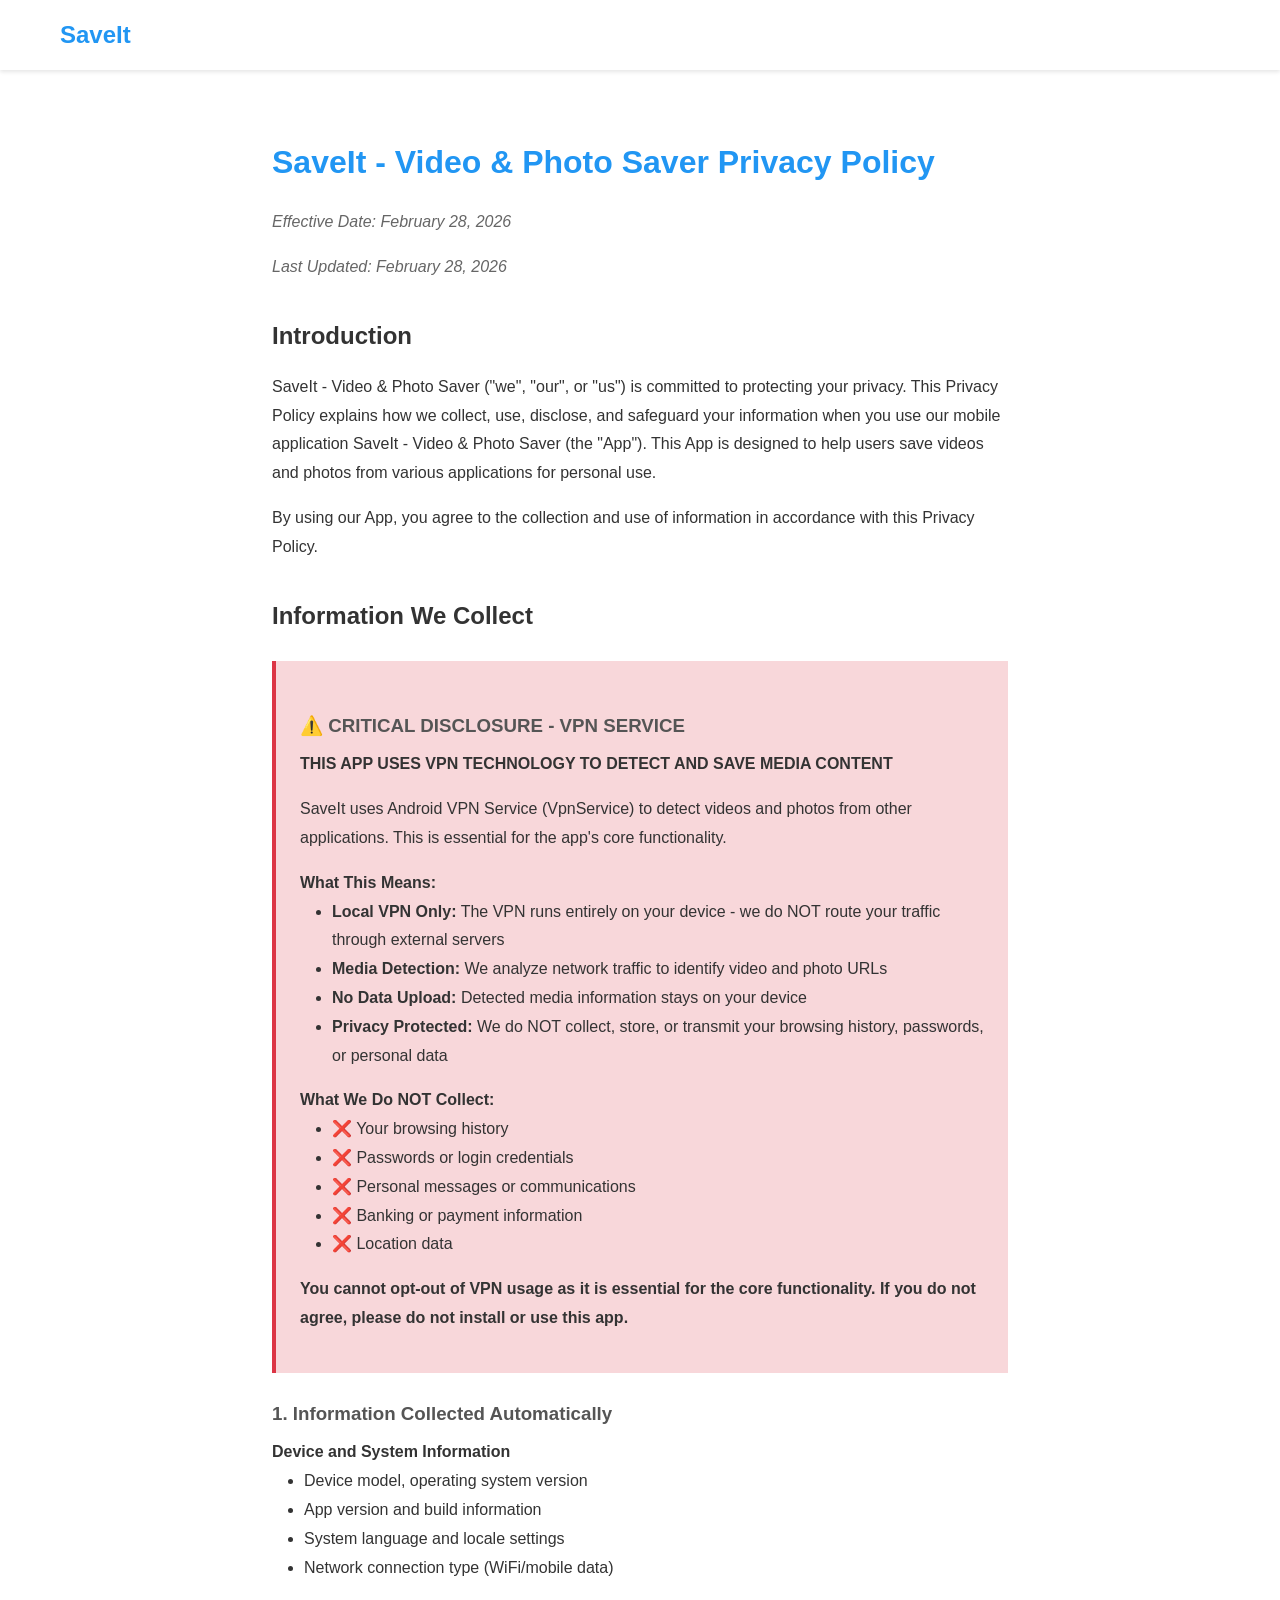
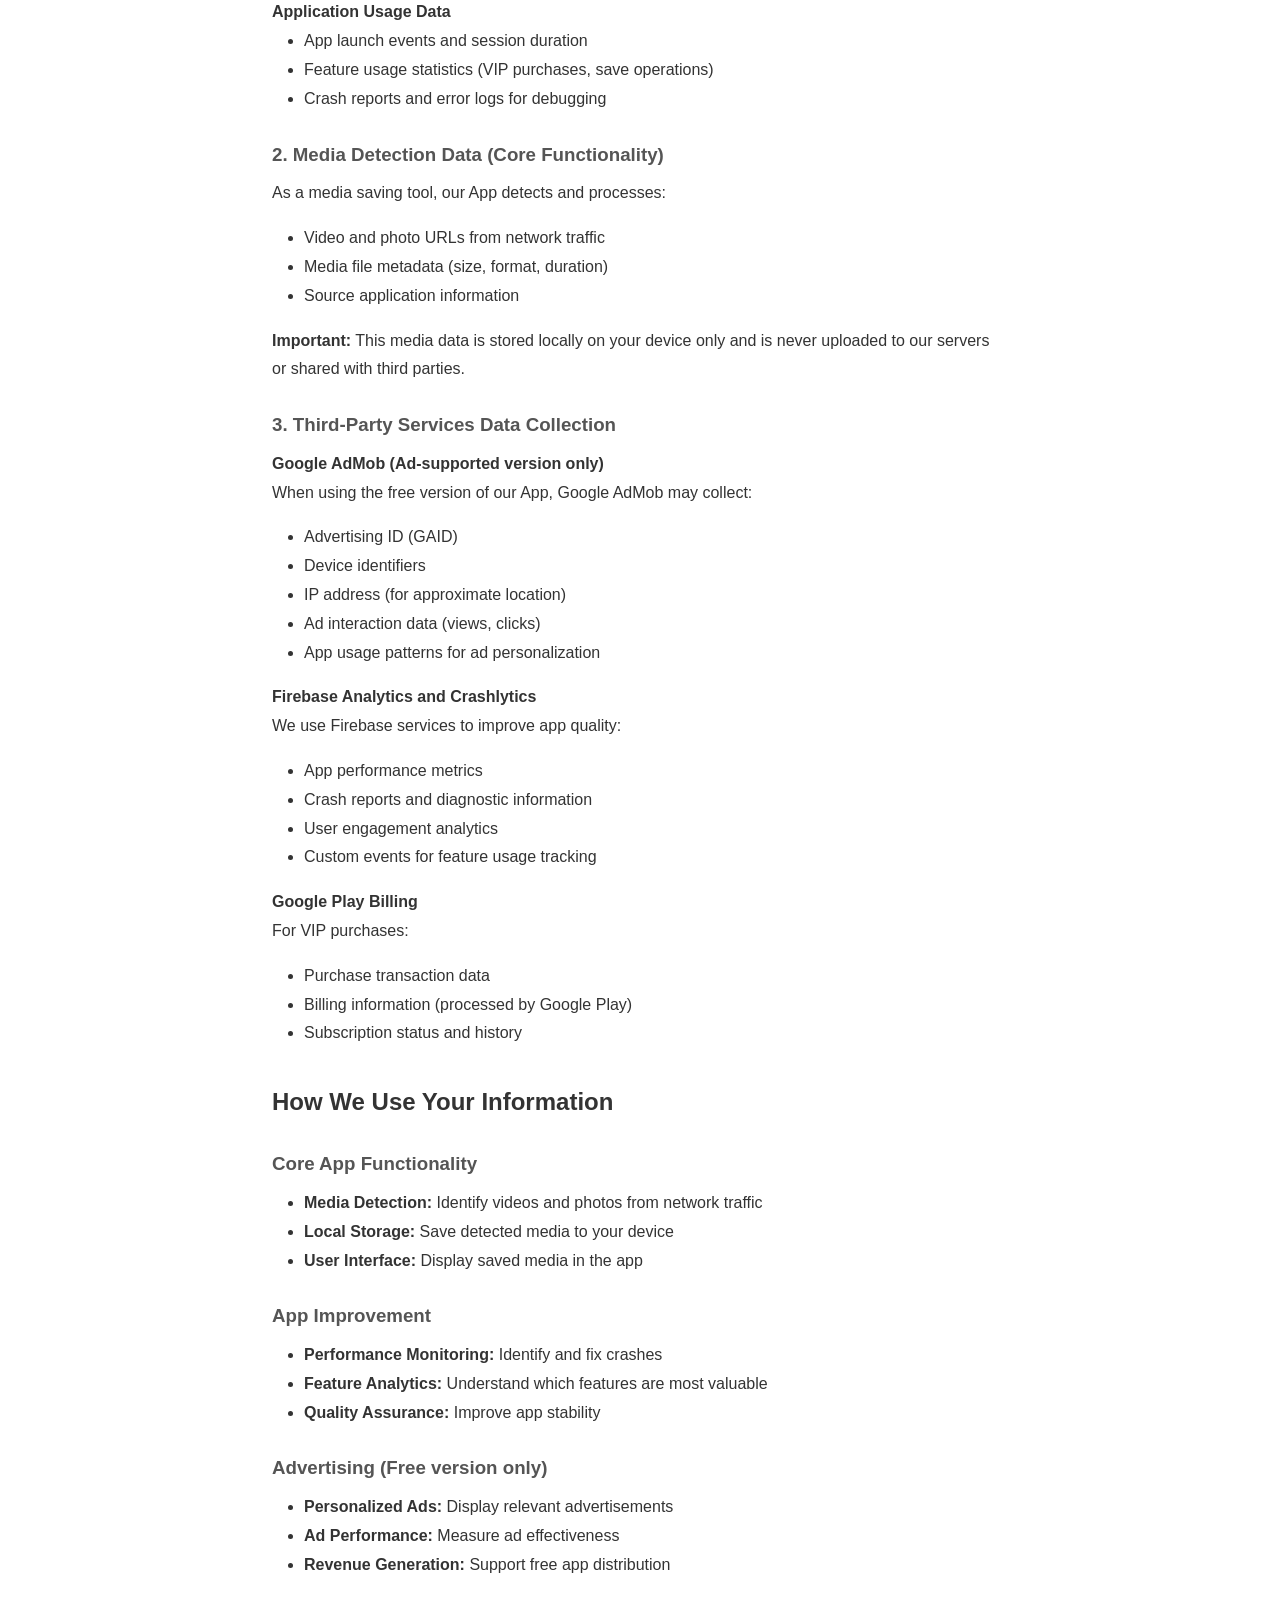
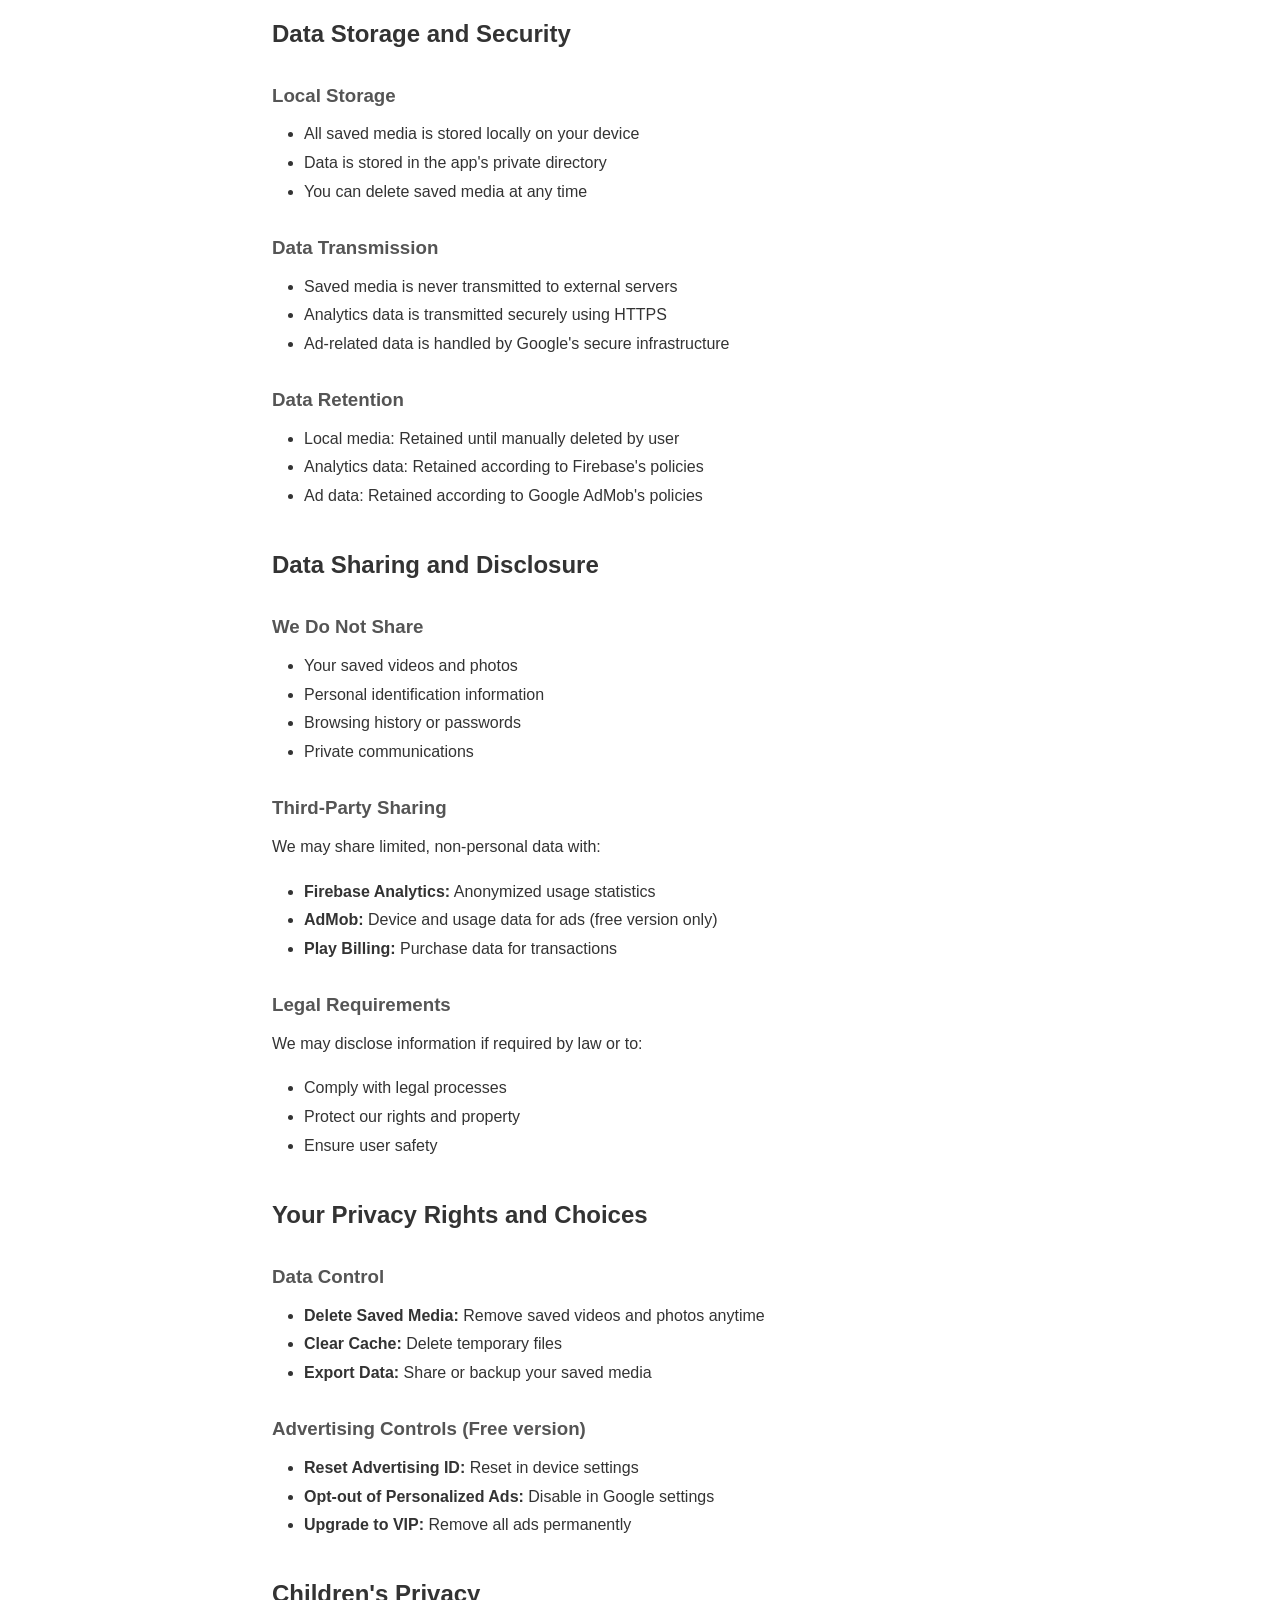
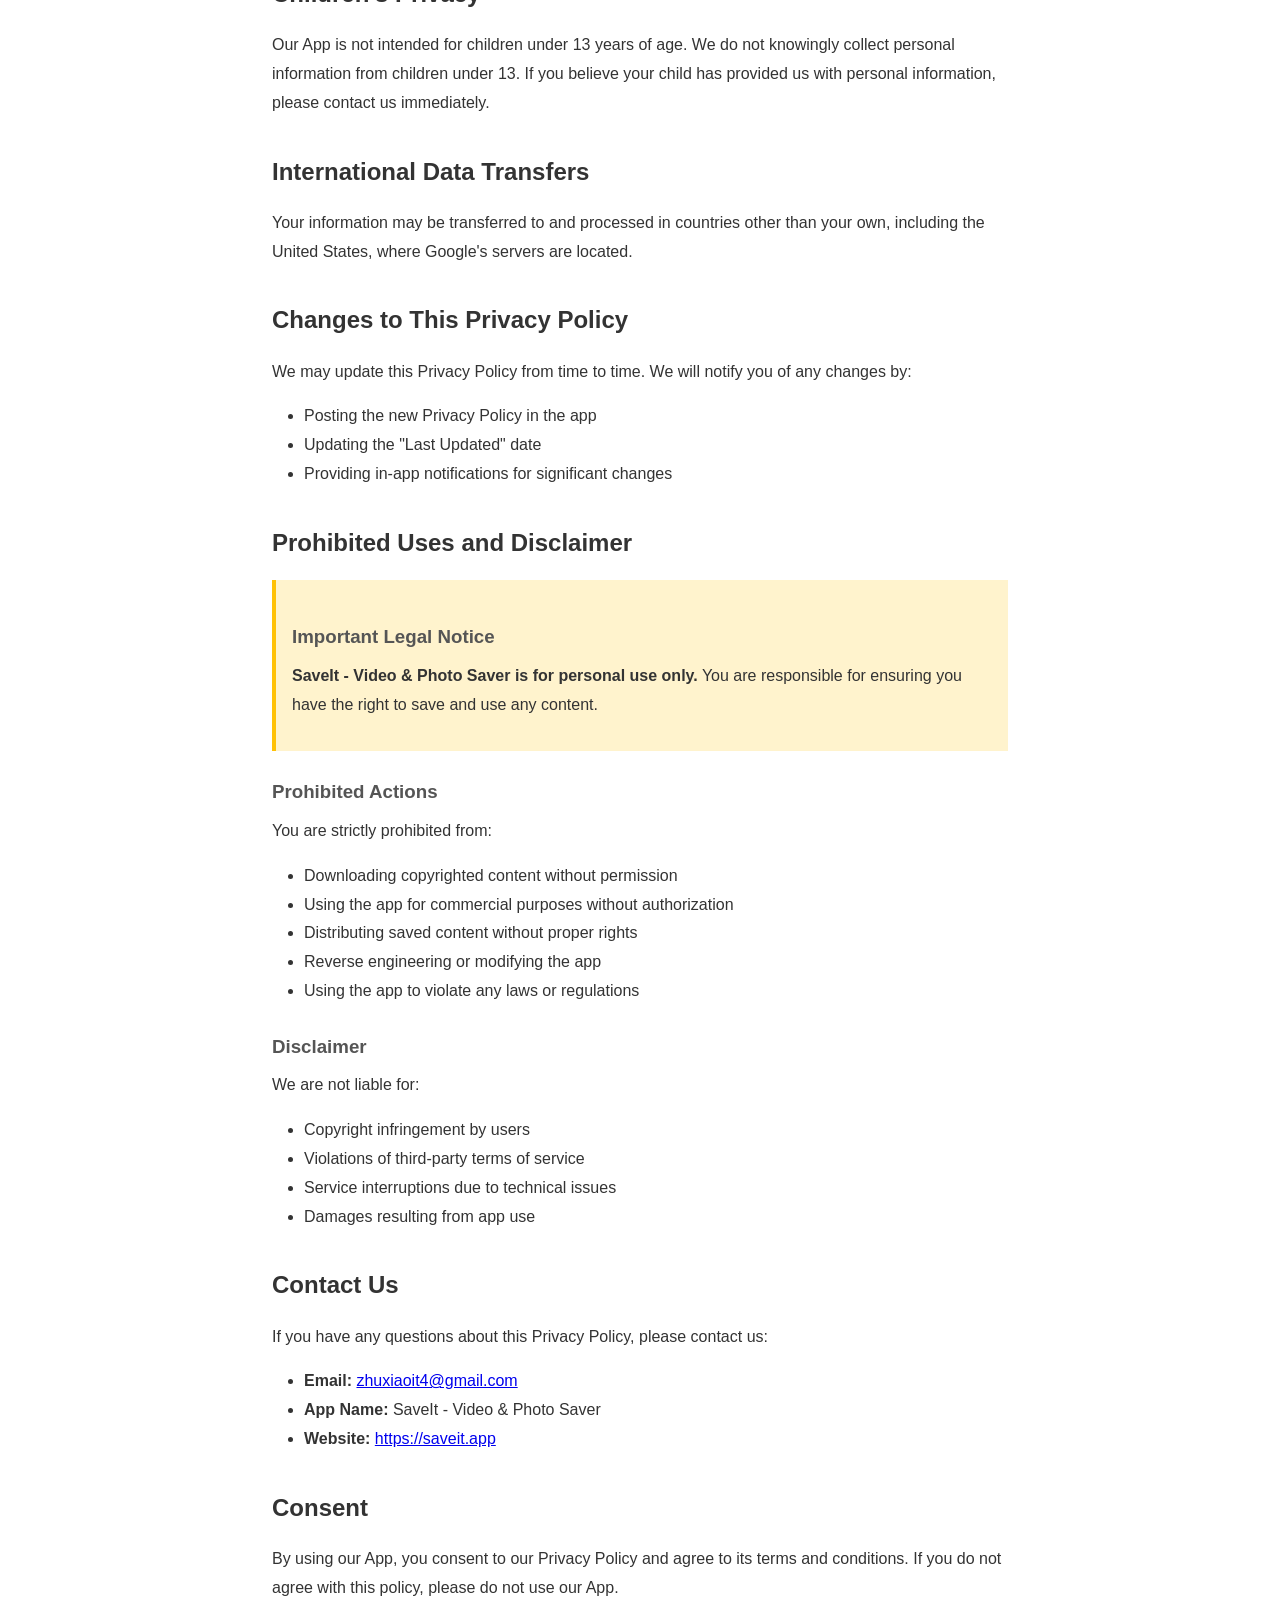
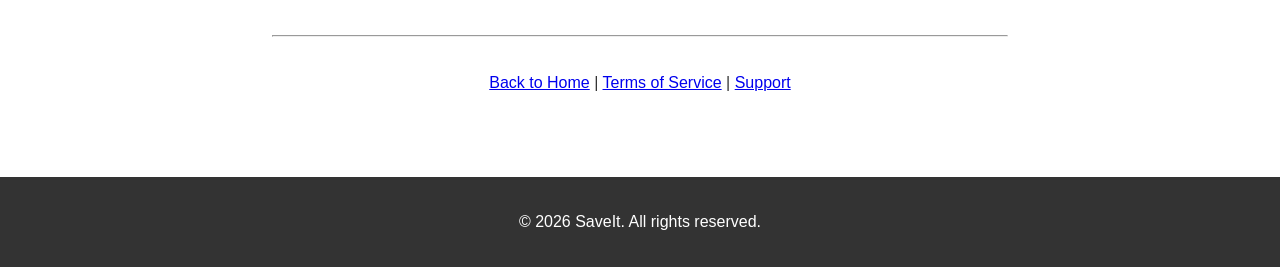
==== privacy-policy.html @ ba4b6d99 "Deploy SaveIt website - 2026-02-28 15:13:53" ====
<!DOCTYPE html>
<html lang="en">
<head>
    <meta charset="UTF-8">
    <meta name="viewport" content="width=device-width, initial-scale=1.0">
    <title>Privacy Policy - SaveIt - Video & Photo Saver</title>
    <link rel="stylesheet" href="css/style.css">
    <style>
        .policy-content {
            max-width: 800px;
            margin: 2rem auto;
            padding: 2rem;
            background: white;
            line-height: 1.8;
        }
        .policy-content h1 {
            color: #2196F3;
            margin-bottom: 1rem;
        }
        .policy-content h2 {
            color: #333;
            margin-top: 2rem;
            margin-bottom: 1rem;
        }
        .policy-content h3 {
            color: #555;
            margin-top: 1.5rem;
            margin-bottom: 0.5rem;
        }
        .policy-content p {
            margin-bottom: 1rem;
        }
        .policy-content ul {
            margin-left: 2rem;
            margin-bottom: 1rem;
        }
        .last-updated {
            color: #666;
            font-style: italic;
        }
        .important-notice {
            background: #fff3cd;
            border-left: 4px solid #ffc107;
            padding: 1rem;
            margin: 1rem 0;
        }
        .critical-disclosure {
            background: #f8d7da;
            border-left: 4px solid #dc3545;
            padding: 1.5rem;
            margin: 1.5rem 0;
        }
    </style>
</head>
<body>
    <header>
        <nav>
            <div class="container">
                <div class="logo">
                    <a href="index.html" style="text-decoration: none; color: inherit;">
                        <span>SaveIt</span>
                    </a>
                </div>
            </div>
        </nav>
    </header>

    <div class="policy-content">
        <h1>SaveIt - Video & Photo Saver Privacy Policy</h1>
        <p class="last-updated">Effective Date: February 28, 2026</p>
        <p class="last-updated">Last Updated: February 28, 2026</p>

        <h2>Introduction</h2>
        <p>SaveIt - Video & Photo Saver ("we", "our", or "us") is committed to protecting your privacy. This Privacy Policy explains how we collect, use, disclose, and safeguard your information when you use our mobile application SaveIt - Video & Photo Saver (the "App"). This App is designed to help users save videos and photos from various applications for personal use.</p>
        <p>By using our App, you agree to the collection and use of information in accordance with this Privacy Policy.</p>

        <h2>Information We Collect</h2>

        <div class="critical-disclosure">
            <h3>⚠️ CRITICAL DISCLOSURE - VPN SERVICE</h3>
            <p><strong>THIS APP USES VPN TECHNOLOGY TO DETECT AND SAVE MEDIA CONTENT</strong></p>
            <p>SaveIt uses Android VPN Service (VpnService) to detect videos and photos from other applications. This is essential for the app's core functionality.</p>
            
            <h4>What This Means:</h4>
            <ul>
                <li><strong>Local VPN Only:</strong> The VPN runs entirely on your device - we do NOT route your traffic through external servers</li>
                <li><strong>Media Detection:</strong> We analyze network traffic to identify video and photo URLs</li>
                <li><strong>No Data Upload:</strong> Detected media information stays on your device</li>
                <li><strong>Privacy Protected:</strong> We do NOT collect, store, or transmit your browsing history, passwords, or personal data</li>
            </ul>

            <h4>What We Do NOT Collect:</h4>
            <ul>
                <li>❌ Your browsing history</li>
                <li>❌ Passwords or login credentials</li>
                <li>❌ Personal messages or communications</li>
                <li>❌ Banking or payment information</li>
                <li>❌ Location data</li>
            </ul>

            <p><strong>You cannot opt-out of VPN usage as it is essential for the core functionality. If you do not agree, please do not install or use this app.</strong></p>
        </div>

        <h3>1. Information Collected Automatically</h3>

        <h4>Device and System Information</h4>
        <ul>
            <li>Device model, operating system version</li>
            <li>App version and build information</li>
            <li>System language and locale settings</li>
            <li>Network connection type (WiFi/mobile data)</li>
        </ul>

        <h4>Application Usage Data</h4>
        <ul>
            <li>App launch events and session duration</li>
            <li>Feature usage statistics (VIP purchases, save operations)</li>
            <li>Crash reports and error logs for debugging</li>
        </ul>

        <h3>2. Media Detection Data (Core Functionality)</h3>
        <p>As a media saving tool, our App detects and processes:</p>
        <ul>
            <li>Video and photo URLs from network traffic</li>
            <li>Media file metadata (size, format, duration)</li>
            <li>Source application information</li>
        </ul>
        <p><strong>Important:</strong> This media data is stored locally on your device only and is never uploaded to our servers or shared with third parties.</p>

        <h3>3. Third-Party Services Data Collection</h3>

        <h4>Google AdMob (Ad-supported version only)</h4>
        <p>When using the free version of our App, Google AdMob may collect:</p>
        <ul>
            <li>Advertising ID (GAID)</li>
            <li>Device identifiers</li>
            <li>IP address (for approximate location)</li>
            <li>Ad interaction data (views, clicks)</li>
            <li>App usage patterns for ad personalization</li>
        </ul>

        <h4>Firebase Analytics and Crashlytics</h4>
        <p>We use Firebase services to improve app quality:</p>
        <ul>
            <li>App performance metrics</li>
            <li>Crash reports and diagnostic information</li>
            <li>User engagement analytics</li>
            <li>Custom events for feature usage tracking</li>
        </ul>

        <h4>Google Play Billing</h4>
        <p>For VIP purchases:</p>
        <ul>
            <li>Purchase transaction data</li>
            <li>Billing information (processed by Google Play)</li>
            <li>Subscription status and history</li>
        </ul>

        <h2>How We Use Your Information</h2>

        <h3>Core App Functionality</h3>
        <ul>
            <li><strong>Media Detection:</strong> Identify videos and photos from network traffic</li>
            <li><strong>Local Storage:</strong> Save detected media to your device</li>
            <li><strong>User Interface:</strong> Display saved media in the app</li>
        </ul>

        <h3>App Improvement</h3>
        <ul>
            <li><strong>Performance Monitoring:</strong> Identify and fix crashes</li>
            <li><strong>Feature Analytics:</strong> Understand which features are most valuable</li>
            <li><strong>Quality Assurance:</strong> Improve app stability</li>
        </ul>

        <h3>Advertising (Free version only)</h3>
        <ul>
            <li><strong>Personalized Ads:</strong> Display relevant advertisements</li>
            <li><strong>Ad Performance:</strong> Measure ad effectiveness</li>
            <li><strong>Revenue Generation:</strong> Support free app distribution</li>
        </ul>

        <h2>Data Storage and Security</h2>

        <h3>Local Storage</h3>
        <ul>
            <li>All saved media is stored locally on your device</li>
            <li>Data is stored in the app's private directory</li>
            <li>You can delete saved media at any time</li>
        </ul>

        <h3>Data Transmission</h3>
        <ul>
            <li>Saved media is never transmitted to external servers</li>
            <li>Analytics data is transmitted securely using HTTPS</li>
            <li>Ad-related data is handled by Google's secure infrastructure</li>
        </ul>

        <h3>Data Retention</h3>
        <ul>
            <li>Local media: Retained until manually deleted by user</li>
            <li>Analytics data: Retained according to Firebase's policies</li>
            <li>Ad data: Retained according to Google AdMob's policies</li>
        </ul>

        <h2>Data Sharing and Disclosure</h2>

        <h3>We Do Not Share</h3>
        <ul>
            <li>Your saved videos and photos</li>
            <li>Personal identification information</li>
            <li>Browsing history or passwords</li>
            <li>Private communications</li>
        </ul>

        <h3>Third-Party Sharing</h3>
        <p>We may share limited, non-personal data with:</p>
        <ul>
            <li><strong>Firebase Analytics:</strong> Anonymized usage statistics</li>
            <li><strong>AdMob:</strong> Device and usage data for ads (free version only)</li>
            <li><strong>Play Billing:</strong> Purchase data for transactions</li>
        </ul>

        <h3>Legal Requirements</h3>
        <p>We may disclose information if required by law or to:</p>
        <ul>
            <li>Comply with legal processes</li>
            <li>Protect our rights and property</li>
            <li>Ensure user safety</li>
        </ul>

        <h2>Your Privacy Rights and Choices</h2>

        <h3>Data Control</h3>
        <ul>
            <li><strong>Delete Saved Media:</strong> Remove saved videos and photos anytime</li>
            <li><strong>Clear Cache:</strong> Delete temporary files</li>
            <li><strong>Export Data:</strong> Share or backup your saved media</li>
        </ul>

        <h3>Advertising Controls (Free version)</h3>
        <ul>
            <li><strong>Reset Advertising ID:</strong> Reset in device settings</li>
            <li><strong>Opt-out of Personalized Ads:</strong> Disable in Google settings</li>
            <li><strong>Upgrade to VIP:</strong> Remove all ads permanently</li>
        </ul>

        <h2>Children's Privacy</h2>
        <p>Our App is not intended for children under 13 years of age. We do not knowingly collect personal information from children under 13. If you believe your child has provided us with personal information, please contact us immediately.</p>

        <h2>International Data Transfers</h2>
        <p>Your information may be transferred to and processed in countries other than your own, including the United States, where Google's servers are located.</p>

        <h2>Changes to This Privacy Policy</h2>
        <p>We may update this Privacy Policy from time to time. We will notify you of any changes by:</p>
        <ul>
            <li>Posting the new Privacy Policy in the app</li>
            <li>Updating the "Last Updated" date</li>
            <li>Providing in-app notifications for significant changes</li>
        </ul>

        <h2>Prohibited Uses and Disclaimer</h2>

        <div class="important-notice">
            <h3>Important Legal Notice</h3>
            <p><strong>SaveIt - Video & Photo Saver is for personal use only.</strong> You are responsible for ensuring you have the right to save and use any content.</p>
        </div>

        <h3>Prohibited Actions</h3>
        <p>You are strictly prohibited from:</p>
        <ul>
            <li>Downloading copyrighted content without permission</li>
            <li>Using the app for commercial purposes without authorization</li>
            <li>Distributing saved content without proper rights</li>
            <li>Reverse engineering or modifying the app</li>
            <li>Using the app to violate any laws or regulations</li>
        </ul>

        <h3>Disclaimer</h3>
        <p>We are not liable for:</p>
        <ul>
            <li>Copyright infringement by users</li>
            <li>Violations of third-party terms of service</li>
            <li>Service interruptions due to technical issues</li>
            <li>Damages resulting from app use</li>
        </ul>

        <h2>Contact Us</h2>
        <p>If you have any questions about this Privacy Policy, please contact us:</p>
        <ul>
            <li><strong>Email:</strong> <a href="mailto:zhuxiaoit4@gmail.com">zhuxiaoit4@gmail.com</a></li>
            <li><strong>App Name:</strong> SaveIt - Video & Photo Saver</li>
            <li><strong>Website:</strong> <a href="https://saveit.app">https://saveit.app</a></li>
        </ul>

        <h2>Consent</h2>
        <p>By using our App, you consent to our Privacy Policy and agree to its terms and conditions. If you do not agree with this policy, please do not use our App.</p>

        <hr style="margin: 2rem 0;">
        <p style="text-align: center;">
            <a href="index.html">Back to Home</a> | 
            <a href="terms-of-service-saveit.html">Terms of Service</a> | 
            <a href="support.html">Support</a>
        </p>
    </div>

    <footer>
        <div class="container">
            <p>&copy; 2026 SaveIt. All rights reserved.</p>
        </div>
    </footer>
</body>
</html>
---- css/style.css ----
/* Reset and Base Styles */
* {
    margin: 0;
    padding: 0;
    box-sizing: border-box;
}

body {
    font-family: -apple-system, BlinkMacSystemFont, 'Segoe UI', Roboto, 'Helvetica Neue', Arial, sans-serif;
    line-height: 1.6;
    color: #333;
}

.container {
    max-width: 1200px;
    margin: 0 auto;
    padding: 0 20px;
}

/* Header and Navigation */
header {
    background: #fff;
    box-shadow: 0 2px 4px rgba(0,0,0,0.1);
    position: sticky;
    top: 0;
    z-index: 100;
}

nav {
    padding: 1rem 0;
}

nav .container {
    display: flex;
    justify-content: space-between;
    align-items: center;
}

.logo {
    display: flex;
    align-items: center;
    gap: 10px;
    font-size: 1.5rem;
    font-weight: bold;
    color: #2196F3;
}

.logo img {
    width: 40px;
    height: 40px;
}

.nav-links {
    display: flex;
    list-style: none;
    gap: 2rem;
}

.nav-links a {
    text-decoration: none;
    color: #333;
    transition: color 0.3s;
}

.nav-links a:hover {
    color: #2196F3;
}

/* Hero Section */
.hero {
    background: linear-gradient(135deg, #2196F3 0%, #1976D2 100%);
    color: white;
    padding: 6rem 0;
    text-align: center;
}

.hero h1 {
    font-size: 3rem;
    margin-bottom: 1rem;
}

.hero p {
    font-size: 1.5rem;
    margin-bottom: 2rem;
}

/* Buttons */
.btn-primary {
    display: inline-block;
    background: white;
    color: #2196F3;
    padding: 1rem 2rem;
    border-radius: 50px;
    text-decoration: none;
    font-weight: bold;
    transition: transform 0.3s;
}

.btn-primary:hover {
    transform: translateY(-2px);
}

/* Features Section */
.features {
    padding: 4rem 0;
    background: #f5f5f5;
}

.features h2 {
    text-align: center;
    font-size: 2.5rem;
    margin-bottom: 3rem;
}

.feature-grid {
    display: grid;
    grid-template-columns: repeat(auto-fit, minmax(250px, 1fr));
    gap: 2rem;
}

.feature-item {
    background: white;
    padding: 2rem;
    border-radius: 10px;
    text-align: center;
    box-shadow: 0 2px 10px rgba(0,0,0,0.1);
}

.feature-item .icon {
    font-size: 3rem;
    margin-bottom: 1rem;
}

.feature-item h3 {
    margin-bottom: 1rem;
    color: #2196F3;
}

/* Download Section */
.download {
    padding: 4rem 0;
    text-align: center;
}

.download h2 {
    font-size: 2.5rem;
    margin-bottom: 1rem;
}

.download p {
    font-size: 1.2rem;
    margin-bottom: 2rem;
}

.btn-download img {
    height: 60px;
}

/* Footer */
footer {
    background: #333;
    color: white;
    padding: 2rem 0;
    text-align: center;
}

.footer-links {
    display: flex;
    justify-content: center;
    gap: 2rem;
    margin-bottom: 1rem;
}

.footer-links a {
    color: white;
    text-decoration: none;
}

.footer-links a:hover {
    text-decoration: underline;
}

footer a {
    color: #2196F3;
}

/* Responsive Design */
@media (max-width: 768px) {
    .nav-links {
        display: none;
    }
    
    .hero h1 {
        font-size: 2rem;
    }
    
    .hero p {
        font-size: 1.2rem;
    }
    
    .feature-grid {
        grid-template-columns: 1fr;
    }
}
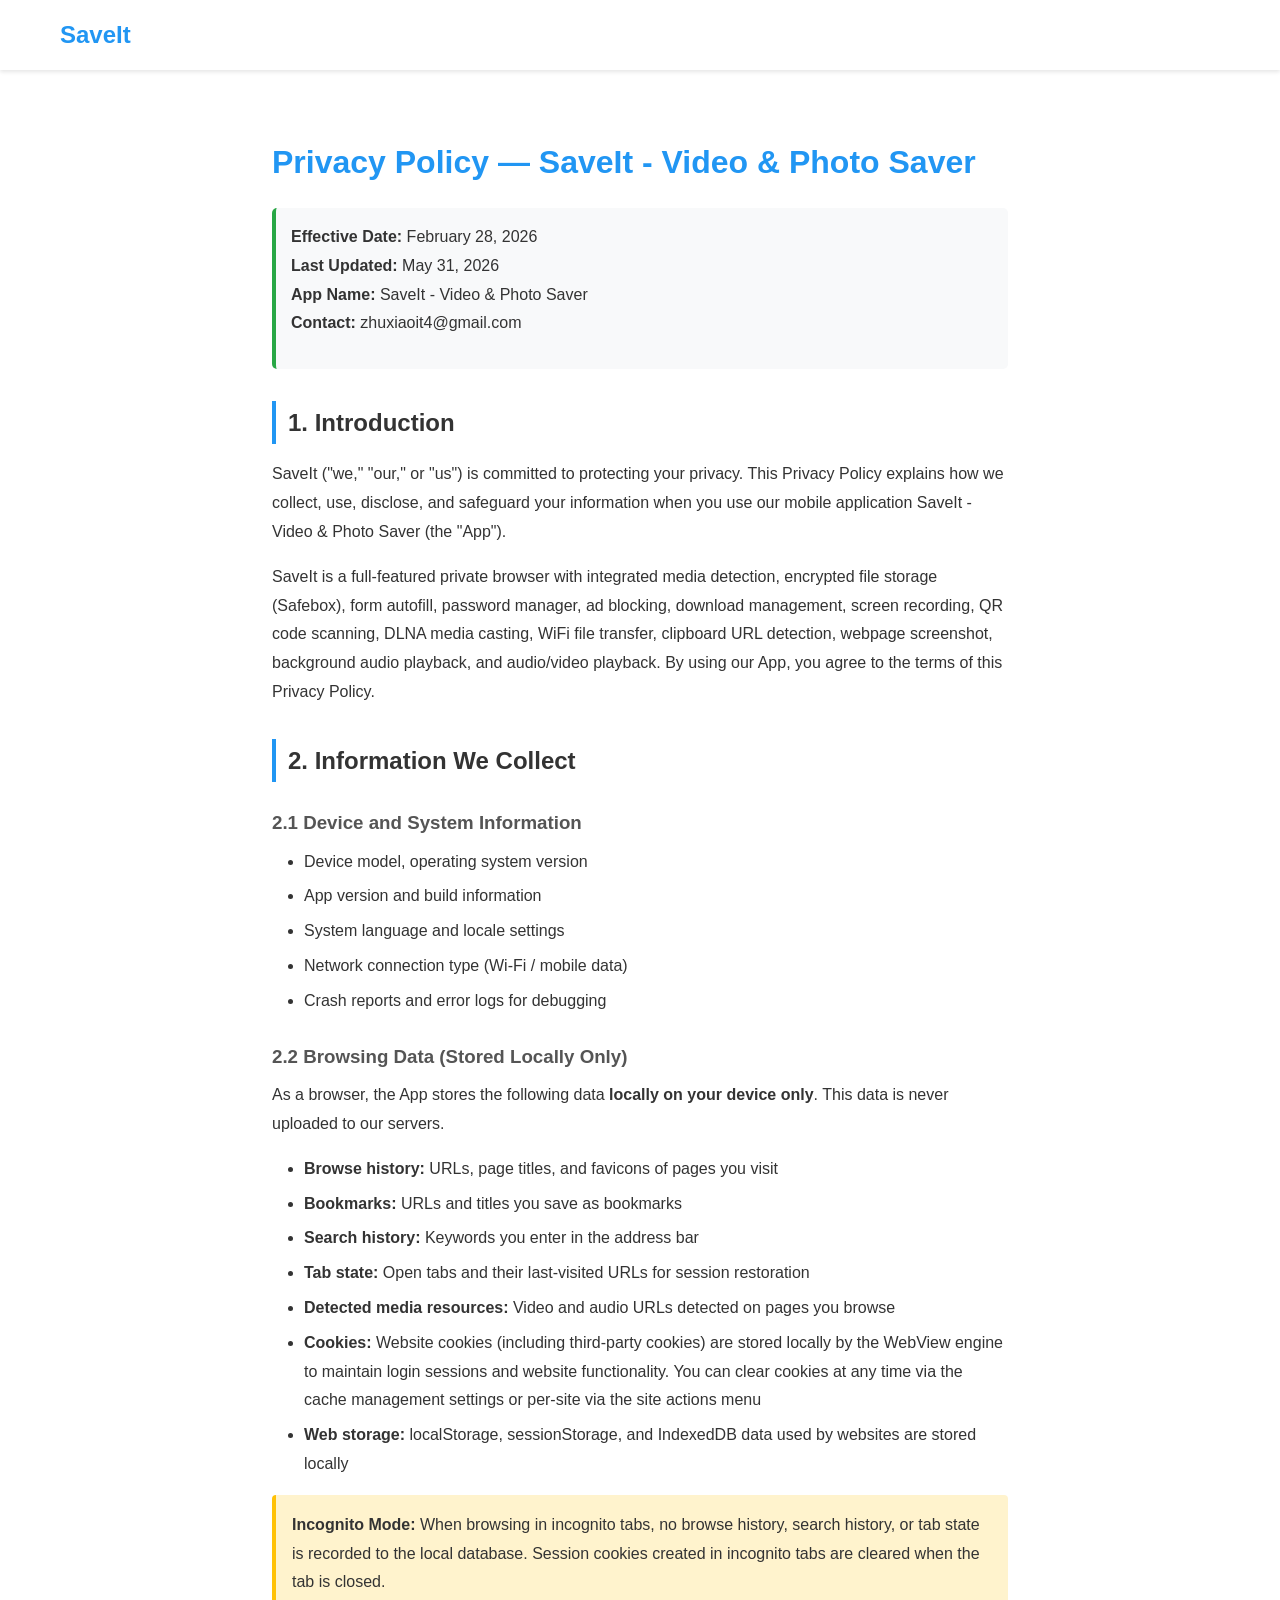
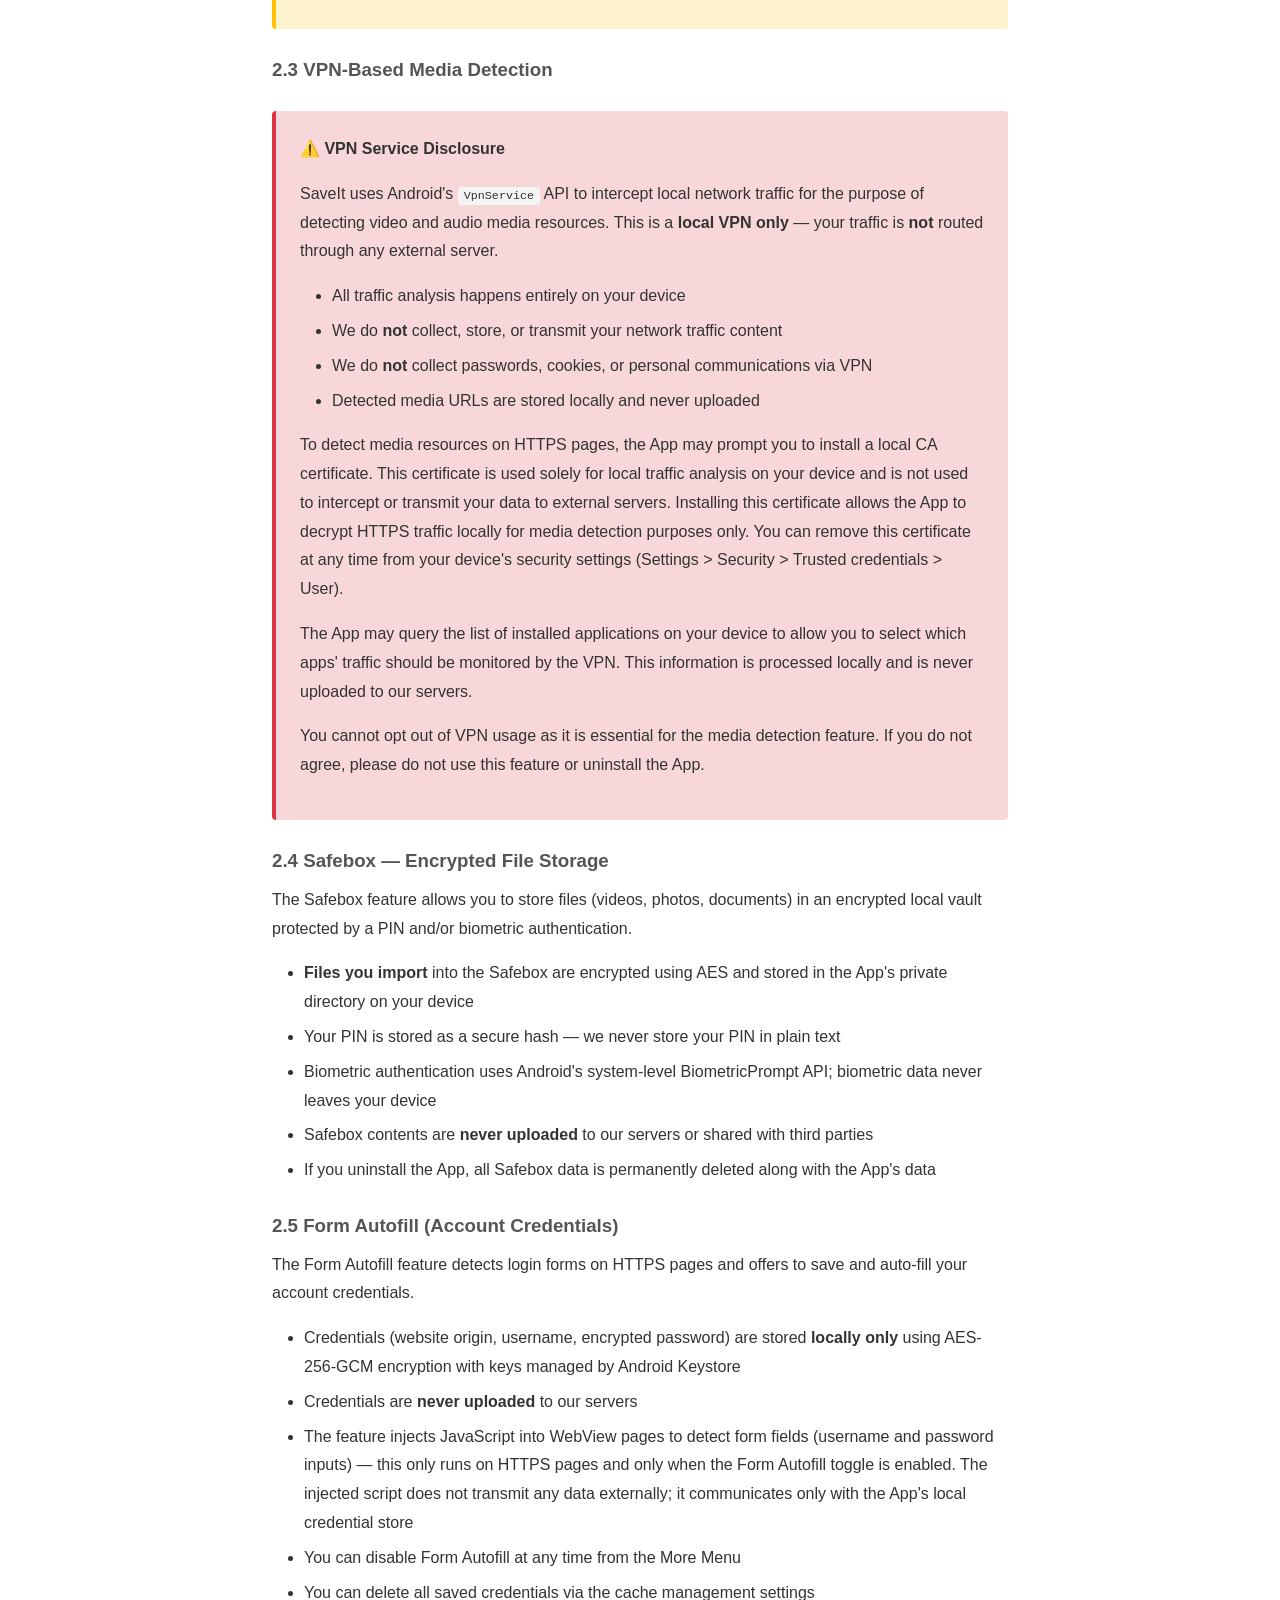
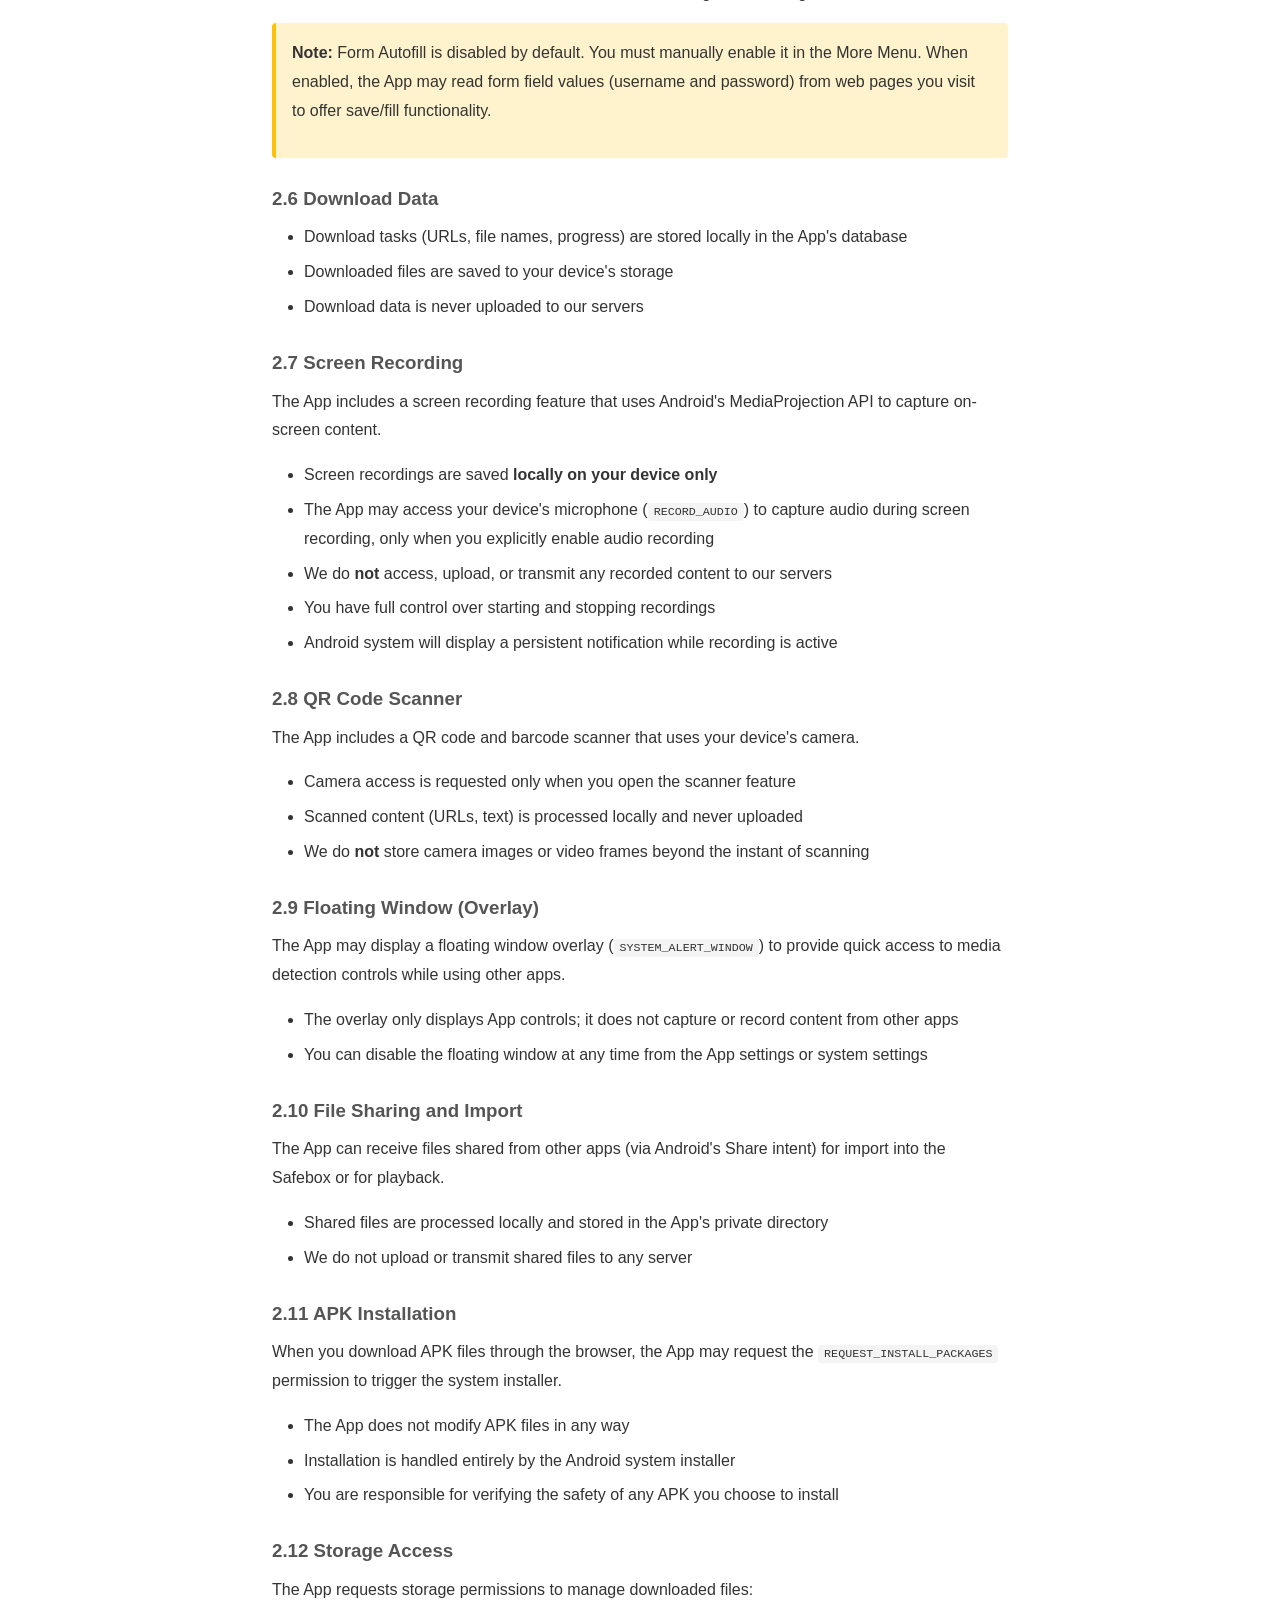
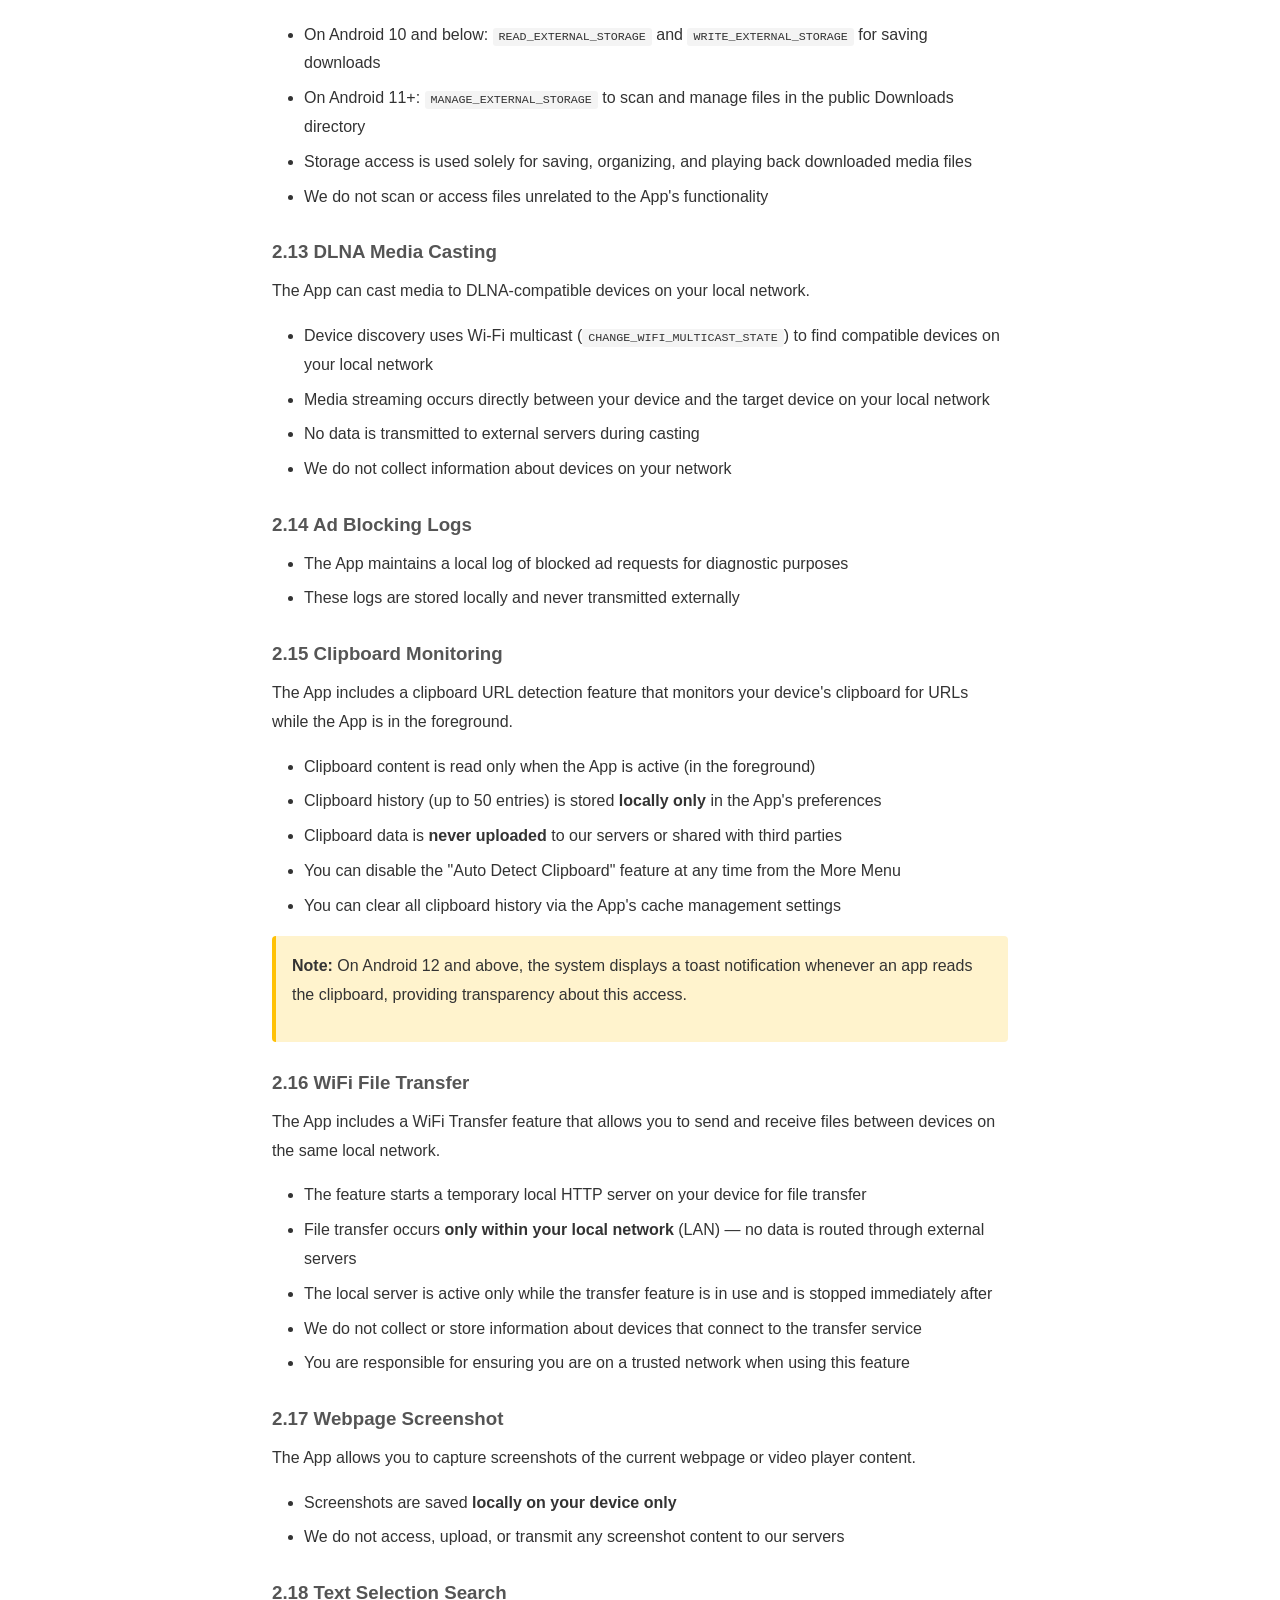
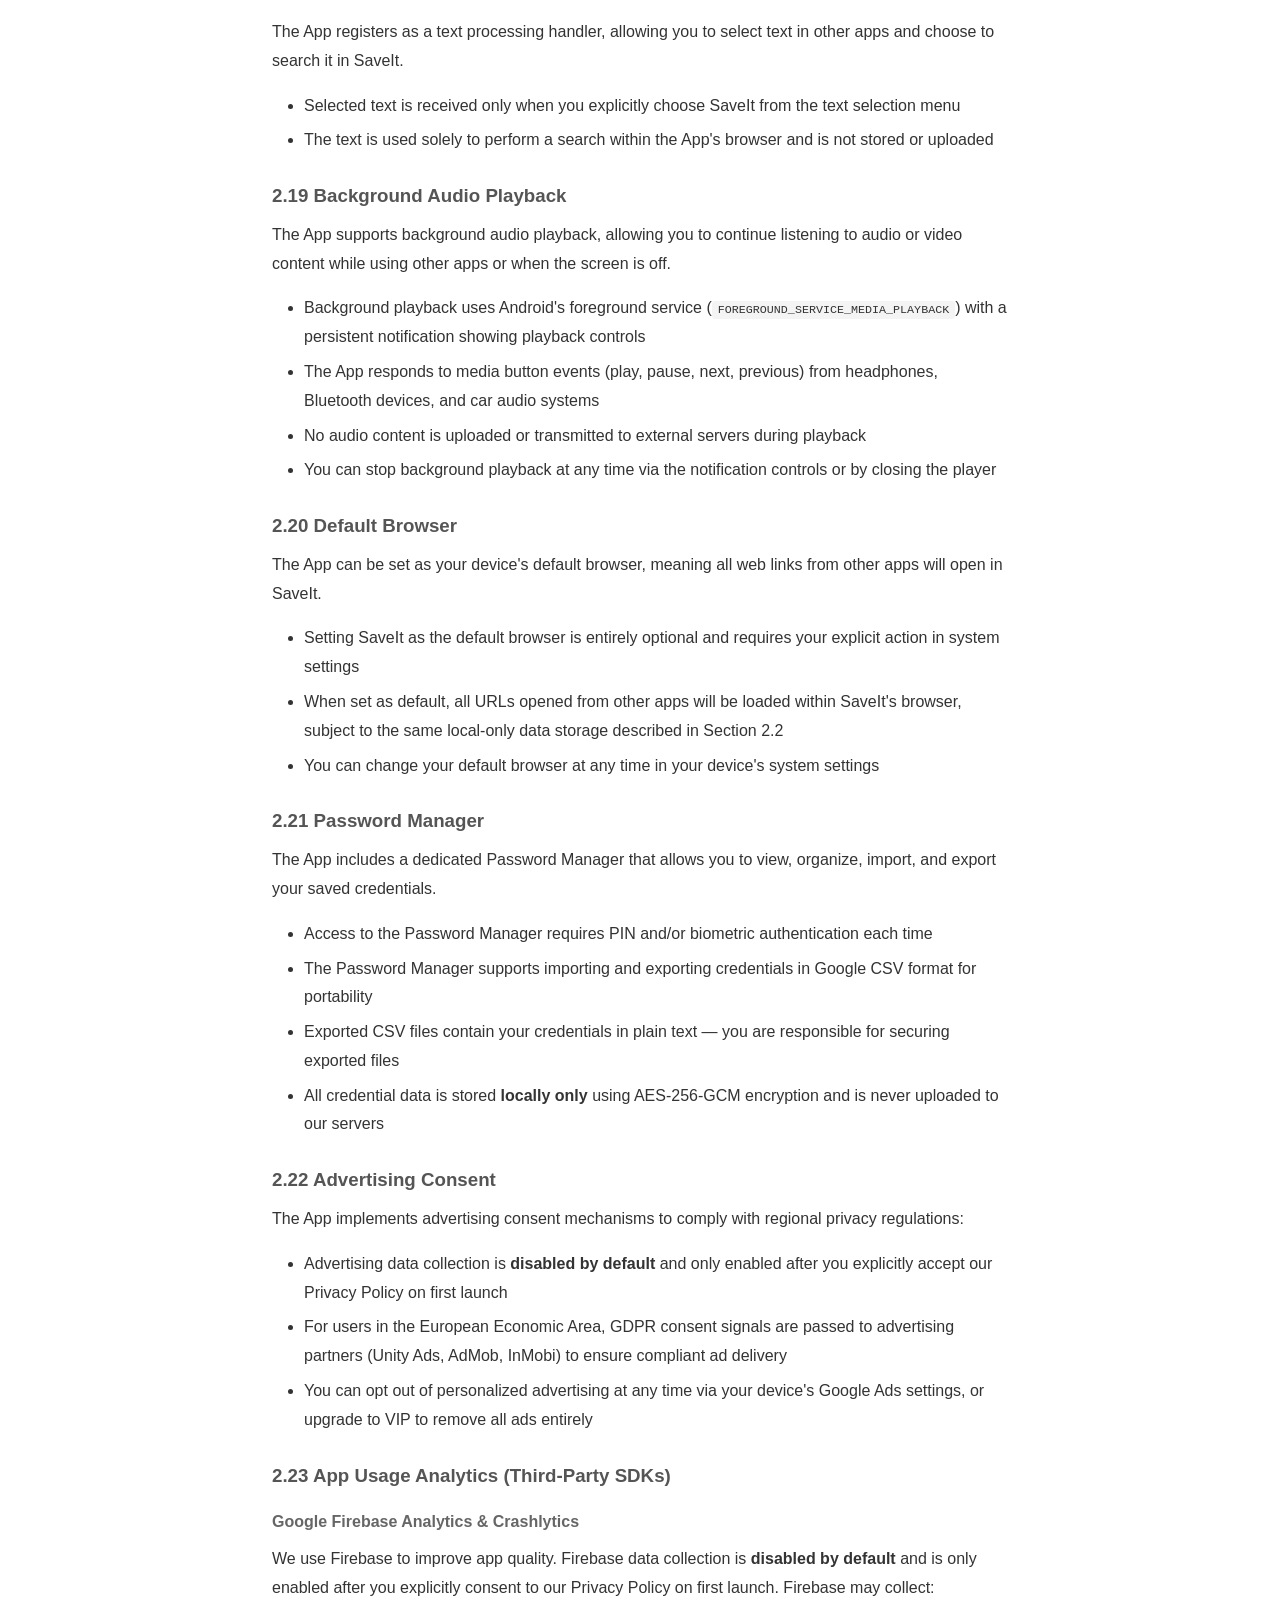
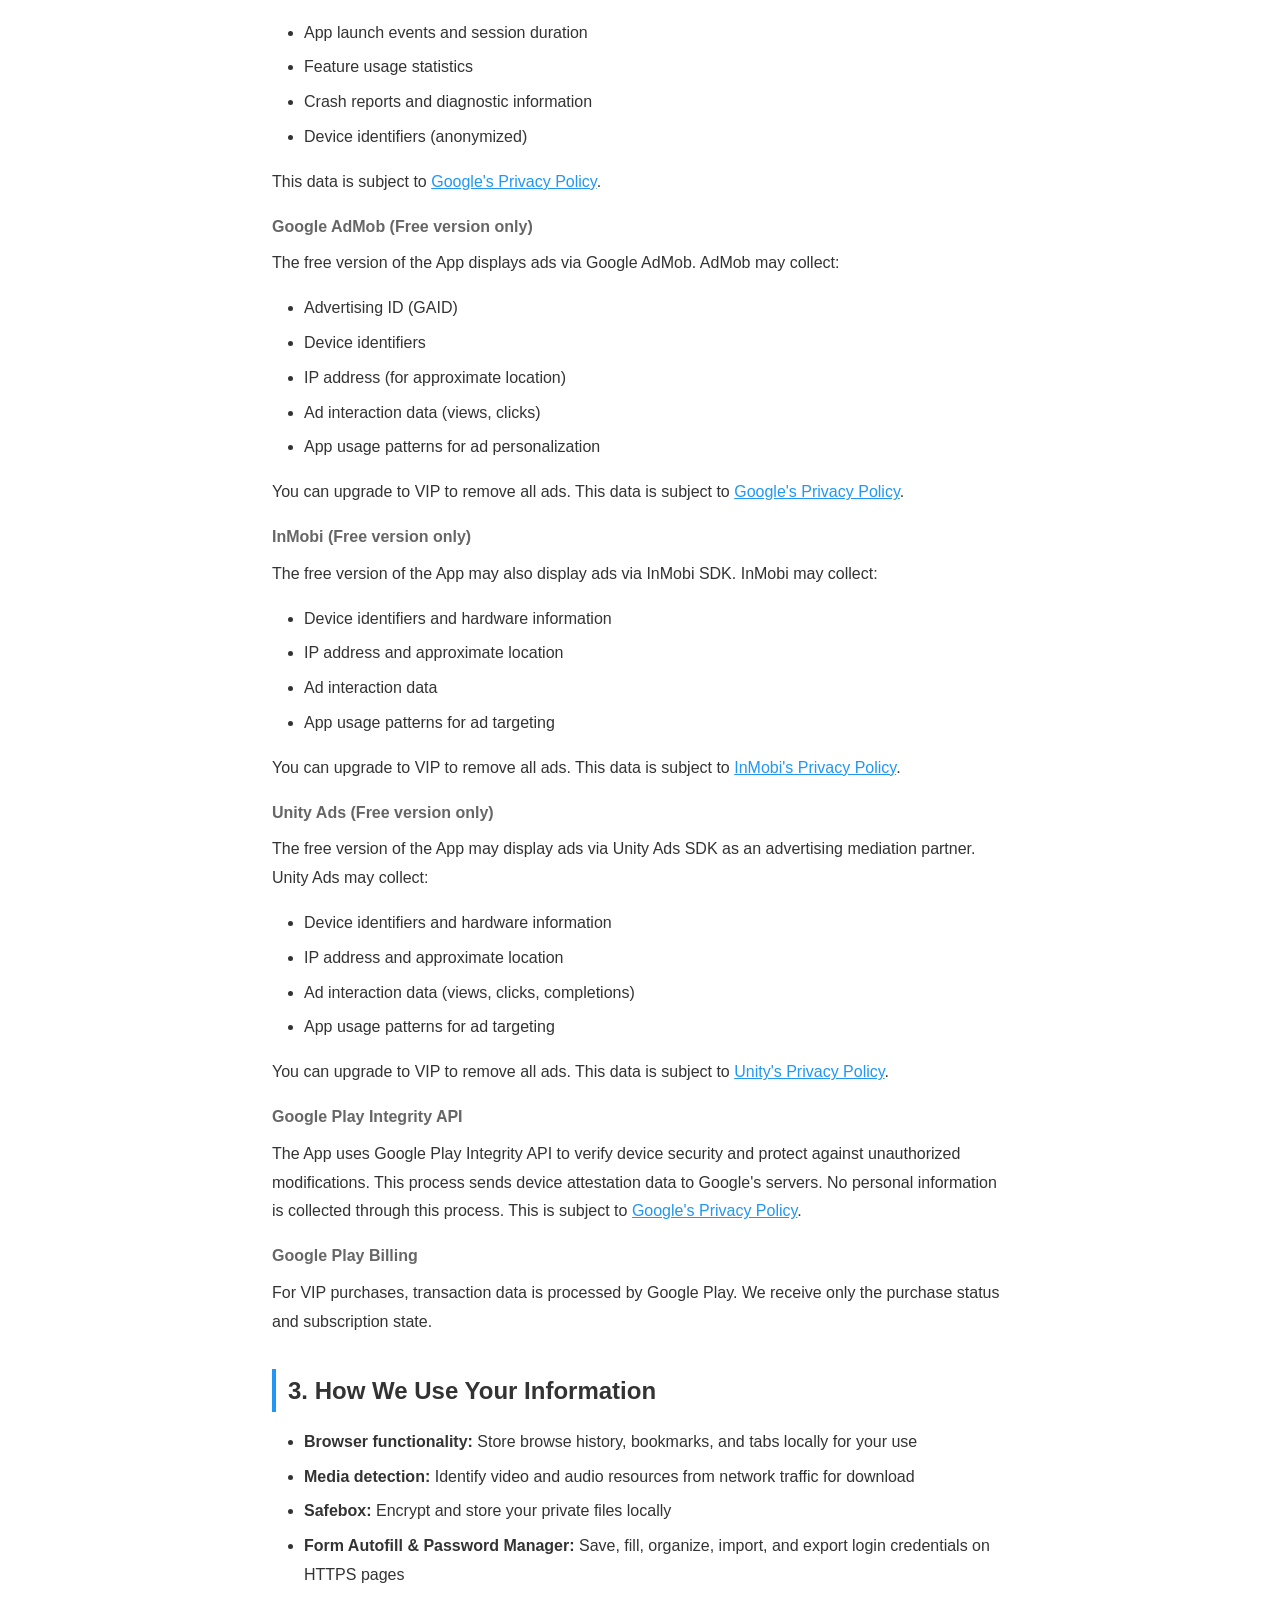
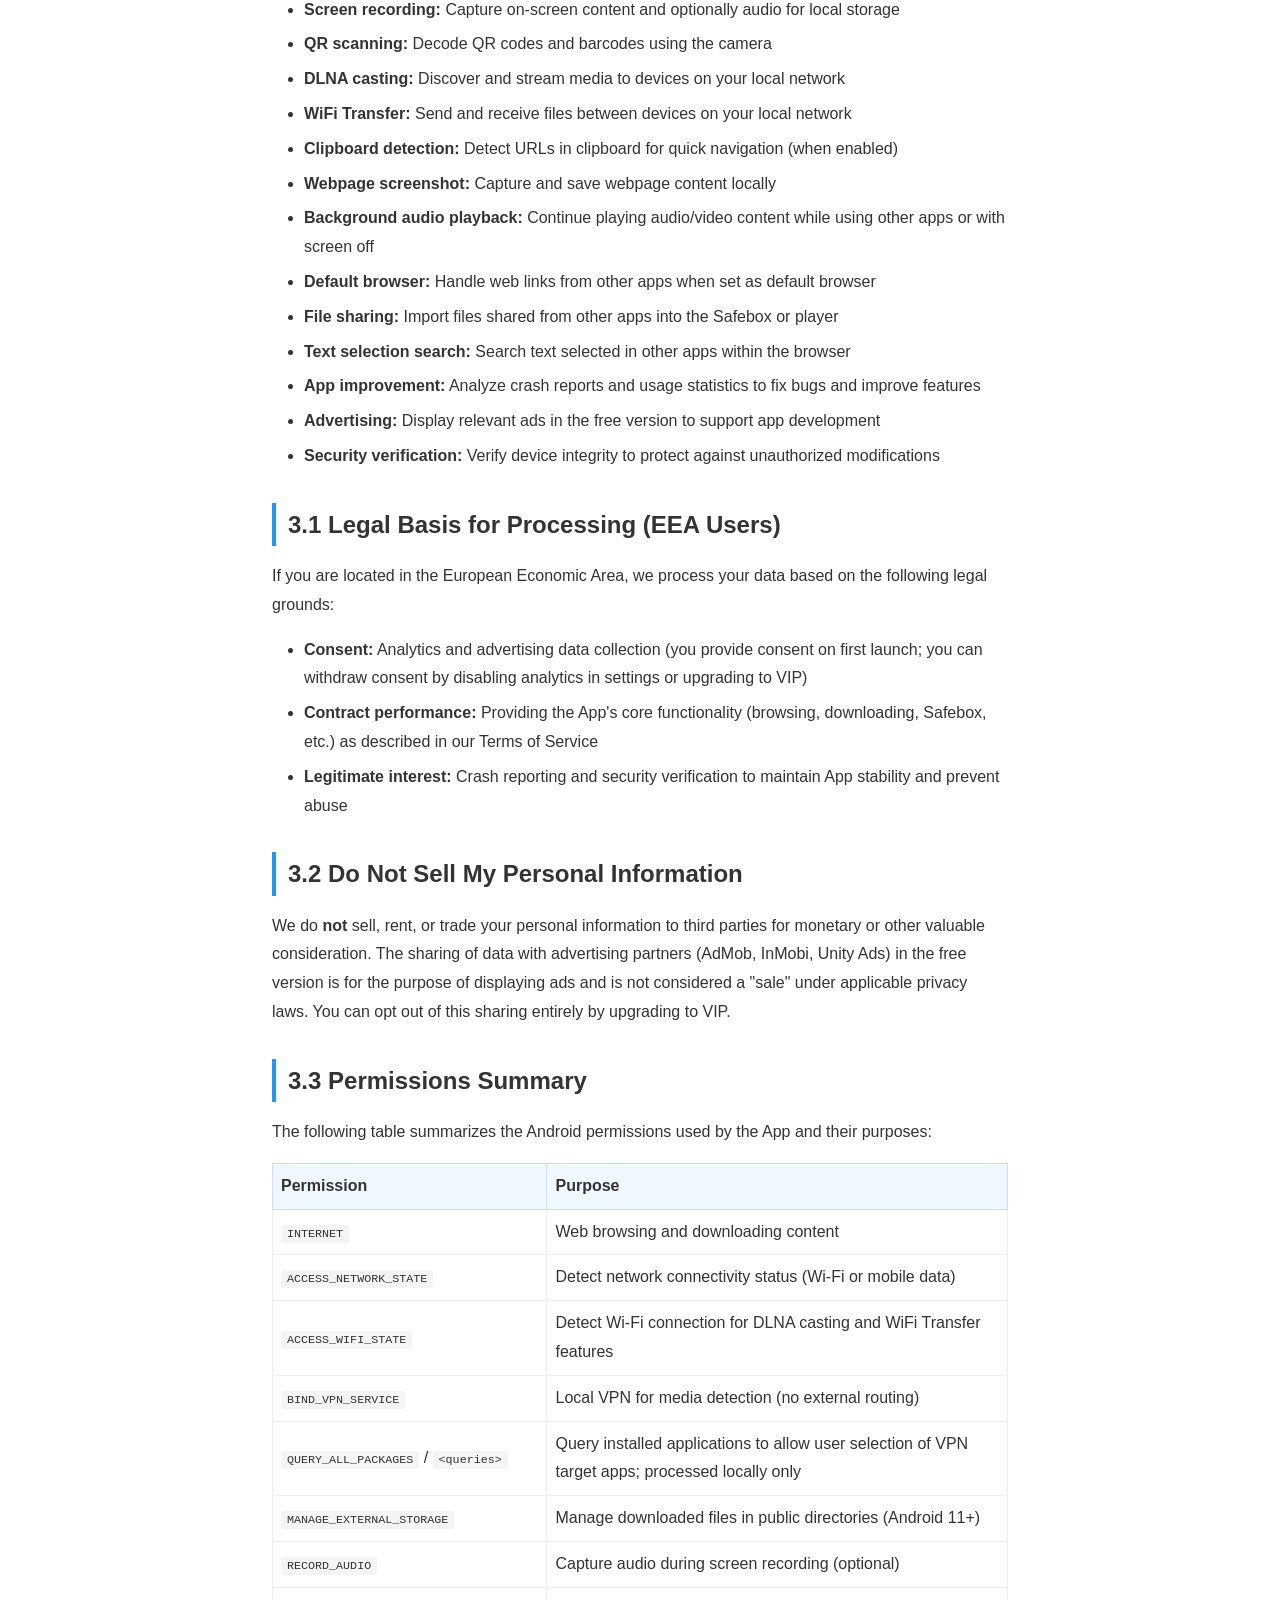
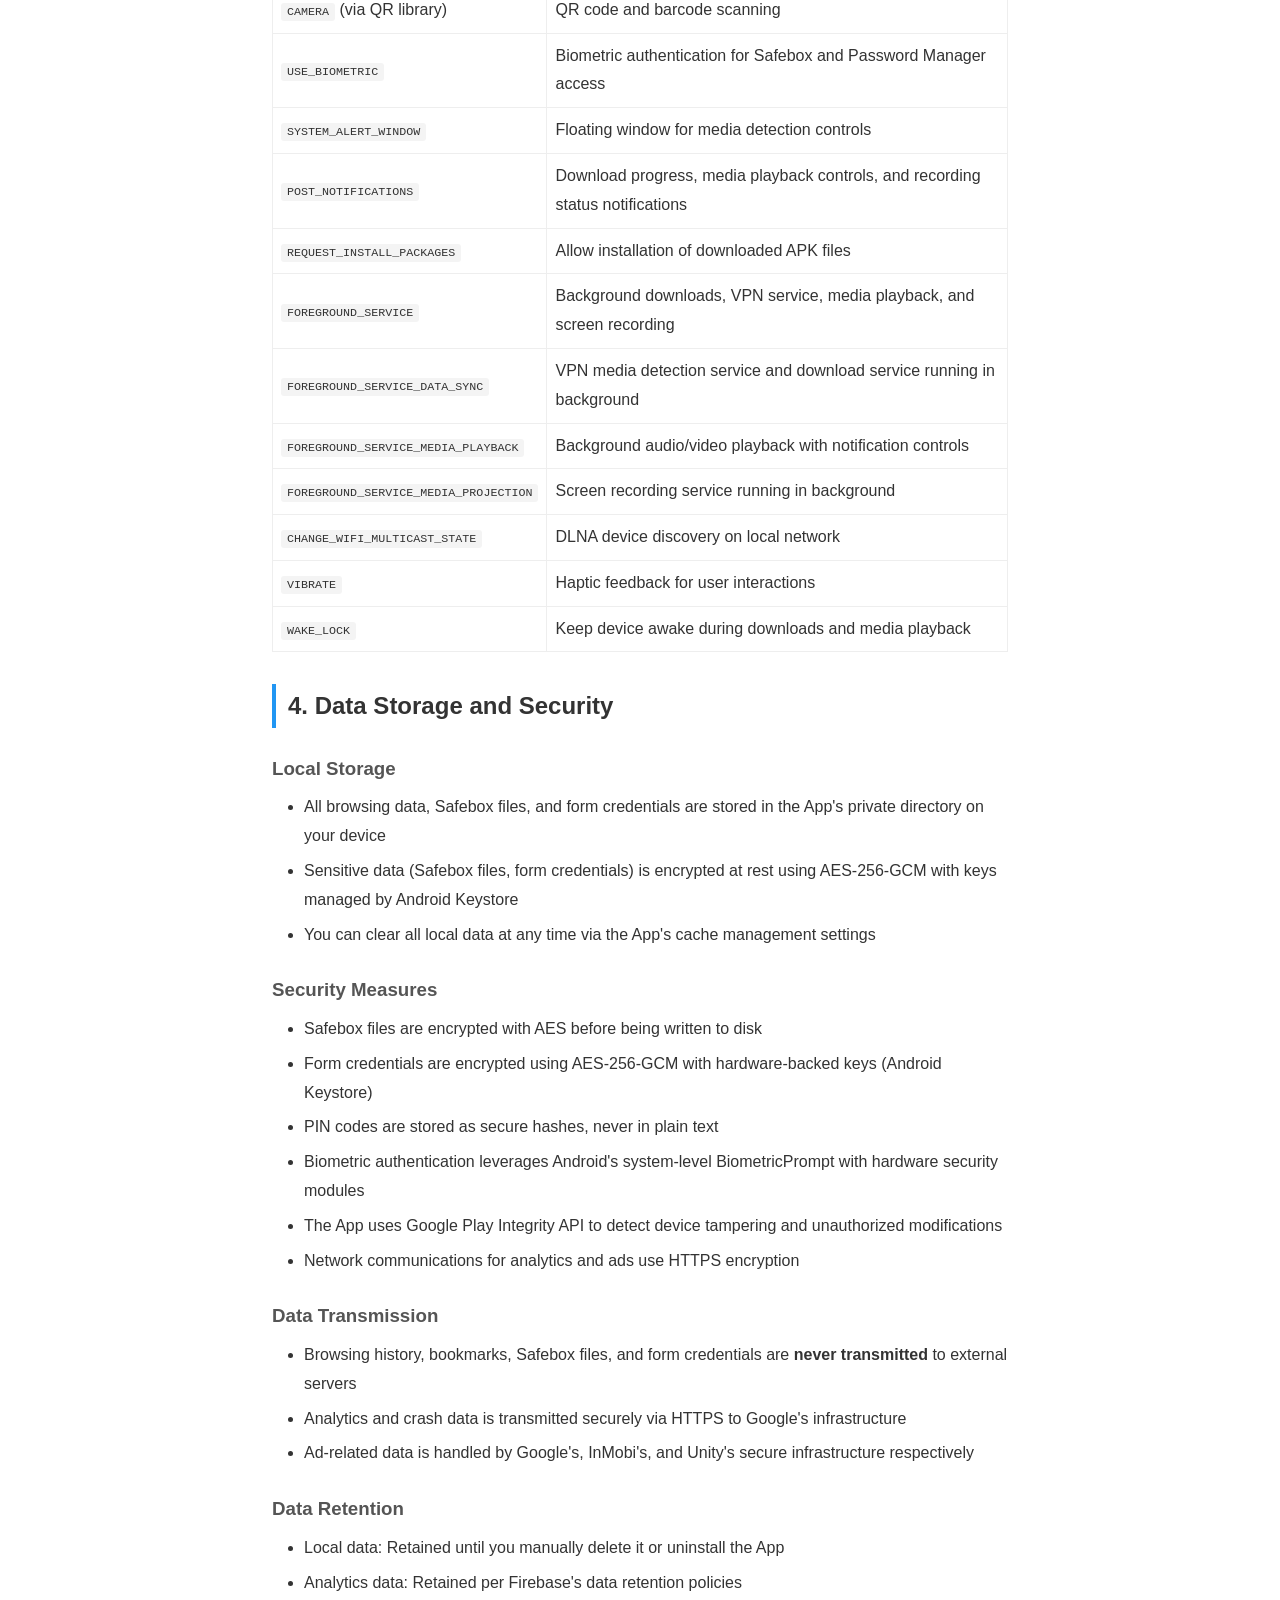
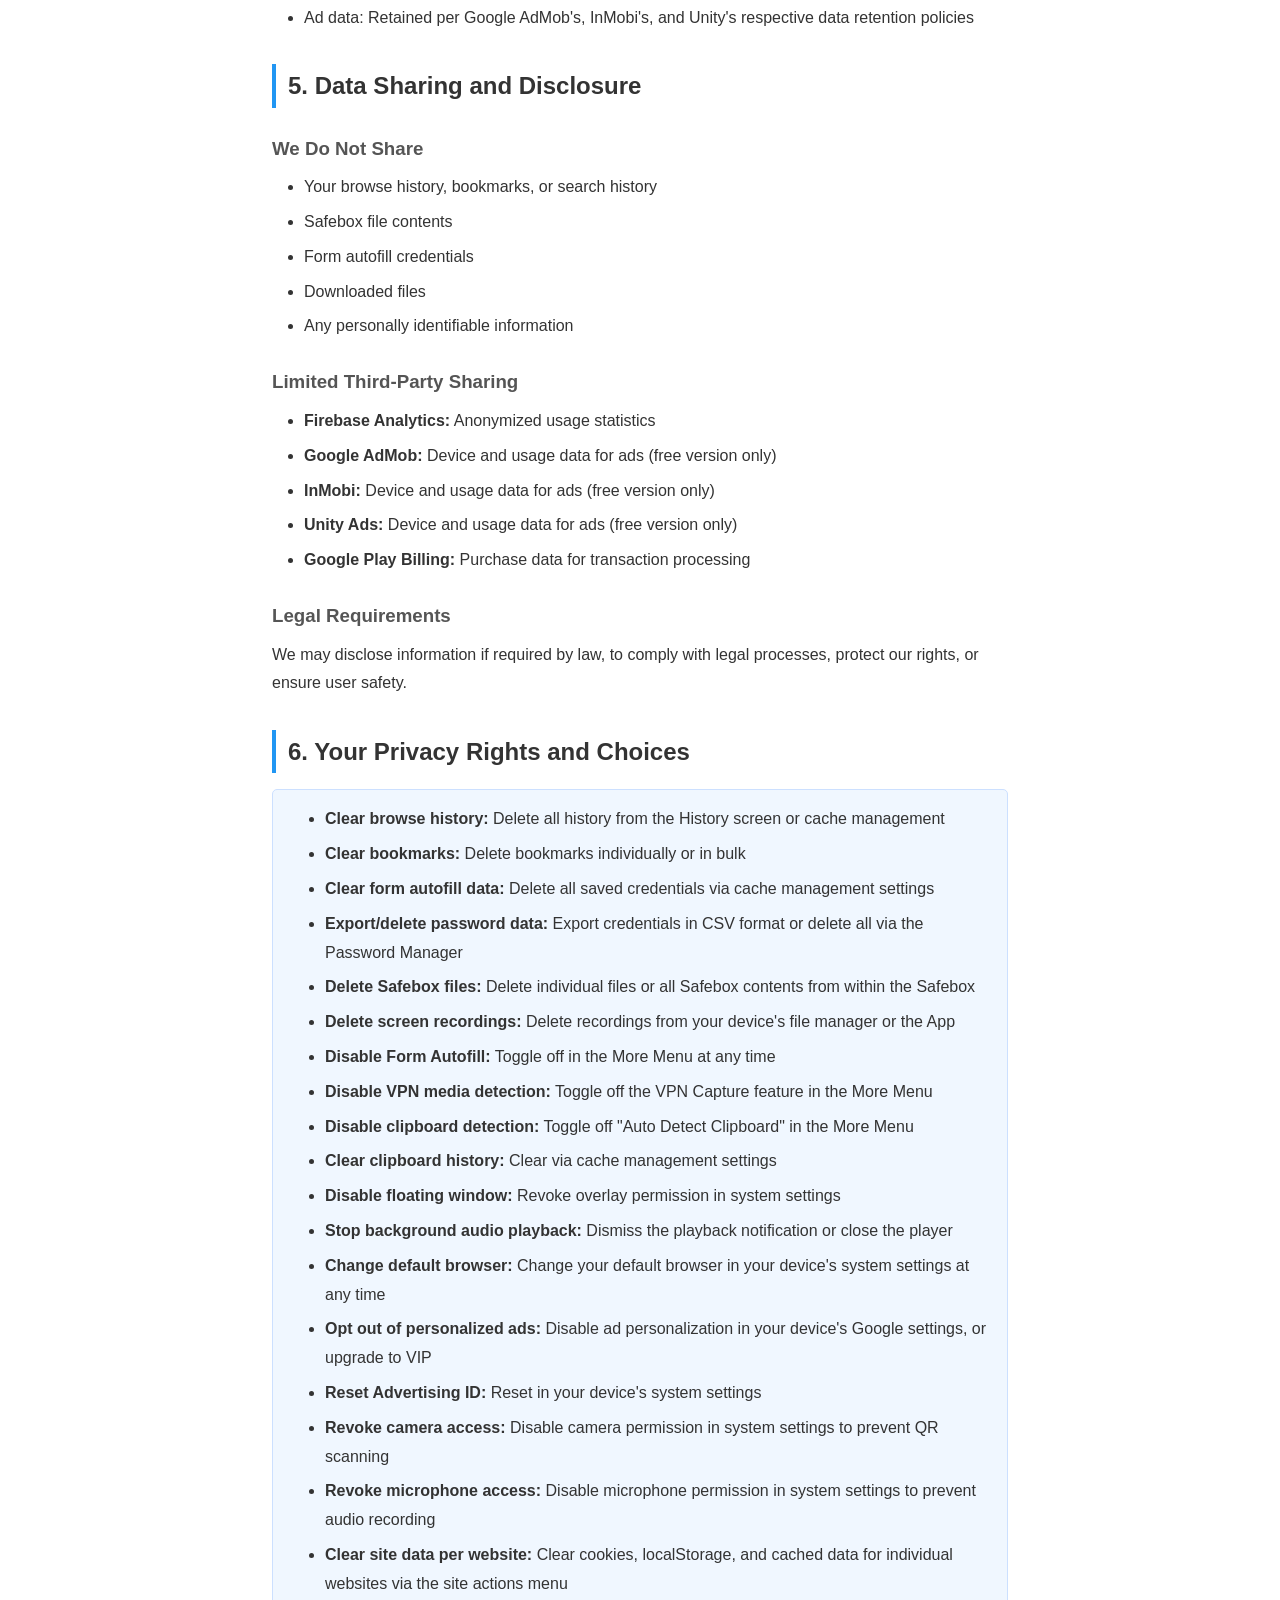
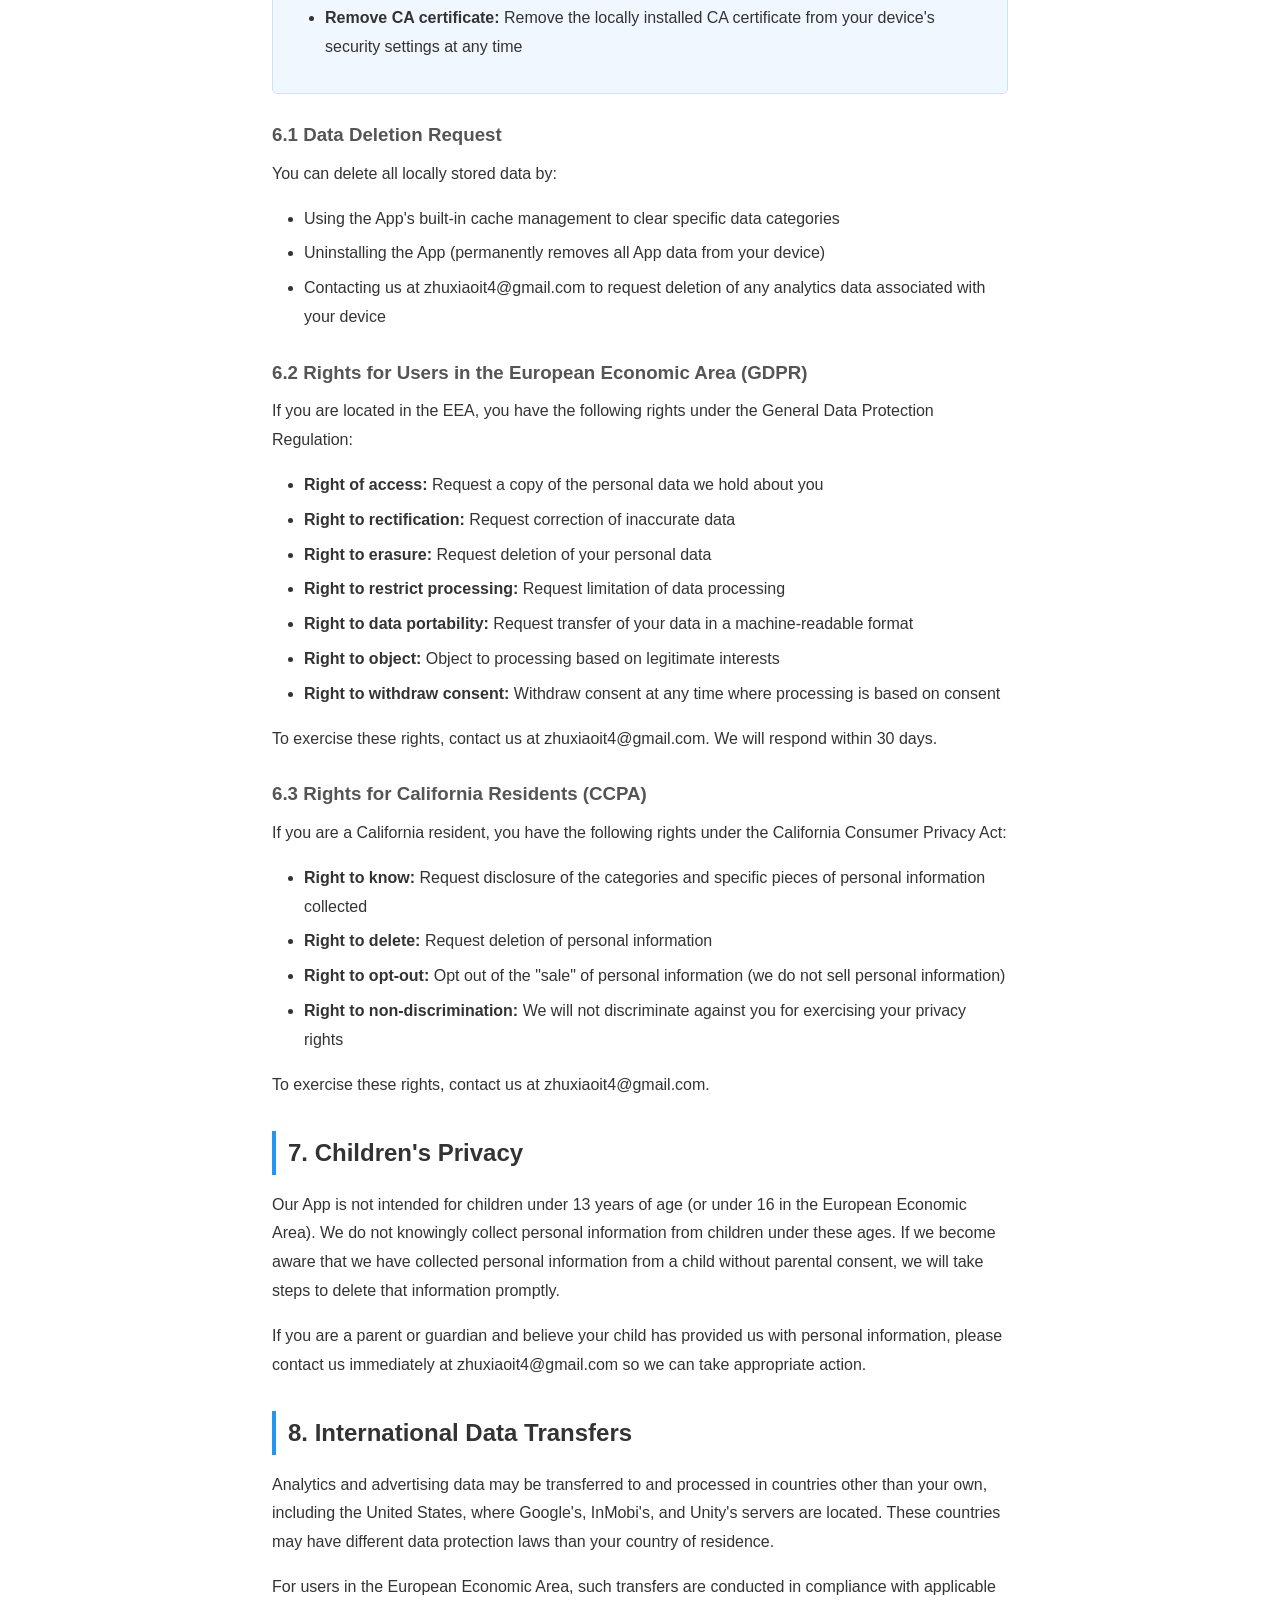
==== commit 91703b02: "Update privacy policy and terms of service - Add background audio playback disclosure - Add default " ====
--- a/privacy-policy.html
+++ b/privacy-policy.html
@@ -3,7 +3,7 @@
 <head>
     <meta charset="UTF-8">
     <meta name="viewport" content="width=device-width, initial-scale=1.0">
-    <title>Privacy Policy - SaveIt - Video & Photo Saver</title>
+    <title>Privacy Policy - SaveIt - Video &amp; Photo Saver</title>
     <link rel="stylesheet" href="css/style.css">
     <style>
         .policy-content {
@@ -21,34 +21,78 @@
             color: #333;
             margin-top: 2rem;
             margin-bottom: 1rem;
+            border-left: 4px solid #2196F3;
+            padding-left: 12px;
         }
         .policy-content h3 {
             color: #555;
             margin-top: 1.5rem;
             margin-bottom: 0.5rem;
         }
+        .policy-content h4 {
+            color: #666;
+            margin-top: 1rem;
+            margin-bottom: 0.5rem;
+        }
         .policy-content p {
             margin-bottom: 1rem;
         }
-        .policy-content ul {
+        .policy-content ul, .policy-content ol {
             margin-left: 2rem;
             margin-bottom: 1rem;
+        }
+        .policy-content li {
+            margin-bottom: 6px;
         }
         .last-updated {
             color: #666;
             font-style: italic;
+        }
+        .meta-info {
+            background-color: #f8f9fa;
+            padding: 15px;
+            border-radius: 5px;
+            margin-bottom: 25px;
+            border-left: 4px solid #28a745;
         }
         .important-notice {
             background: #fff3cd;
             border-left: 4px solid #ffc107;
             padding: 1rem;
             margin: 1rem 0;
-        }
-        .critical-disclosure {
+            border-radius: 4px;
+        }
+        .warning {
             background: #f8d7da;
             border-left: 4px solid #dc3545;
             padding: 1.5rem;
             margin: 1.5rem 0;
+            border-radius: 4px;
+        }
+        .section-box {
+            background-color: #f0f7ff;
+            border: 1px solid #cce0ff;
+            border-radius: 5px;
+            padding: 15px 20px;
+            margin: 15px 0;
+        }
+        .contact-info {
+            background-color: #e7f3ff;
+            border: 1px solid #b3d9ff;
+            border-radius: 5px;
+            padding: 20px;
+            margin: 25px 0;
+        }
+        code {
+            background: #f4f4f4;
+            padding: 2px 6px;
+            border-radius: 3px;
+            font-size: 0.9em;
+        }
+        a { color: #2196F3; }
+        @media (max-width: 600px) {
+            .policy-content { padding: 1rem; }
+            .policy-content h1 { font-size: 1.5rem; }
         }
     </style>
 </head>
@@ -66,71 +110,239 @@
     </header>
 
     <div class="policy-content">
-        <h1>SaveIt - Video & Photo Saver Privacy Policy</h1>
-        <p class="last-updated">Effective Date: February 28, 2026</p>
-        <p class="last-updated">Last Updated: February 28, 2026</p>
-
-        <h2>Introduction</h2>
-        <p>SaveIt - Video & Photo Saver ("we", "our", or "us") is committed to protecting your privacy. This Privacy Policy explains how we collect, use, disclose, and safeguard your information when you use our mobile application SaveIt - Video & Photo Saver (the "App"). This App is designed to help users save videos and photos from various applications for personal use.</p>
-        <p>By using our App, you agree to the collection and use of information in accordance with this Privacy Policy.</p>
-
-        <h2>Information We Collect</h2>
-
-        <div class="critical-disclosure">
-            <h3>⚠️ CRITICAL DISCLOSURE - VPN SERVICE</h3>
-            <p><strong>THIS APP USES VPN TECHNOLOGY TO DETECT AND SAVE MEDIA CONTENT</strong></p>
-            <p>SaveIt uses Android VPN Service (VpnService) to detect videos and photos from other applications. This is essential for the app's core functionality.</p>
-            
-            <h4>What This Means:</h4>
-            <ul>
-                <li><strong>Local VPN Only:</strong> The VPN runs entirely on your device - we do NOT route your traffic through external servers</li>
-                <li><strong>Media Detection:</strong> We analyze network traffic to identify video and photo URLs</li>
-                <li><strong>No Data Upload:</strong> Detected media information stays on your device</li>
-                <li><strong>Privacy Protected:</strong> We do NOT collect, store, or transmit your browsing history, passwords, or personal data</li>
-            </ul>
-
-            <h4>What We Do NOT Collect:</h4>
-            <ul>
-                <li>❌ Your browsing history</li>
-                <li>❌ Passwords or login credentials</li>
-                <li>❌ Personal messages or communications</li>
-                <li>❌ Banking or payment information</li>
-                <li>❌ Location data</li>
-            </ul>
-
-            <p><strong>You cannot opt-out of VPN usage as it is essential for the core functionality. If you do not agree, please do not install or use this app.</strong></p>
-        </div>
-
-        <h3>1. Information Collected Automatically</h3>
-
-        <h4>Device and System Information</h4>
+        <h1>Privacy Policy &mdash; SaveIt - Video &amp; Photo Saver</h1>
+
+        <div class="meta-info">
+            <p><strong>Effective Date:</strong> February 28, 2026<br>
+            <strong>Last Updated:</strong> May 31, 2026<br>
+            <strong>App Name:</strong> SaveIt - Video &amp; Photo Saver<br>
+            <strong>Contact:</strong> zhuxiaoit4@gmail.com</p>
+        </div>
+
+        <h2>1. Introduction</h2>
+        <p>SaveIt ("we," "our," or "us") is committed to protecting your privacy. This Privacy Policy explains how we collect, use, disclose, and safeguard your information when you use our mobile application SaveIt - Video &amp; Photo Saver (the "App").</p>
+        <p>SaveIt is a full-featured private browser with integrated media detection, encrypted file storage (Safebox), form autofill, password manager, ad blocking, download management, screen recording, QR code scanning, DLNA media casting, WiFi file transfer, clipboard URL detection, webpage screenshot, background audio playback, and audio/video playback. By using our App, you agree to the terms of this Privacy Policy.</p>
+
+        <h2>2. Information We Collect</h2>
+
+        <h3>2.1 Device and System Information</h3>
         <ul>
             <li>Device model, operating system version</li>
             <li>App version and build information</li>
             <li>System language and locale settings</li>
-            <li>Network connection type (WiFi/mobile data)</li>
-        </ul>
-
-        <h4>Application Usage Data</h4>
+            <li>Network connection type (Wi-Fi / mobile data)</li>
+            <li>Crash reports and error logs for debugging</li>
+        </ul>
+
+        <h3>2.2 Browsing Data (Stored Locally Only)</h3>
+        <p>As a browser, the App stores the following data <strong>locally on your device only</strong>. This data is never uploaded to our servers.</p>
+        <ul>
+            <li><strong>Browse history:</strong> URLs, page titles, and favicons of pages you visit</li>
+            <li><strong>Bookmarks:</strong> URLs and titles you save as bookmarks</li>
+            <li><strong>Search history:</strong> Keywords you enter in the address bar</li>
+            <li><strong>Tab state:</strong> Open tabs and their last-visited URLs for session restoration</li>
+            <li><strong>Detected media resources:</strong> Video and audio URLs detected on pages you browse</li>
+            <li><strong>Cookies:</strong> Website cookies (including third-party cookies) are stored locally by the WebView engine to maintain login sessions and website functionality. You can clear cookies at any time via the cache management settings or per-site via the site actions menu</li>
+            <li><strong>Web storage:</strong> localStorage, sessionStorage, and IndexedDB data used by websites are stored locally</li>
+        </ul>
+        <div class="important-notice">
+            <p><strong>Incognito Mode:</strong> When browsing in incognito tabs, no browse history, search history, or tab state is recorded to the local database. Session cookies created in incognito tabs are cleared when the tab is closed.</p>
+        </div>
+
+        <h3>2.3 VPN-Based Media Detection</h3>
+        <div class="warning">
+            <p><strong>⚠️ VPN Service Disclosure</strong></p>
+            <p>SaveIt uses Android's <code>VpnService</code> API to intercept local network traffic for the purpose of detecting video and audio media resources. This is a <strong>local VPN only</strong> &mdash; your traffic is <strong>not</strong> routed through any external server.</p>
+            <ul>
+                <li>All traffic analysis happens entirely on your device</li>
+                <li>We do <strong>not</strong> collect, store, or transmit your network traffic content</li>
+                <li>We do <strong>not</strong> collect passwords, cookies, or personal communications via VPN</li>
+                <li>Detected media URLs are stored locally and never uploaded</li>
+            </ul>
+            <p>To detect media resources on HTTPS pages, the App may prompt you to install a local CA certificate. This certificate is used solely for local traffic analysis on your device and is not used to intercept or transmit your data to external servers. Installing this certificate allows the App to decrypt HTTPS traffic locally for media detection purposes only. You can remove this certificate at any time from your device's security settings (Settings &gt; Security &gt; Trusted credentials &gt; User).</p>
+            <p>The App may query the list of installed applications on your device to allow you to select which apps' traffic should be monitored by the VPN. This information is processed locally and is never uploaded to our servers.</p>
+            <p>You cannot opt out of VPN usage as it is essential for the media detection feature. If you do not agree, please do not use this feature or uninstall the App.</p>
+        </div>
+
+        <h3>2.4 Safebox &mdash; Encrypted File Storage</h3>
+        <p>The Safebox feature allows you to store files (videos, photos, documents) in an encrypted local vault protected by a PIN and/or biometric authentication.</p>
+        <ul>
+            <li><strong>Files you import</strong> into the Safebox are encrypted using AES and stored in the App's private directory on your device</li>
+            <li>Your PIN is stored as a secure hash &mdash; we never store your PIN in plain text</li>
+            <li>Biometric authentication uses Android's system-level BiometricPrompt API; biometric data never leaves your device</li>
+            <li>Safebox contents are <strong>never uploaded</strong> to our servers or shared with third parties</li>
+            <li>If you uninstall the App, all Safebox data is permanently deleted along with the App's data</li>
+        </ul>
+
+        <h3>2.5 Form Autofill (Account Credentials)</h3>
+        <p>The Form Autofill feature detects login forms on HTTPS pages and offers to save and auto-fill your account credentials.</p>
+        <ul>
+            <li>Credentials (website origin, username, encrypted password) are stored <strong>locally only</strong> using AES-256-GCM encryption with keys managed by Android Keystore</li>
+            <li>Credentials are <strong>never uploaded</strong> to our servers</li>
+            <li>The feature injects JavaScript into WebView pages to detect form fields (username and password inputs) &mdash; this only runs on HTTPS pages and only when the Form Autofill toggle is enabled. The injected script does not transmit any data externally; it communicates only with the App's local credential store</li>
+            <li>You can disable Form Autofill at any time from the More Menu</li>
+            <li>You can delete all saved credentials via the cache management settings</li>
+        </ul>
+        <div class="important-notice">
+            <p><strong>Note:</strong> Form Autofill is disabled by default. You must manually enable it in the More Menu. When enabled, the App may read form field values (username and password) from web pages you visit to offer save/fill functionality.</p>
+        </div>
+
+        <h3>2.6 Download Data</h3>
+        <ul>
+            <li>Download tasks (URLs, file names, progress) are stored locally in the App's database</li>
+            <li>Downloaded files are saved to your device's storage</li>
+            <li>Download data is never uploaded to our servers</li>
+        </ul>
+
+        <h3>2.7 Screen Recording</h3>
+        <p>The App includes a screen recording feature that uses Android's MediaProjection API to capture on-screen content.</p>
+        <ul>
+            <li>Screen recordings are saved <strong>locally on your device only</strong></li>
+            <li>The App may access your device's microphone (<code>RECORD_AUDIO</code>) to capture audio during screen recording, only when you explicitly enable audio recording</li>
+            <li>We do <strong>not</strong> access, upload, or transmit any recorded content to our servers</li>
+            <li>You have full control over starting and stopping recordings</li>
+            <li>Android system will display a persistent notification while recording is active</li>
+        </ul>
+
+        <h3>2.8 QR Code Scanner</h3>
+        <p>The App includes a QR code and barcode scanner that uses your device's camera.</p>
+        <ul>
+            <li>Camera access is requested only when you open the scanner feature</li>
+            <li>Scanned content (URLs, text) is processed locally and never uploaded</li>
+            <li>We do <strong>not</strong> store camera images or video frames beyond the instant of scanning</li>
+        </ul>
+
+        <h3>2.9 Floating Window (Overlay)</h3>
+        <p>The App may display a floating window overlay (<code>SYSTEM_ALERT_WINDOW</code>) to provide quick access to media detection controls while using other apps.</p>
+        <ul>
+            <li>The overlay only displays App controls; it does not capture or record content from other apps</li>
+            <li>You can disable the floating window at any time from the App settings or system settings</li>
+        </ul>
+
+        <h3>2.10 File Sharing and Import</h3>
+        <p>The App can receive files shared from other apps (via Android's Share intent) for import into the Safebox or for playback.</p>
+        <ul>
+            <li>Shared files are processed locally and stored in the App's private directory</li>
+            <li>We do not upload or transmit shared files to any server</li>
+        </ul>
+
+        <h3>2.11 APK Installation</h3>
+        <p>When you download APK files through the browser, the App may request the <code>REQUEST_INSTALL_PACKAGES</code> permission to trigger the system installer.</p>
+        <ul>
+            <li>The App does not modify APK files in any way</li>
+            <li>Installation is handled entirely by the Android system installer</li>
+            <li>You are responsible for verifying the safety of any APK you choose to install</li>
+        </ul>
+
+        <h3>2.12 Storage Access</h3>
+        <p>The App requests storage permissions to manage downloaded files:</p>
+        <ul>
+            <li>On Android 10 and below: <code>READ_EXTERNAL_STORAGE</code> and <code>WRITE_EXTERNAL_STORAGE</code> for saving downloads</li>
+            <li>On Android 11+: <code>MANAGE_EXTERNAL_STORAGE</code> to scan and manage files in the public Downloads directory</li>
+            <li>Storage access is used solely for saving, organizing, and playing back downloaded media files</li>
+            <li>We do not scan or access files unrelated to the App's functionality</li>
+        </ul>
+
+        <h3>2.13 DLNA Media Casting</h3>
+        <p>The App can cast media to DLNA-compatible devices on your local network.</p>
+        <ul>
+            <li>Device discovery uses Wi-Fi multicast (<code>CHANGE_WIFI_MULTICAST_STATE</code>) to find compatible devices on your local network</li>
+            <li>Media streaming occurs directly between your device and the target device on your local network</li>
+            <li>No data is transmitted to external servers during casting</li>
+            <li>We do not collect information about devices on your network</li>
+        </ul>
+
+        <h3>2.14 Ad Blocking Logs</h3>
+        <ul>
+            <li>The App maintains a local log of blocked ad requests for diagnostic purposes</li>
+            <li>These logs are stored locally and never transmitted externally</li>
+        </ul>
+
+        <h3>2.15 Clipboard Monitoring</h3>
+        <p>The App includes a clipboard URL detection feature that monitors your device's clipboard for URLs while the App is in the foreground.</p>
+        <ul>
+            <li>Clipboard content is read only when the App is active (in the foreground)</li>
+            <li>Clipboard history (up to 50 entries) is stored <strong>locally only</strong> in the App's preferences</li>
+            <li>Clipboard data is <strong>never uploaded</strong> to our servers or shared with third parties</li>
+            <li>You can disable the "Auto Detect Clipboard" feature at any time from the More Menu</li>
+            <li>You can clear all clipboard history via the App's cache management settings</li>
+        </ul>
+        <div class="important-notice">
+            <p><strong>Note:</strong> On Android 12 and above, the system displays a toast notification whenever an app reads the clipboard, providing transparency about this access.</p>
+        </div>
+
+        <h3>2.16 WiFi File Transfer</h3>
+        <p>The App includes a WiFi Transfer feature that allows you to send and receive files between devices on the same local network.</p>
+        <ul>
+            <li>The feature starts a temporary local HTTP server on your device for file transfer</li>
+            <li>File transfer occurs <strong>only within your local network</strong> (LAN) &mdash; no data is routed through external servers</li>
+            <li>The local server is active only while the transfer feature is in use and is stopped immediately after</li>
+            <li>We do not collect or store information about devices that connect to the transfer service</li>
+            <li>You are responsible for ensuring you are on a trusted network when using this feature</li>
+        </ul>
+
+        <h3>2.17 Webpage Screenshot</h3>
+        <p>The App allows you to capture screenshots of the current webpage or video player content.</p>
+        <ul>
+            <li>Screenshots are saved <strong>locally on your device only</strong></li>
+            <li>We do not access, upload, or transmit any screenshot content to our servers</li>
+        </ul>
+
+        <h3>2.18 Text Selection Search</h3>
+        <p>The App registers as a text processing handler, allowing you to select text in other apps and choose to search it in SaveIt.</p>
+        <ul>
+            <li>Selected text is received only when you explicitly choose SaveIt from the text selection menu</li>
+            <li>The text is used solely to perform a search within the App's browser and is not stored or uploaded</li>
+        </ul>
+
+        <h3>2.19 Background Audio Playback</h3>
+        <p>The App supports background audio playback, allowing you to continue listening to audio or video content while using other apps or when the screen is off.</p>
+        <ul>
+            <li>Background playback uses Android's foreground service (<code>FOREGROUND_SERVICE_MEDIA_PLAYBACK</code>) with a persistent notification showing playback controls</li>
+            <li>The App responds to media button events (play, pause, next, previous) from headphones, Bluetooth devices, and car audio systems</li>
+            <li>No audio content is uploaded or transmitted to external servers during playback</li>
+            <li>You can stop background playback at any time via the notification controls or by closing the player</li>
+        </ul>
+
+        <h3>2.20 Default Browser</h3>
+        <p>The App can be set as your device's default browser, meaning all web links from other apps will open in SaveIt.</p>
+        <ul>
+            <li>Setting SaveIt as the default browser is entirely optional and requires your explicit action in system settings</li>
+            <li>When set as default, all URLs opened from other apps will be loaded within SaveIt's browser, subject to the same local-only data storage described in Section 2.2</li>
+            <li>You can change your default browser at any time in your device's system settings</li>
+        </ul>
+
+        <h3>2.21 Password Manager</h3>
+        <p>The App includes a dedicated Password Manager that allows you to view, organize, import, and export your saved credentials.</p>
+        <ul>
+            <li>Access to the Password Manager requires PIN and/or biometric authentication each time</li>
+            <li>The Password Manager supports importing and exporting credentials in Google CSV format for portability</li>
+            <li>Exported CSV files contain your credentials in plain text &mdash; you are responsible for securing exported files</li>
+            <li>All credential data is stored <strong>locally only</strong> using AES-256-GCM encryption and is never uploaded to our servers</li>
+        </ul>
+
+        <h3>2.22 Advertising Consent</h3>
+        <p>The App implements advertising consent mechanisms to comply with regional privacy regulations:</p>
+        <ul>
+            <li>Advertising data collection is <strong>disabled by default</strong> and only enabled after you explicitly accept our Privacy Policy on first launch</li>
+            <li>For users in the European Economic Area, GDPR consent signals are passed to advertising partners (Unity Ads, AdMob, InMobi) to ensure compliant ad delivery</li>
+            <li>You can opt out of personalized advertising at any time via your device's Google Ads settings, or upgrade to VIP to remove all ads entirely</li>
+        </ul>
+
+        <h3>2.23 App Usage Analytics (Third-Party SDKs)</h3>
+
+        <h4>Google Firebase Analytics &amp; Crashlytics</h4>
+        <p>We use Firebase to improve app quality. Firebase data collection is <strong>disabled by default</strong> and is only enabled after you explicitly consent to our Privacy Policy on first launch. Firebase may collect:</p>
         <ul>
             <li>App launch events and session duration</li>
-            <li>Feature usage statistics (VIP purchases, save operations)</li>
-            <li>Crash reports and error logs for debugging</li>
-        </ul>
-
-        <h3>2. Media Detection Data (Core Functionality)</h3>
-        <p>As a media saving tool, our App detects and processes:</p>
-        <ul>
-            <li>Video and photo URLs from network traffic</li>
-            <li>Media file metadata (size, format, duration)</li>
-            <li>Source application information</li>
-        </ul>
-        <p><strong>Important:</strong> This media data is stored locally on your device only and is never uploaded to our servers or shared with third parties.</p>
-
-        <h3>3. Third-Party Services Data Collection</h3>
-
-        <h4>Google AdMob (Ad-supported version only)</h4>
-        <p>When using the free version of our App, Google AdMob may collect:</p>
+            <li>Feature usage statistics</li>
+            <li>Crash reports and diagnostic information</li>
+            <li>Device identifiers (anonymized)</li>
+        </ul>
+        <p>This data is subject to <a href="https://policies.google.com/privacy" target="_blank">Google's Privacy Policy</a>.</p>
+
+        <h4>Google AdMob (Free version only)</h4>
+        <p>The free version of the App displays ads via Google AdMob. AdMob may collect:</p>
         <ul>
             <li>Advertising ID (GAID)</li>
             <li>Device identifiers</li>
@@ -138,167 +350,316 @@
             <li>Ad interaction data (views, clicks)</li>
             <li>App usage patterns for ad personalization</li>
         </ul>
-
-        <h4>Firebase Analytics and Crashlytics</h4>
-        <p>We use Firebase services to improve app quality:</p>
-        <ul>
-            <li>App performance metrics</li>
-            <li>Crash reports and diagnostic information</li>
-            <li>User engagement analytics</li>
-            <li>Custom events for feature usage tracking</li>
-        </ul>
+        <p>You can upgrade to VIP to remove all ads. This data is subject to <a href="https://policies.google.com/privacy" target="_blank">Google's Privacy Policy</a>.</p>
+
+        <h4>InMobi (Free version only)</h4>
+        <p>The free version of the App may also display ads via InMobi SDK. InMobi may collect:</p>
+        <ul>
+            <li>Device identifiers and hardware information</li>
+            <li>IP address and approximate location</li>
+            <li>Ad interaction data</li>
+            <li>App usage patterns for ad targeting</li>
+        </ul>
+        <p>You can upgrade to VIP to remove all ads. This data is subject to <a href="https://www.inmobi.com/privacy-policy" target="_blank">InMobi's Privacy Policy</a>.</p>
+
+        <h4>Unity Ads (Free version only)</h4>
+        <p>The free version of the App may display ads via Unity Ads SDK as an advertising mediation partner. Unity Ads may collect:</p>
+        <ul>
+            <li>Device identifiers and hardware information</li>
+            <li>IP address and approximate location</li>
+            <li>Ad interaction data (views, clicks, completions)</li>
+            <li>App usage patterns for ad targeting</li>
+        </ul>
+        <p>You can upgrade to VIP to remove all ads. This data is subject to <a href="https://unity.com/legal/privacy-policy" target="_blank">Unity's Privacy Policy</a>.</p>
+
+        <h4>Google Play Integrity API</h4>
+        <p>The App uses Google Play Integrity API to verify device security and protect against unauthorized modifications. This process sends device attestation data to Google's servers. No personal information is collected through this process. This is subject to <a href="https://policies.google.com/privacy" target="_blank">Google's Privacy Policy</a>.</p>
 
         <h4>Google Play Billing</h4>
-        <p>For VIP purchases:</p>
-        <ul>
-            <li>Purchase transaction data</li>
-            <li>Billing information (processed by Google Play)</li>
-            <li>Subscription status and history</li>
-        </ul>
-
-        <h2>How We Use Your Information</h2>
-
-        <h3>Core App Functionality</h3>
-        <ul>
-            <li><strong>Media Detection:</strong> Identify videos and photos from network traffic</li>
-            <li><strong>Local Storage:</strong> Save detected media to your device</li>
-            <li><strong>User Interface:</strong> Display saved media in the app</li>
-        </ul>
-
-        <h3>App Improvement</h3>
-        <ul>
-            <li><strong>Performance Monitoring:</strong> Identify and fix crashes</li>
-            <li><strong>Feature Analytics:</strong> Understand which features are most valuable</li>
-            <li><strong>Quality Assurance:</strong> Improve app stability</li>
-        </ul>
-
-        <h3>Advertising (Free version only)</h3>
-        <ul>
-            <li><strong>Personalized Ads:</strong> Display relevant advertisements</li>
-            <li><strong>Ad Performance:</strong> Measure ad effectiveness</li>
-            <li><strong>Revenue Generation:</strong> Support free app distribution</li>
-        </ul>
-
-        <h2>Data Storage and Security</h2>
+        <p>For VIP purchases, transaction data is processed by Google Play. We receive only the purchase status and subscription state.</p>
+
+        <h2>3. How We Use Your Information</h2>
+        <ul>
+            <li><strong>Browser functionality:</strong> Store browse history, bookmarks, and tabs locally for your use</li>
+            <li><strong>Media detection:</strong> Identify video and audio resources from network traffic for download</li>
+            <li><strong>Safebox:</strong> Encrypt and store your private files locally</li>
+            <li><strong>Form Autofill &amp; Password Manager:</strong> Save, fill, organize, import, and export login credentials on HTTPS pages</li>
+            <li><strong>Screen recording:</strong> Capture on-screen content and optionally audio for local storage</li>
+            <li><strong>QR scanning:</strong> Decode QR codes and barcodes using the camera</li>
+            <li><strong>DLNA casting:</strong> Discover and stream media to devices on your local network</li>
+            <li><strong>WiFi Transfer:</strong> Send and receive files between devices on your local network</li>
+            <li><strong>Clipboard detection:</strong> Detect URLs in clipboard for quick navigation (when enabled)</li>
+            <li><strong>Webpage screenshot:</strong> Capture and save webpage content locally</li>
+            <li><strong>Background audio playback:</strong> Continue playing audio/video content while using other apps or with screen off</li>
+            <li><strong>Default browser:</strong> Handle web links from other apps when set as default browser</li>
+            <li><strong>File sharing:</strong> Import files shared from other apps into the Safebox or player</li>
+            <li><strong>Text selection search:</strong> Search text selected in other apps within the browser</li>
+            <li><strong>App improvement:</strong> Analyze crash reports and usage statistics to fix bugs and improve features</li>
+            <li><strong>Advertising:</strong> Display relevant ads in the free version to support app development</li>
+            <li><strong>Security verification:</strong> Verify device integrity to protect against unauthorized modifications</li>
+        </ul>
+
+        <h2>3.1 Legal Basis for Processing (EEA Users)</h2>
+        <p>If you are located in the European Economic Area, we process your data based on the following legal grounds:</p>
+        <ul>
+            <li><strong>Consent:</strong> Analytics and advertising data collection (you provide consent on first launch; you can withdraw consent by disabling analytics in settings or upgrading to VIP)</li>
+            <li><strong>Contract performance:</strong> Providing the App's core functionality (browsing, downloading, Safebox, etc.) as described in our Terms of Service</li>
+            <li><strong>Legitimate interest:</strong> Crash reporting and security verification to maintain App stability and prevent abuse</li>
+        </ul>
+
+        <h2>3.2 Do Not Sell My Personal Information</h2>
+        <p>We do <strong>not</strong> sell, rent, or trade your personal information to third parties for monetary or other valuable consideration. The sharing of data with advertising partners (AdMob, InMobi, Unity Ads) in the free version is for the purpose of displaying ads and is not considered a "sale" under applicable privacy laws. You can opt out of this sharing entirely by upgrading to VIP.</p>
+
+        <h2>3.3 Permissions Summary</h2>
+        <p>The following table summarizes the Android permissions used by the App and their purposes:</p>
+        <table style="width:100%; border-collapse:collapse; margin:1rem 0;">
+            <tr style="background:#f0f7ff;">
+                <th style="border:1px solid #cce0ff; padding:8px; text-align:left;">Permission</th>
+                <th style="border:1px solid #cce0ff; padding:8px; text-align:left;">Purpose</th>
+            </tr>
+            <tr>
+                <td style="border:1px solid #eee; padding:8px;"><code>INTERNET</code></td>
+                <td style="border:1px solid #eee; padding:8px;">Web browsing and downloading content</td>
+            </tr>
+            <tr>
+                <td style="border:1px solid #eee; padding:8px;"><code>ACCESS_NETWORK_STATE</code></td>
+                <td style="border:1px solid #eee; padding:8px;">Detect network connectivity status (Wi-Fi or mobile data)</td>
+            </tr>
+            <tr>
+                <td style="border:1px solid #eee; padding:8px;"><code>ACCESS_WIFI_STATE</code></td>
+                <td style="border:1px solid #eee; padding:8px;">Detect Wi-Fi connection for DLNA casting and WiFi Transfer features</td>
+            </tr>
+            <tr>
+                <td style="border:1px solid #eee; padding:8px;"><code>BIND_VPN_SERVICE</code></td>
+                <td style="border:1px solid #eee; padding:8px;">Local VPN for media detection (no external routing)</td>
+            </tr>
+            <tr>
+                <td style="border:1px solid #eee; padding:8px;"><code>QUERY_ALL_PACKAGES</code> / <code>&lt;queries&gt;</code></td>
+                <td style="border:1px solid #eee; padding:8px;">Query installed applications to allow user selection of VPN target apps; processed locally only</td>
+            </tr>
+            <tr>
+                <td style="border:1px solid #eee; padding:8px;"><code>MANAGE_EXTERNAL_STORAGE</code></td>
+                <td style="border:1px solid #eee; padding:8px;">Manage downloaded files in public directories (Android 11+)</td>
+            </tr>
+            <tr>
+                <td style="border:1px solid #eee; padding:8px;"><code>RECORD_AUDIO</code></td>
+                <td style="border:1px solid #eee; padding:8px;">Capture audio during screen recording (optional)</td>
+            </tr>
+            <tr>
+                <td style="border:1px solid #eee; padding:8px;"><code>CAMERA</code> (via QR library)</td>
+                <td style="border:1px solid #eee; padding:8px;">QR code and barcode scanning</td>
+            </tr>
+            <tr>
+                <td style="border:1px solid #eee; padding:8px;"><code>USE_BIOMETRIC</code></td>
+                <td style="border:1px solid #eee; padding:8px;">Biometric authentication for Safebox and Password Manager access</td>
+            </tr>
+            <tr>
+                <td style="border:1px solid #eee; padding:8px;"><code>SYSTEM_ALERT_WINDOW</code></td>
+                <td style="border:1px solid #eee; padding:8px;">Floating window for media detection controls</td>
+            </tr>
+            <tr>
+                <td style="border:1px solid #eee; padding:8px;"><code>POST_NOTIFICATIONS</code></td>
+                <td style="border:1px solid #eee; padding:8px;">Download progress, media playback controls, and recording status notifications</td>
+            </tr>
+            <tr>
+                <td style="border:1px solid #eee; padding:8px;"><code>REQUEST_INSTALL_PACKAGES</code></td>
+                <td style="border:1px solid #eee; padding:8px;">Allow installation of downloaded APK files</td>
+            </tr>
+            <tr>
+                <td style="border:1px solid #eee; padding:8px;"><code>FOREGROUND_SERVICE</code></td>
+                <td style="border:1px solid #eee; padding:8px;">Background downloads, VPN service, media playback, and screen recording</td>
+            </tr>
+            <tr>
+                <td style="border:1px solid #eee; padding:8px;"><code>FOREGROUND_SERVICE_DATA_SYNC</code></td>
+                <td style="border:1px solid #eee; padding:8px;">VPN media detection service and download service running in background</td>
+            </tr>
+            <tr>
+                <td style="border:1px solid #eee; padding:8px;"><code>FOREGROUND_SERVICE_MEDIA_PLAYBACK</code></td>
+                <td style="border:1px solid #eee; padding:8px;">Background audio/video playback with notification controls</td>
+            </tr>
+            <tr>
+                <td style="border:1px solid #eee; padding:8px;"><code>FOREGROUND_SERVICE_MEDIA_PROJECTION</code></td>
+                <td style="border:1px solid #eee; padding:8px;">Screen recording service running in background</td>
+            </tr>
+            <tr>
+                <td style="border:1px solid #eee; padding:8px;"><code>CHANGE_WIFI_MULTICAST_STATE</code></td>
+                <td style="border:1px solid #eee; padding:8px;">DLNA device discovery on local network</td>
+            </tr>
+            <tr>
+                <td style="border:1px solid #eee; padding:8px;"><code>VIBRATE</code></td>
+                <td style="border:1px solid #eee; padding:8px;">Haptic feedback for user interactions</td>
+            </tr>
+            <tr>
+                <td style="border:1px solid #eee; padding:8px;"><code>WAKE_LOCK</code></td>
+                <td style="border:1px solid #eee; padding:8px;">Keep device awake during downloads and media playback</td>
+            </tr>
+        </table>
+
+        <h2>4. Data Storage and Security</h2>
 
         <h3>Local Storage</h3>
         <ul>
-            <li>All saved media is stored locally on your device</li>
-            <li>Data is stored in the app's private directory</li>
-            <li>You can delete saved media at any time</li>
+            <li>All browsing data, Safebox files, and form credentials are stored in the App's private directory on your device</li>
+            <li>Sensitive data (Safebox files, form credentials) is encrypted at rest using AES-256-GCM with keys managed by Android Keystore</li>
+            <li>You can clear all local data at any time via the App's cache management settings</li>
+        </ul>
+
+        <h3>Security Measures</h3>
+        <ul>
+            <li>Safebox files are encrypted with AES before being written to disk</li>
+            <li>Form credentials are encrypted using AES-256-GCM with hardware-backed keys (Android Keystore)</li>
+            <li>PIN codes are stored as secure hashes, never in plain text</li>
+            <li>Biometric authentication leverages Android's system-level BiometricPrompt with hardware security modules</li>
+            <li>The App uses Google Play Integrity API to detect device tampering and unauthorized modifications</li>
+            <li>Network communications for analytics and ads use HTTPS encryption</li>
         </ul>
 
         <h3>Data Transmission</h3>
         <ul>
-            <li>Saved media is never transmitted to external servers</li>
-            <li>Analytics data is transmitted securely using HTTPS</li>
-            <li>Ad-related data is handled by Google's secure infrastructure</li>
+            <li>Browsing history, bookmarks, Safebox files, and form credentials are <strong>never transmitted</strong> to external servers</li>
+            <li>Analytics and crash data is transmitted securely via HTTPS to Google's infrastructure</li>
+            <li>Ad-related data is handled by Google's, InMobi's, and Unity's secure infrastructure respectively</li>
         </ul>
 
         <h3>Data Retention</h3>
         <ul>
-            <li>Local media: Retained until manually deleted by user</li>
-            <li>Analytics data: Retained according to Firebase's policies</li>
-            <li>Ad data: Retained according to Google AdMob's policies</li>
-        </ul>
-
-        <h2>Data Sharing and Disclosure</h2>
+            <li>Local data: Retained until you manually delete it or uninstall the App</li>
+            <li>Analytics data: Retained per Firebase's data retention policies</li>
+            <li>Ad data: Retained per Google AdMob's, InMobi's, and Unity's respective data retention policies</li>
+        </ul>
+
+        <h2>5. Data Sharing and Disclosure</h2>
 
         <h3>We Do Not Share</h3>
         <ul>
-            <li>Your saved videos and photos</li>
-            <li>Personal identification information</li>
-            <li>Browsing history or passwords</li>
-            <li>Private communications</li>
-        </ul>
-
-        <h3>Third-Party Sharing</h3>
-        <p>We may share limited, non-personal data with:</p>
+            <li>Your browse history, bookmarks, or search history</li>
+            <li>Safebox file contents</li>
+            <li>Form autofill credentials</li>
+            <li>Downloaded files</li>
+            <li>Any personally identifiable information</li>
+        </ul>
+
+        <h3>Limited Third-Party Sharing</h3>
         <ul>
             <li><strong>Firebase Analytics:</strong> Anonymized usage statistics</li>
-            <li><strong>AdMob:</strong> Device and usage data for ads (free version only)</li>
-            <li><strong>Play Billing:</strong> Purchase data for transactions</li>
+            <li><strong>Google AdMob:</strong> Device and usage data for ads (free version only)</li>
+            <li><strong>InMobi:</strong> Device and usage data for ads (free version only)</li>
+            <li><strong>Unity Ads:</strong> Device and usage data for ads (free version only)</li>
+            <li><strong>Google Play Billing:</strong> Purchase data for transaction processing</li>
         </ul>
 
         <h3>Legal Requirements</h3>
-        <p>We may disclose information if required by law or to:</p>
-        <ul>
-            <li>Comply with legal processes</li>
-            <li>Protect our rights and property</li>
-            <li>Ensure user safety</li>
-        </ul>
-
-        <h2>Your Privacy Rights and Choices</h2>
-
-        <h3>Data Control</h3>
-        <ul>
-            <li><strong>Delete Saved Media:</strong> Remove saved videos and photos anytime</li>
-            <li><strong>Clear Cache:</strong> Delete temporary files</li>
-            <li><strong>Export Data:</strong> Share or backup your saved media</li>
-        </ul>
-
-        <h3>Advertising Controls (Free version)</h3>
-        <ul>
-            <li><strong>Reset Advertising ID:</strong> Reset in device settings</li>
-            <li><strong>Opt-out of Personalized Ads:</strong> Disable in Google settings</li>
-            <li><strong>Upgrade to VIP:</strong> Remove all ads permanently</li>
-        </ul>
-
-        <h2>Children's Privacy</h2>
-        <p>Our App is not intended for children under 13 years of age. We do not knowingly collect personal information from children under 13. If you believe your child has provided us with personal information, please contact us immediately.</p>
-
-        <h2>International Data Transfers</h2>
-        <p>Your information may be transferred to and processed in countries other than your own, including the United States, where Google's servers are located.</p>
-
-        <h2>Changes to This Privacy Policy</h2>
-        <p>We may update this Privacy Policy from time to time. We will notify you of any changes by:</p>
-        <ul>
-            <li>Posting the new Privacy Policy in the app</li>
-            <li>Updating the "Last Updated" date</li>
-            <li>Providing in-app notifications for significant changes</li>
-        </ul>
-
-        <h2>Prohibited Uses and Disclaimer</h2>
-
-        <div class="important-notice">
-            <h3>Important Legal Notice</h3>
-            <p><strong>SaveIt - Video & Photo Saver is for personal use only.</strong> You are responsible for ensuring you have the right to save and use any content.</p>
-        </div>
-
-        <h3>Prohibited Actions</h3>
-        <p>You are strictly prohibited from:</p>
-        <ul>
-            <li>Downloading copyrighted content without permission</li>
-            <li>Using the app for commercial purposes without authorization</li>
-            <li>Distributing saved content without proper rights</li>
-            <li>Reverse engineering or modifying the app</li>
-            <li>Using the app to violate any laws or regulations</li>
-        </ul>
-
-        <h3>Disclaimer</h3>
-        <p>We are not liable for:</p>
-        <ul>
-            <li>Copyright infringement by users</li>
-            <li>Violations of third-party terms of service</li>
-            <li>Service interruptions due to technical issues</li>
-            <li>Damages resulting from app use</li>
-        </ul>
-
-        <h2>Contact Us</h2>
-        <p>If you have any questions about this Privacy Policy, please contact us:</p>
-        <ul>
-            <li><strong>Email:</strong> <a href="mailto:zhuxiaoit4@gmail.com">zhuxiaoit4@gmail.com</a></li>
-            <li><strong>App Name:</strong> SaveIt - Video & Photo Saver</li>
-            <li><strong>Website:</strong> <a href="https://saveit.app">https://saveit.app</a></li>
-        </ul>
-
-        <h2>Consent</h2>
-        <p>By using our App, you consent to our Privacy Policy and agree to its terms and conditions. If you do not agree with this policy, please do not use our App.</p>
+        <p>We may disclose information if required by law, to comply with legal processes, protect our rights, or ensure user safety.</p>
+
+        <h2>6. Your Privacy Rights and Choices</h2>
+        <div class="section-box">
+            <ul>
+                <li><strong>Clear browse history:</strong> Delete all history from the History screen or cache management</li>
+                <li><strong>Clear bookmarks:</strong> Delete bookmarks individually or in bulk</li>
+                <li><strong>Clear form autofill data:</strong> Delete all saved credentials via cache management settings</li>
+                <li><strong>Export/delete password data:</strong> Export credentials in CSV format or delete all via the Password Manager</li>
+                <li><strong>Delete Safebox files:</strong> Delete individual files or all Safebox contents from within the Safebox</li>
+                <li><strong>Delete screen recordings:</strong> Delete recordings from your device's file manager or the App</li>
+                <li><strong>Disable Form Autofill:</strong> Toggle off in the More Menu at any time</li>
+                <li><strong>Disable VPN media detection:</strong> Toggle off the VPN Capture feature in the More Menu</li>
+                <li><strong>Disable clipboard detection:</strong> Toggle off "Auto Detect Clipboard" in the More Menu</li>
+                <li><strong>Clear clipboard history:</strong> Clear via cache management settings</li>
+                <li><strong>Disable floating window:</strong> Revoke overlay permission in system settings</li>
+                <li><strong>Stop background audio playback:</strong> Dismiss the playback notification or close the player</li>
+                <li><strong>Change default browser:</strong> Change your default browser in your device's system settings at any time</li>
+                <li><strong>Opt out of personalized ads:</strong> Disable ad personalization in your device's Google settings, or upgrade to VIP</li>
+                <li><strong>Reset Advertising ID:</strong> Reset in your device's system settings</li>
+                <li><strong>Revoke camera access:</strong> Disable camera permission in system settings to prevent QR scanning</li>
+                <li><strong>Revoke microphone access:</strong> Disable microphone permission in system settings to prevent audio recording</li>
+                <li><strong>Clear site data per website:</strong> Clear cookies, localStorage, and cached data for individual websites via the site actions menu</li>
+                <li><strong>Remove CA certificate:</strong> Remove the locally installed CA certificate from your device's security settings at any time</li>
+            </ul>
+        </div>
+
+        <h3>6.1 Data Deletion Request</h3>
+        <p>You can delete all locally stored data by:</p>
+        <ul>
+            <li>Using the App's built-in cache management to clear specific data categories</li>
+            <li>Uninstalling the App (permanently removes all App data from your device)</li>
+            <li>Contacting us at zhuxiaoit4@gmail.com to request deletion of any analytics data associated with your device</li>
+        </ul>
+
+        <h3>6.2 Rights for Users in the European Economic Area (GDPR)</h3>
+        <p>If you are located in the EEA, you have the following rights under the General Data Protection Regulation:</p>
+        <ul>
+            <li><strong>Right of access:</strong> Request a copy of the personal data we hold about you</li>
+            <li><strong>Right to rectification:</strong> Request correction of inaccurate data</li>
+            <li><strong>Right to erasure:</strong> Request deletion of your personal data</li>
+            <li><strong>Right to restrict processing:</strong> Request limitation of data processing</li>
+            <li><strong>Right to data portability:</strong> Request transfer of your data in a machine-readable format</li>
+            <li><strong>Right to object:</strong> Object to processing based on legitimate interests</li>
+            <li><strong>Right to withdraw consent:</strong> Withdraw consent at any time where processing is based on consent</li>
+        </ul>
+        <p>To exercise these rights, contact us at zhuxiaoit4@gmail.com. We will respond within 30 days.</p>
+
+        <h3>6.3 Rights for California Residents (CCPA)</h3>
+        <p>If you are a California resident, you have the following rights under the California Consumer Privacy Act:</p>
+        <ul>
+            <li><strong>Right to know:</strong> Request disclosure of the categories and specific pieces of personal information collected</li>
+            <li><strong>Right to delete:</strong> Request deletion of personal information</li>
+            <li><strong>Right to opt-out:</strong> Opt out of the "sale" of personal information (we do not sell personal information)</li>
+            <li><strong>Right to non-discrimination:</strong> We will not discriminate against you for exercising your privacy rights</li>
+        </ul>
+        <p>To exercise these rights, contact us at zhuxiaoit4@gmail.com.</p>
+
+        <h2>7. Children's Privacy</h2>
+        <p>Our App is not intended for children under 13 years of age (or under 16 in the European Economic Area). We do not knowingly collect personal information from children under these ages. If we become aware that we have collected personal information from a child without parental consent, we will take steps to delete that information promptly.</p>
+        <p>If you are a parent or guardian and believe your child has provided us with personal information, please contact us immediately at zhuxiaoit4@gmail.com so we can take appropriate action.</p>
+
+        <h2>8. International Data Transfers</h2>
+        <p>Analytics and advertising data may be transferred to and processed in countries other than your own, including the United States, where Google's, InMobi's, and Unity's servers are located. These countries may have different data protection laws than your country of residence.</p>
+        <p>For users in the European Economic Area, such transfers are conducted in compliance with applicable data protection laws, relying on:</p>
+        <ul>
+            <li>Standard Contractual Clauses (SCCs) approved by the European Commission</li>
+            <li>The data processing agreements of our third-party service providers (Google, InMobi, Unity)</li>
+        </ul>
+        <p>Your locally stored data (browsing history, Safebox files, credentials, downloads) is never transferred internationally as it remains solely on your device.</p>
+
+        <h2>9. Data Breach Notification</h2>
+        <p>In the unlikely event of a data breach affecting your personal information held by our third-party service providers, we will:</p>
+        <ul>
+            <li>Notify affected users within 72 hours of becoming aware of the breach (as required by GDPR)</li>
+            <li>Provide details about the nature of the breach, the data affected, and recommended protective measures</li>
+            <li>Report the breach to the relevant supervisory authority where required by law</li>
+        </ul>
+        <p>Note: Since the vast majority of your data is stored locally on your device and never transmitted to our servers, the risk of a data breach affecting your browsing data, Safebox files, or credentials is extremely low.</p>
+
+        <h2>10. Changes to This Privacy Policy</h2>
+        <p>We may update this Privacy Policy from time to time. We will notify you of significant changes by posting the new policy in the App and updating the "Last Updated" date. Your continued use of the App after changes constitutes acceptance of the updated policy.</p>
+
+        <h2>11. Prohibited Uses</h2>
+        <p>For details on prohibited uses of the App, please refer to our <a href="terms-of-service.html">Terms of Service</a>.</p>
+
+        <h2>12. Disclaimer</h2>
+        <p>We are not liable for damages resulting from:</p>
+        <ol>
+            <li>Your violation of this Privacy Policy or applicable laws</li>
+            <li>Copyright infringement by users when downloading content</li>
+            <li>Service interruptions due to force majeure or technical issues</li>
+            <li>Loss of locally stored data due to device failure or App uninstallation</li>
+        </ol>
+
+        <h2>13. Contact Us</h2>
+        <div class="contact-info">
+            <p>If you have any questions about this Privacy Policy or our data practices, please contact us:</p>
+            <p>
+                <strong>Email:</strong> zhuxiaoit4@gmail.com<br>
+                <strong>App Name:</strong> SaveIt - Video &amp; Photo Saver<br>
+                <strong>Website:</strong> <a href="https://saveit.app">https://saveit.app</a>
+            </p>
+        </div>
+
+        <h2>14. Consent</h2>
+        <p>By downloading, installing, or using the App, you consent to this Privacy Policy. If you do not agree, please do not use the App.</p>
 
         <hr style="margin: 2rem 0;">
         <p style="text-align: center;">
-            <a href="index.html">Back to Home</a> | 
-            <a href="terms-of-service-saveit.html">Terms of Service</a> | 
+            <a href="terms-of-service.html">Terms of Service</a> |
             <a href="support.html">Support</a>
         </p>
     </div>
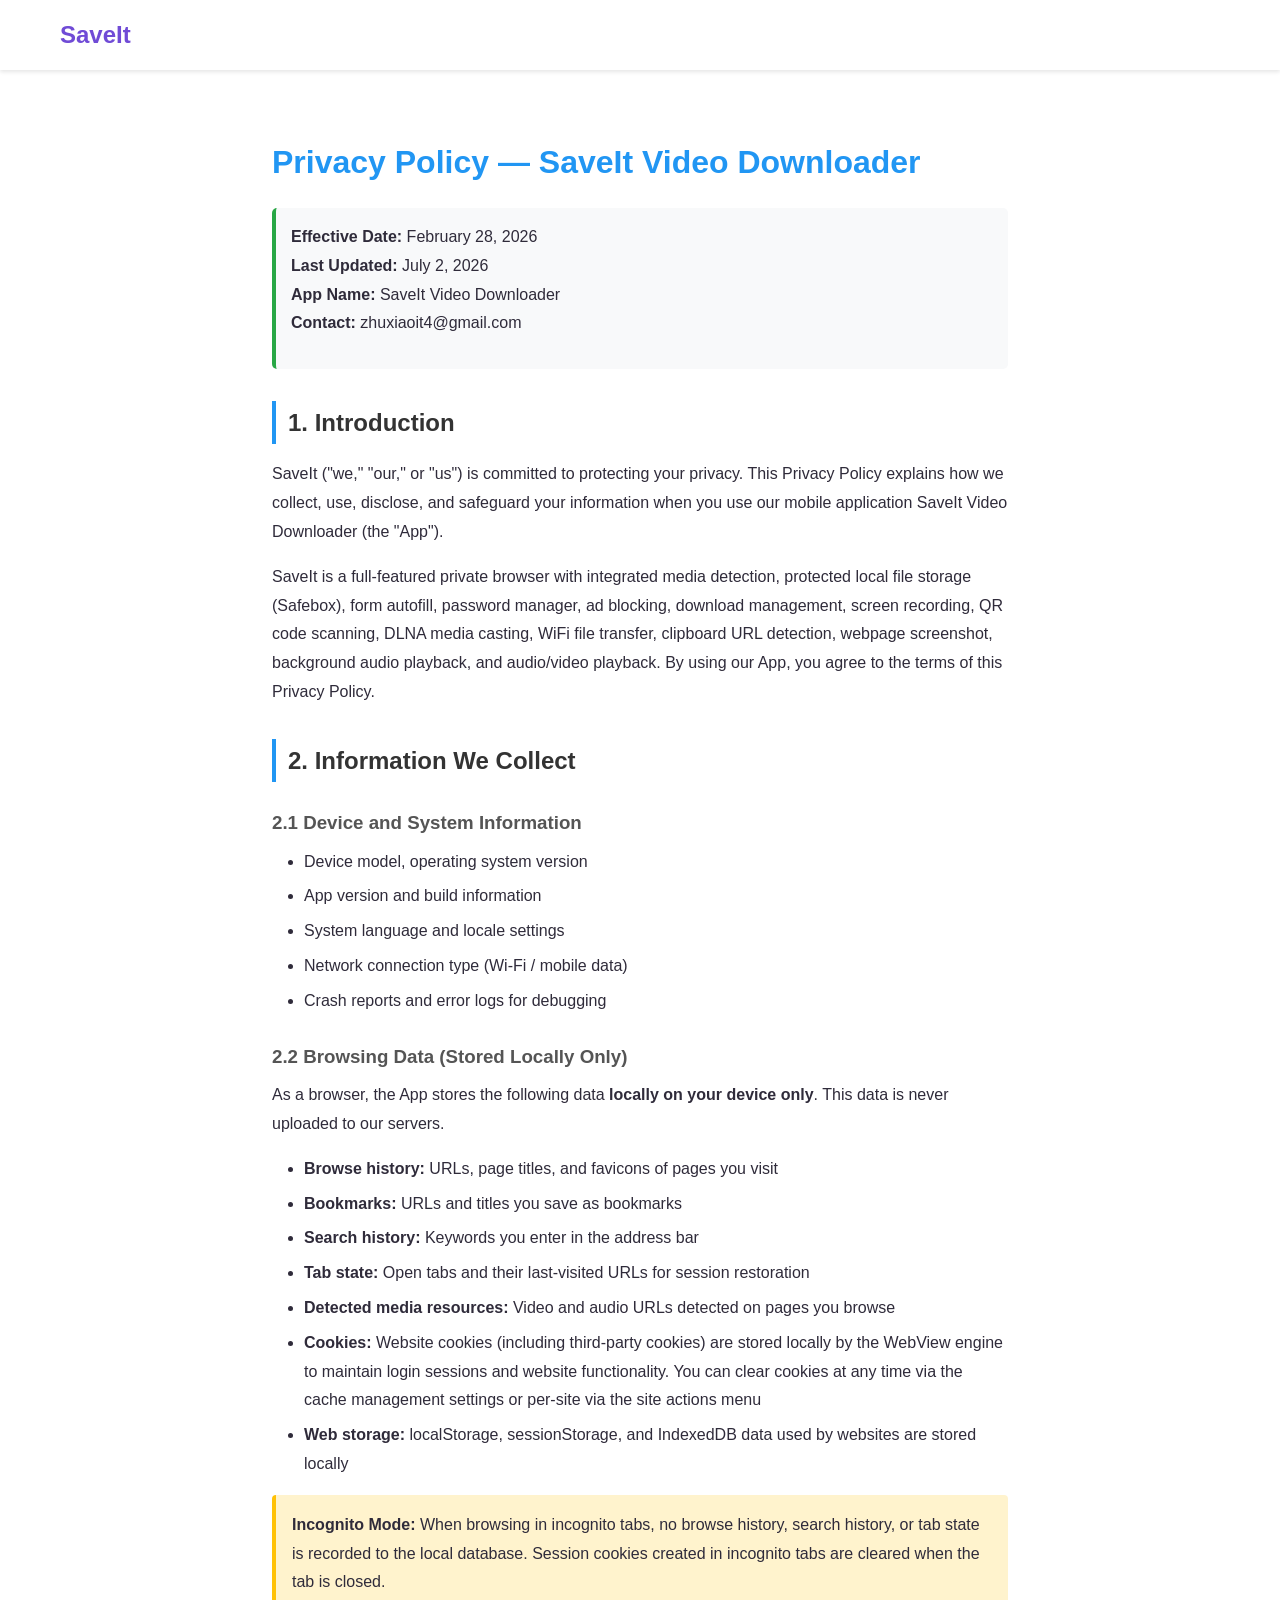
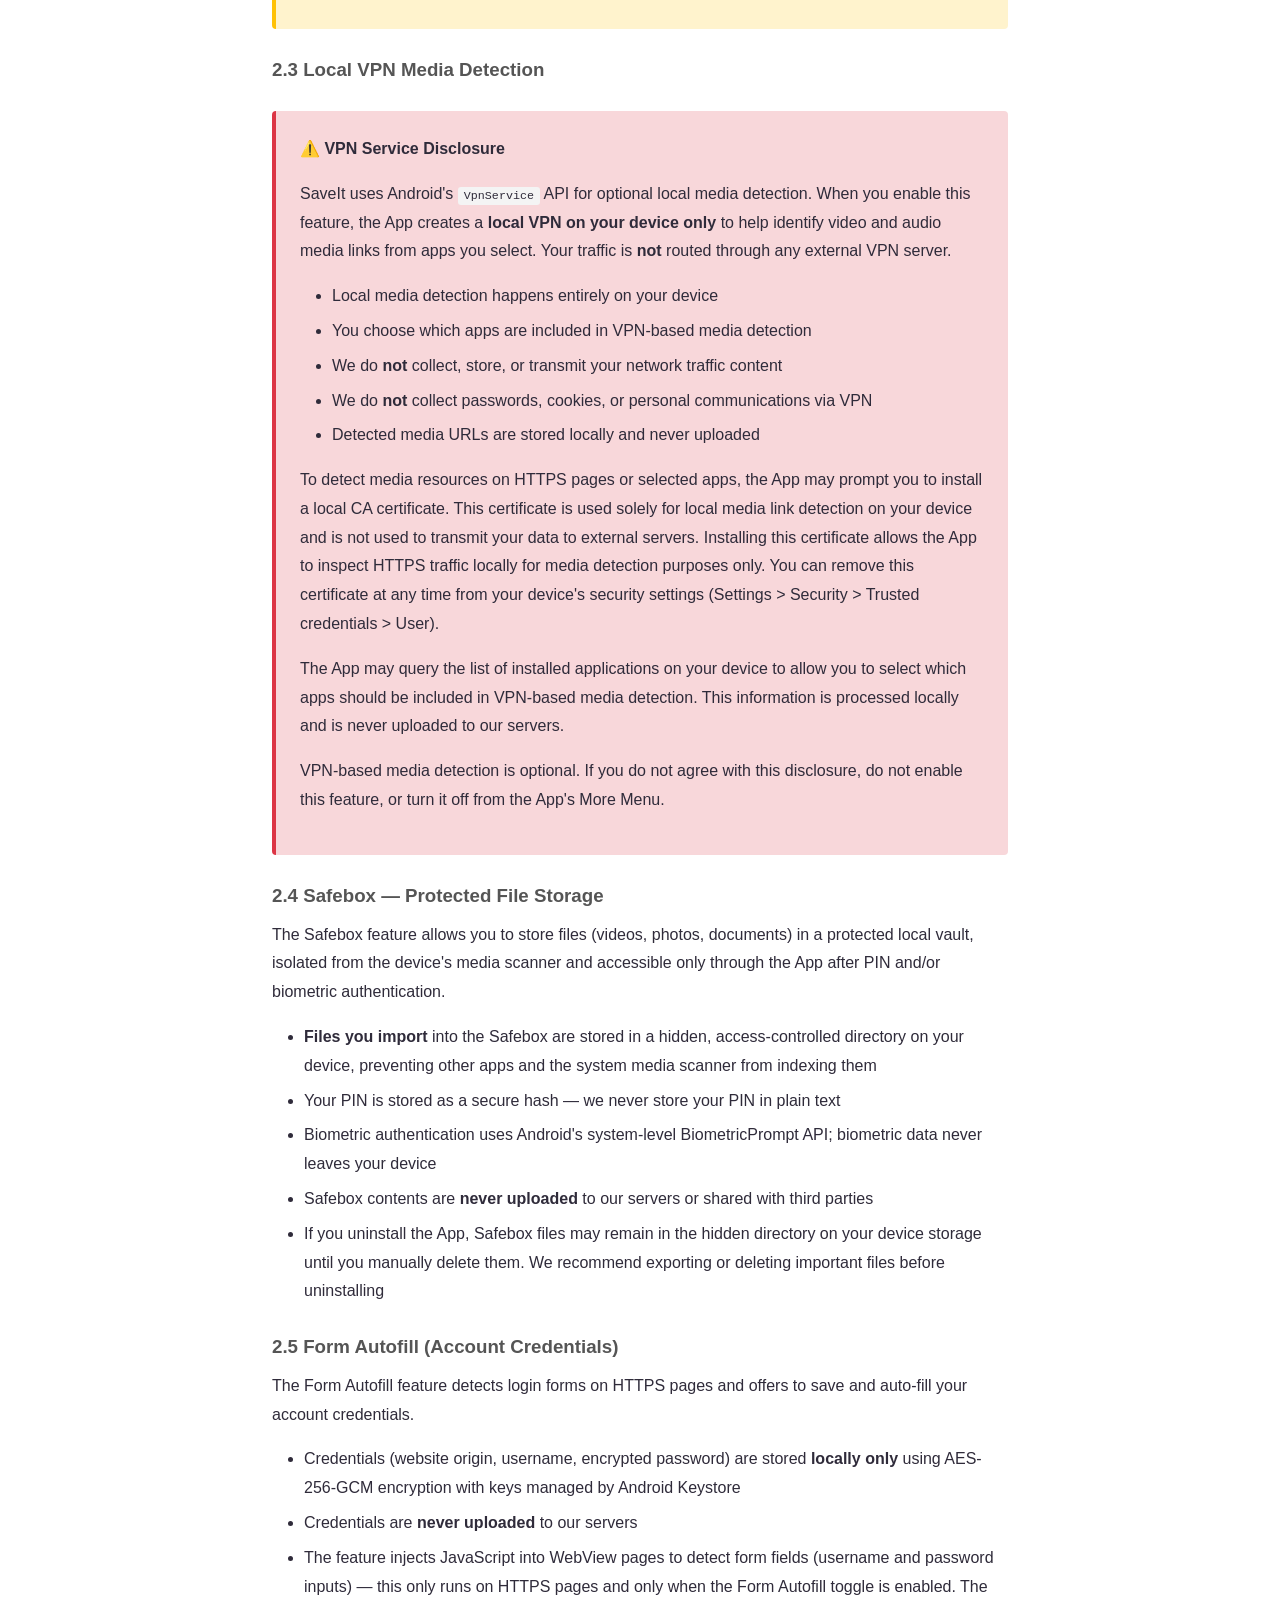
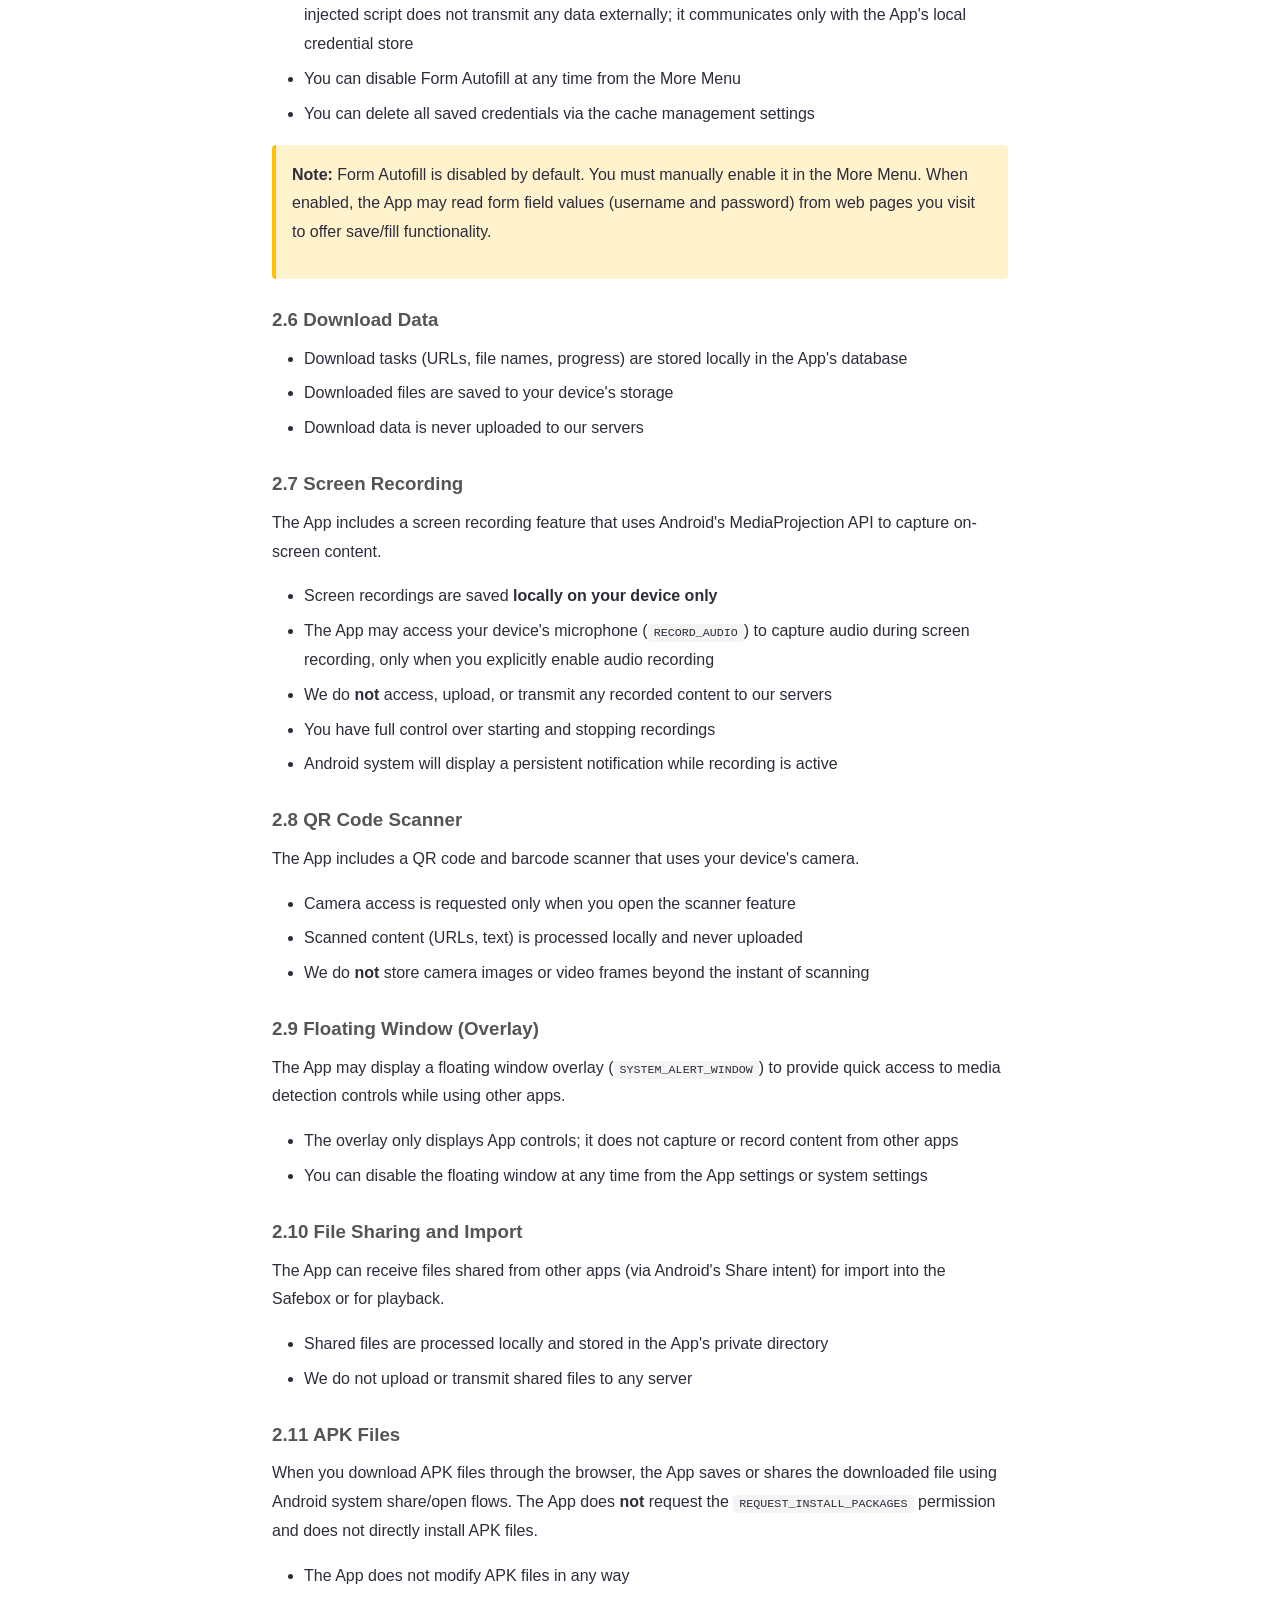
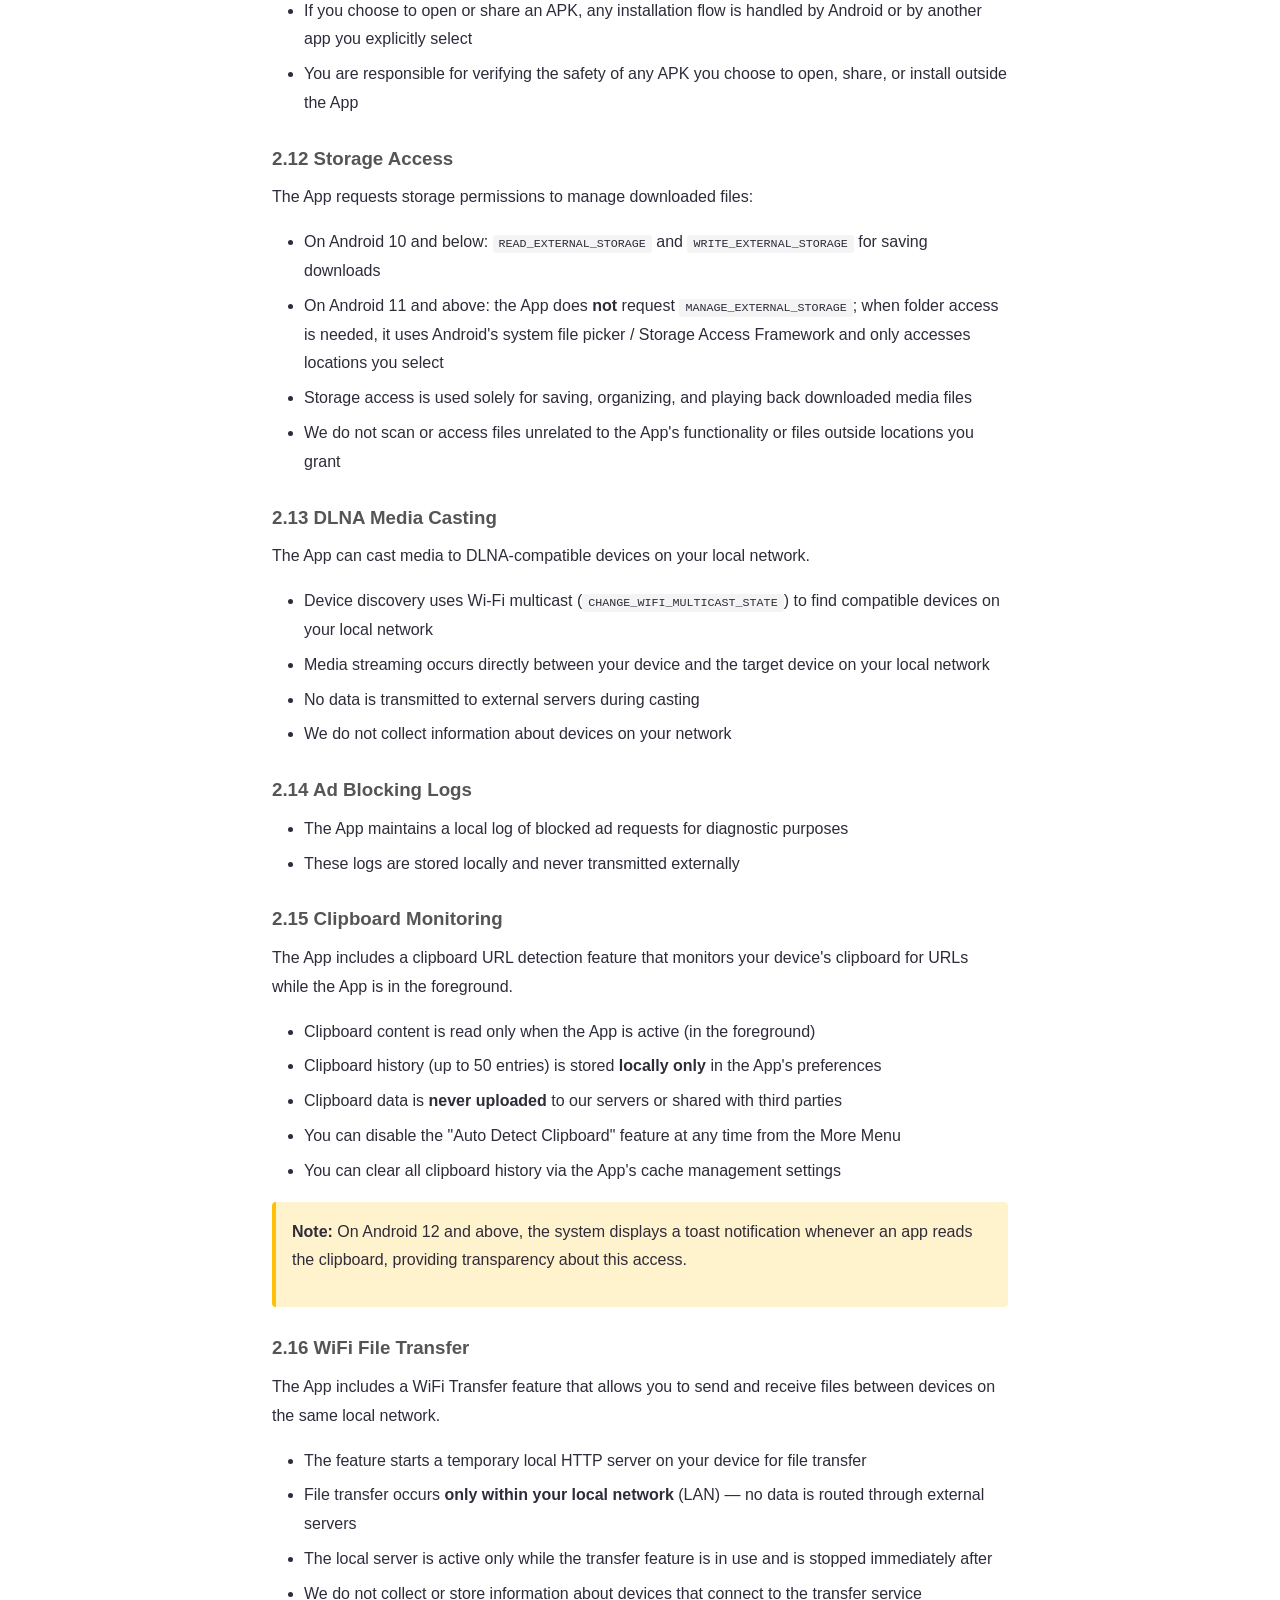
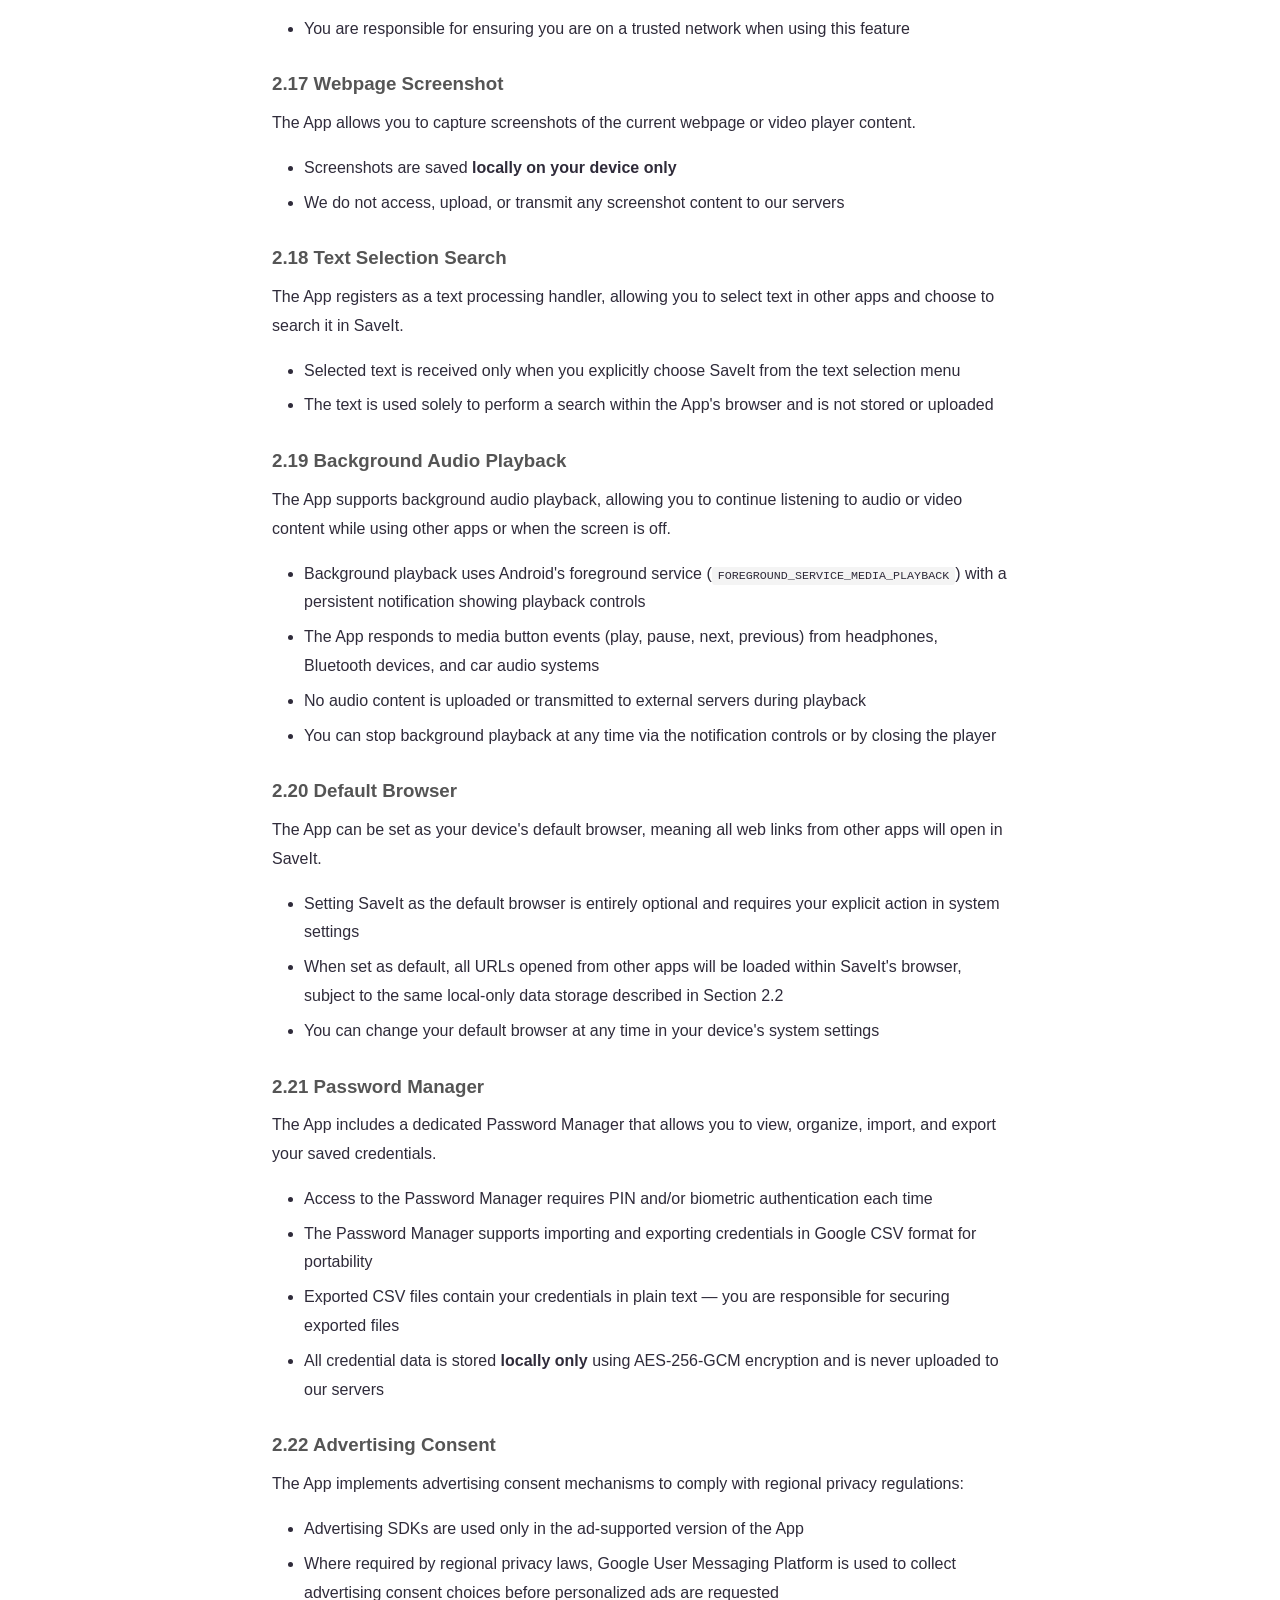
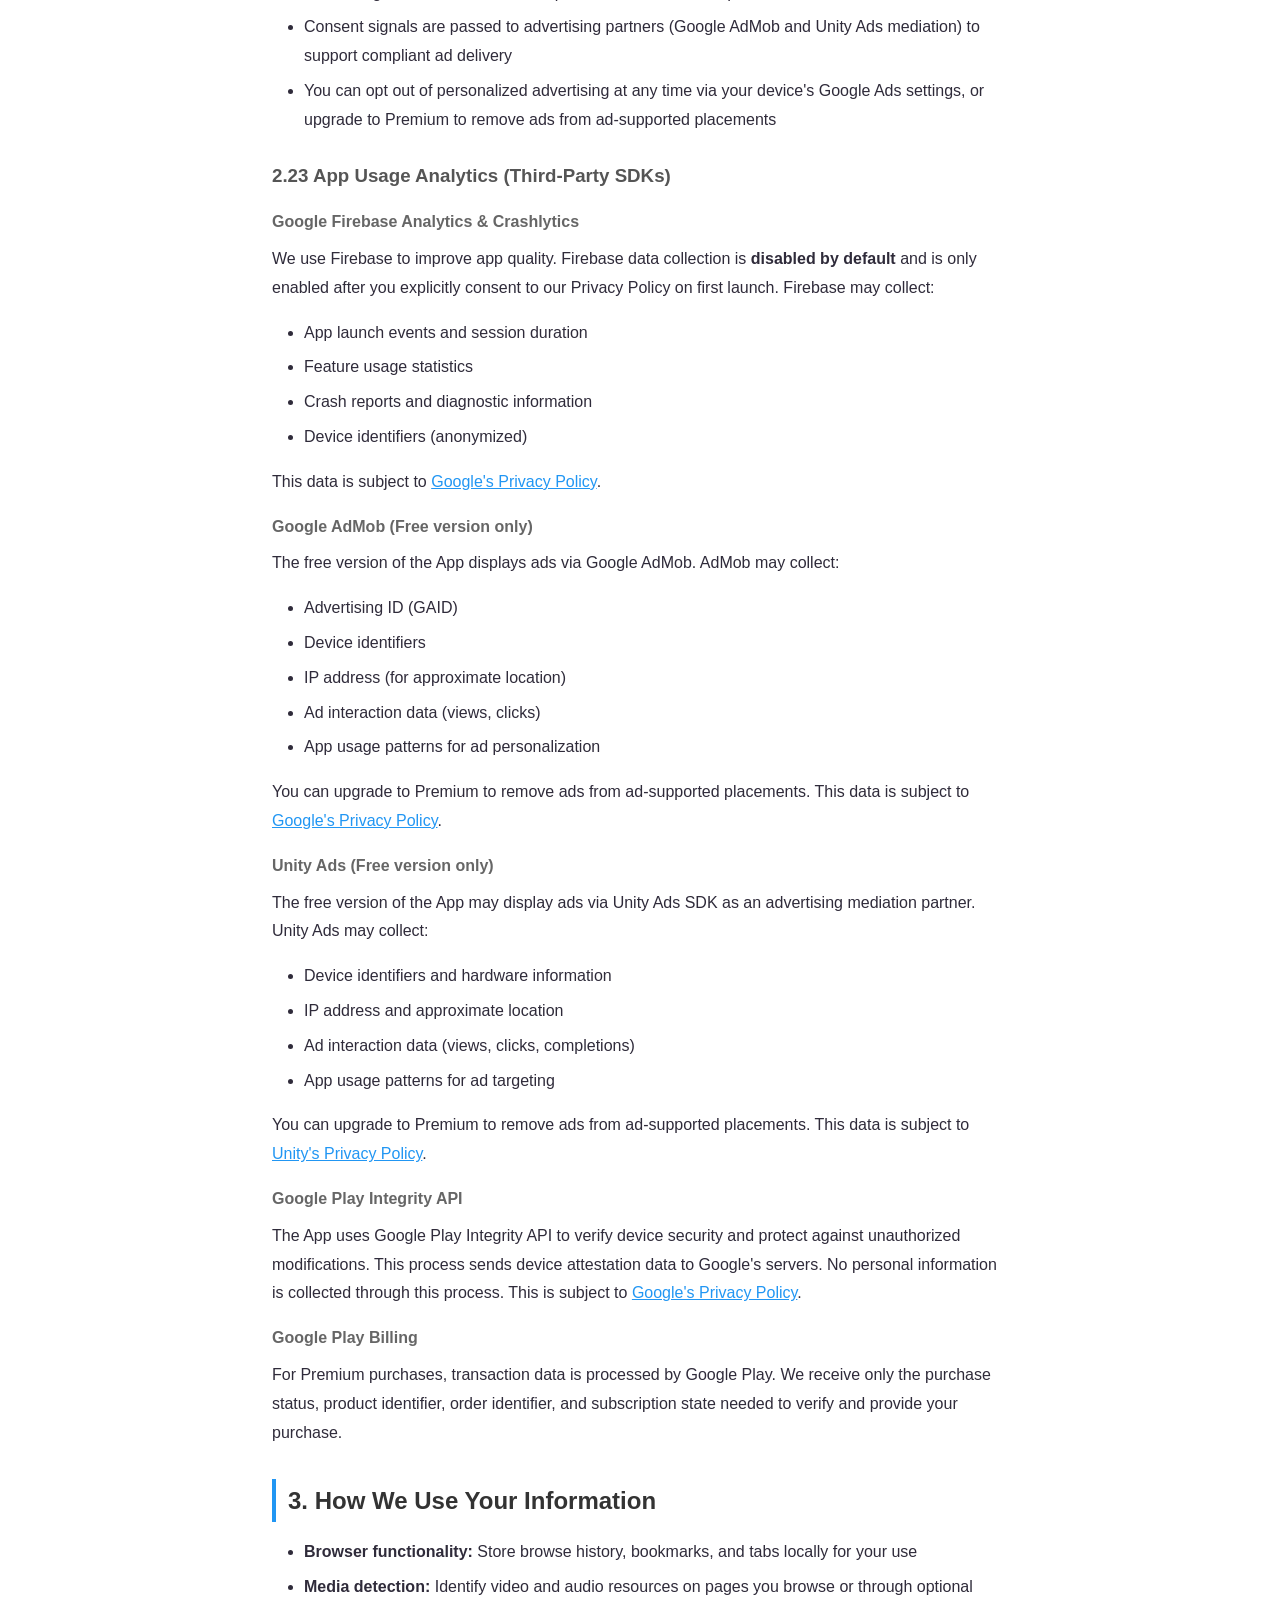
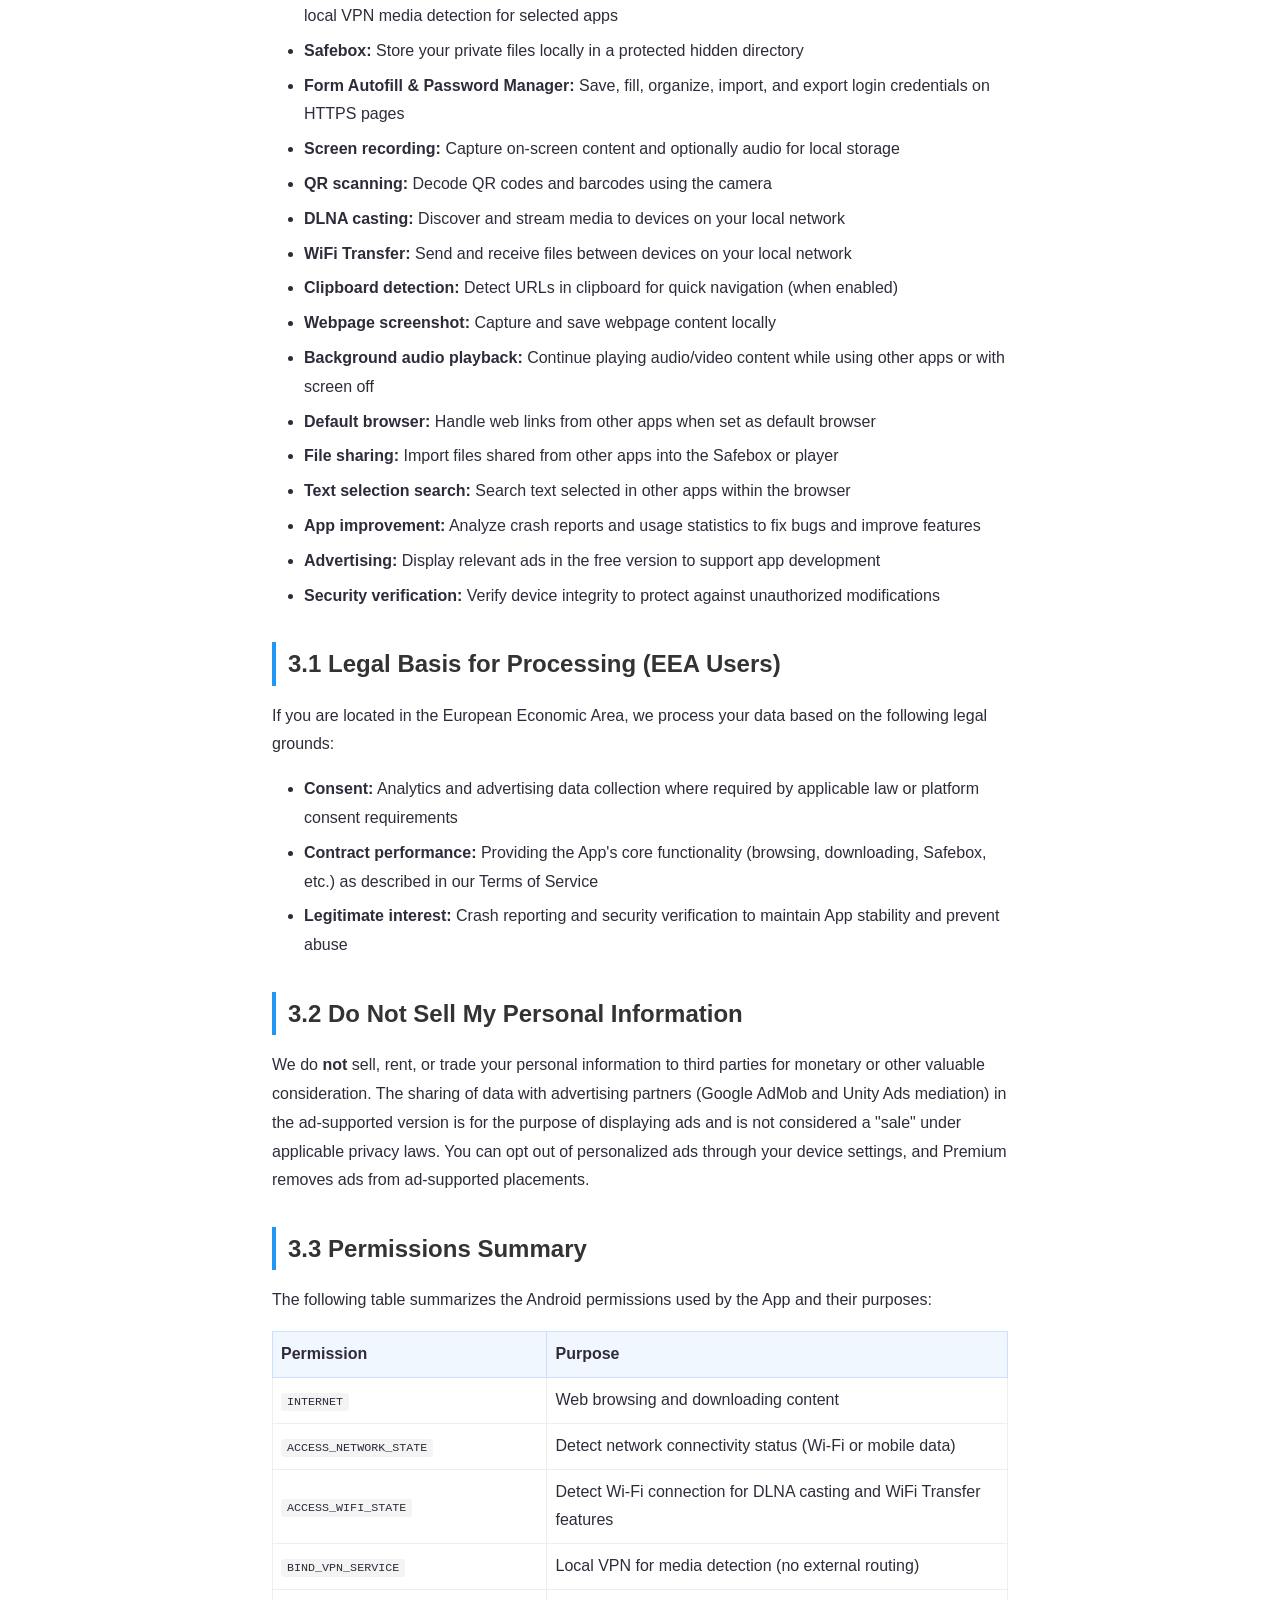
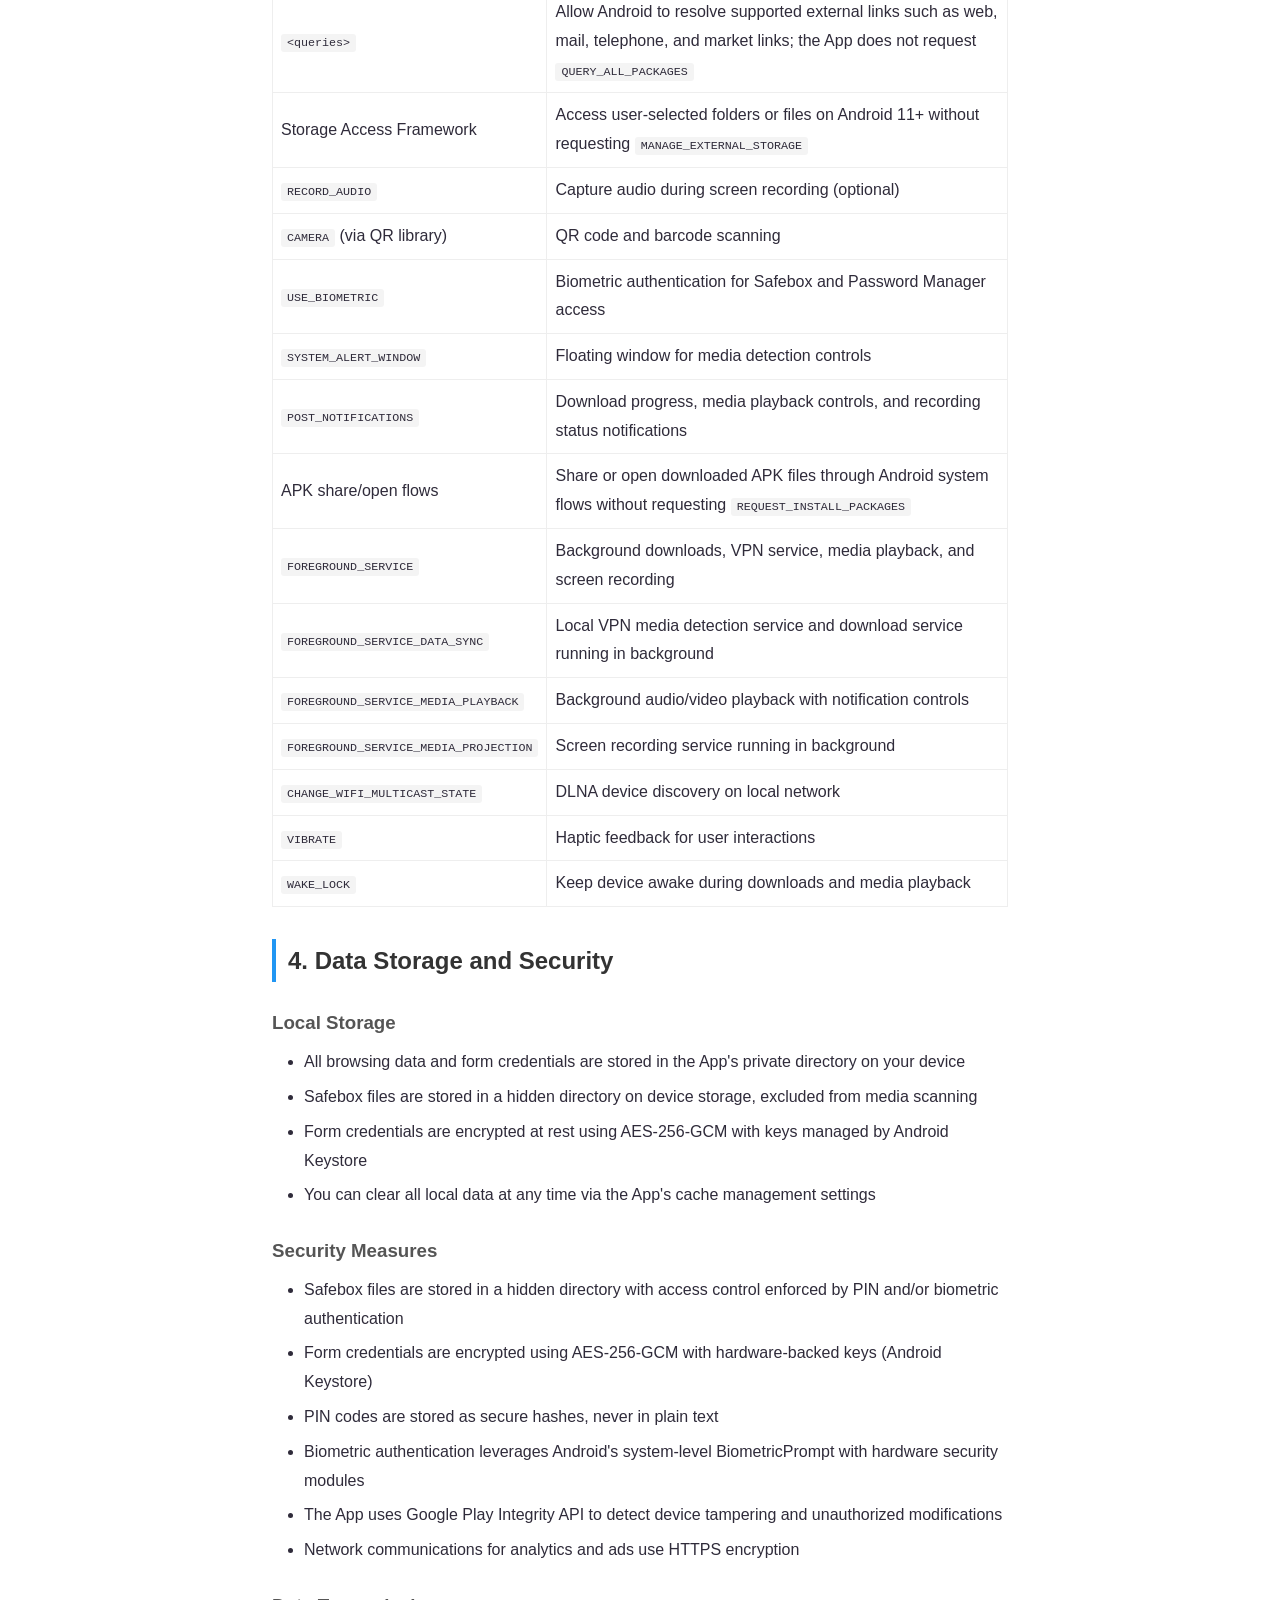
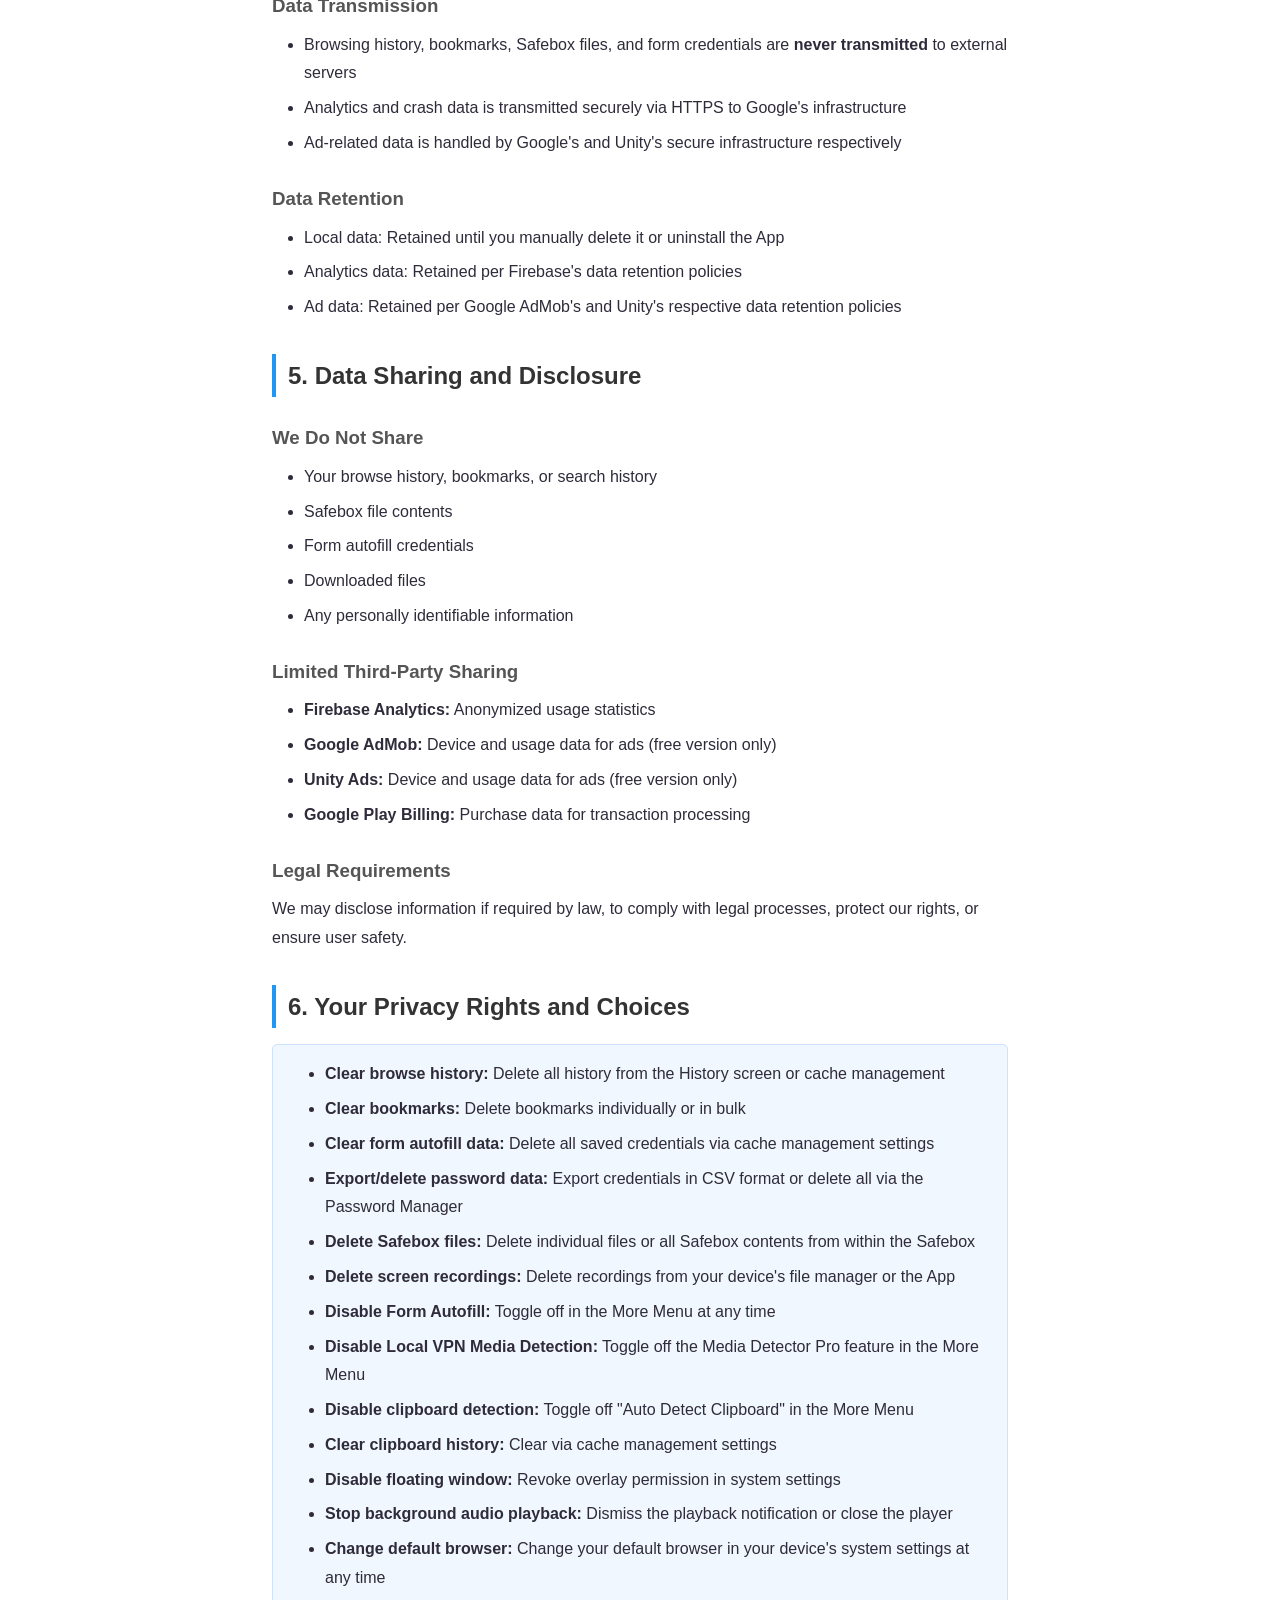
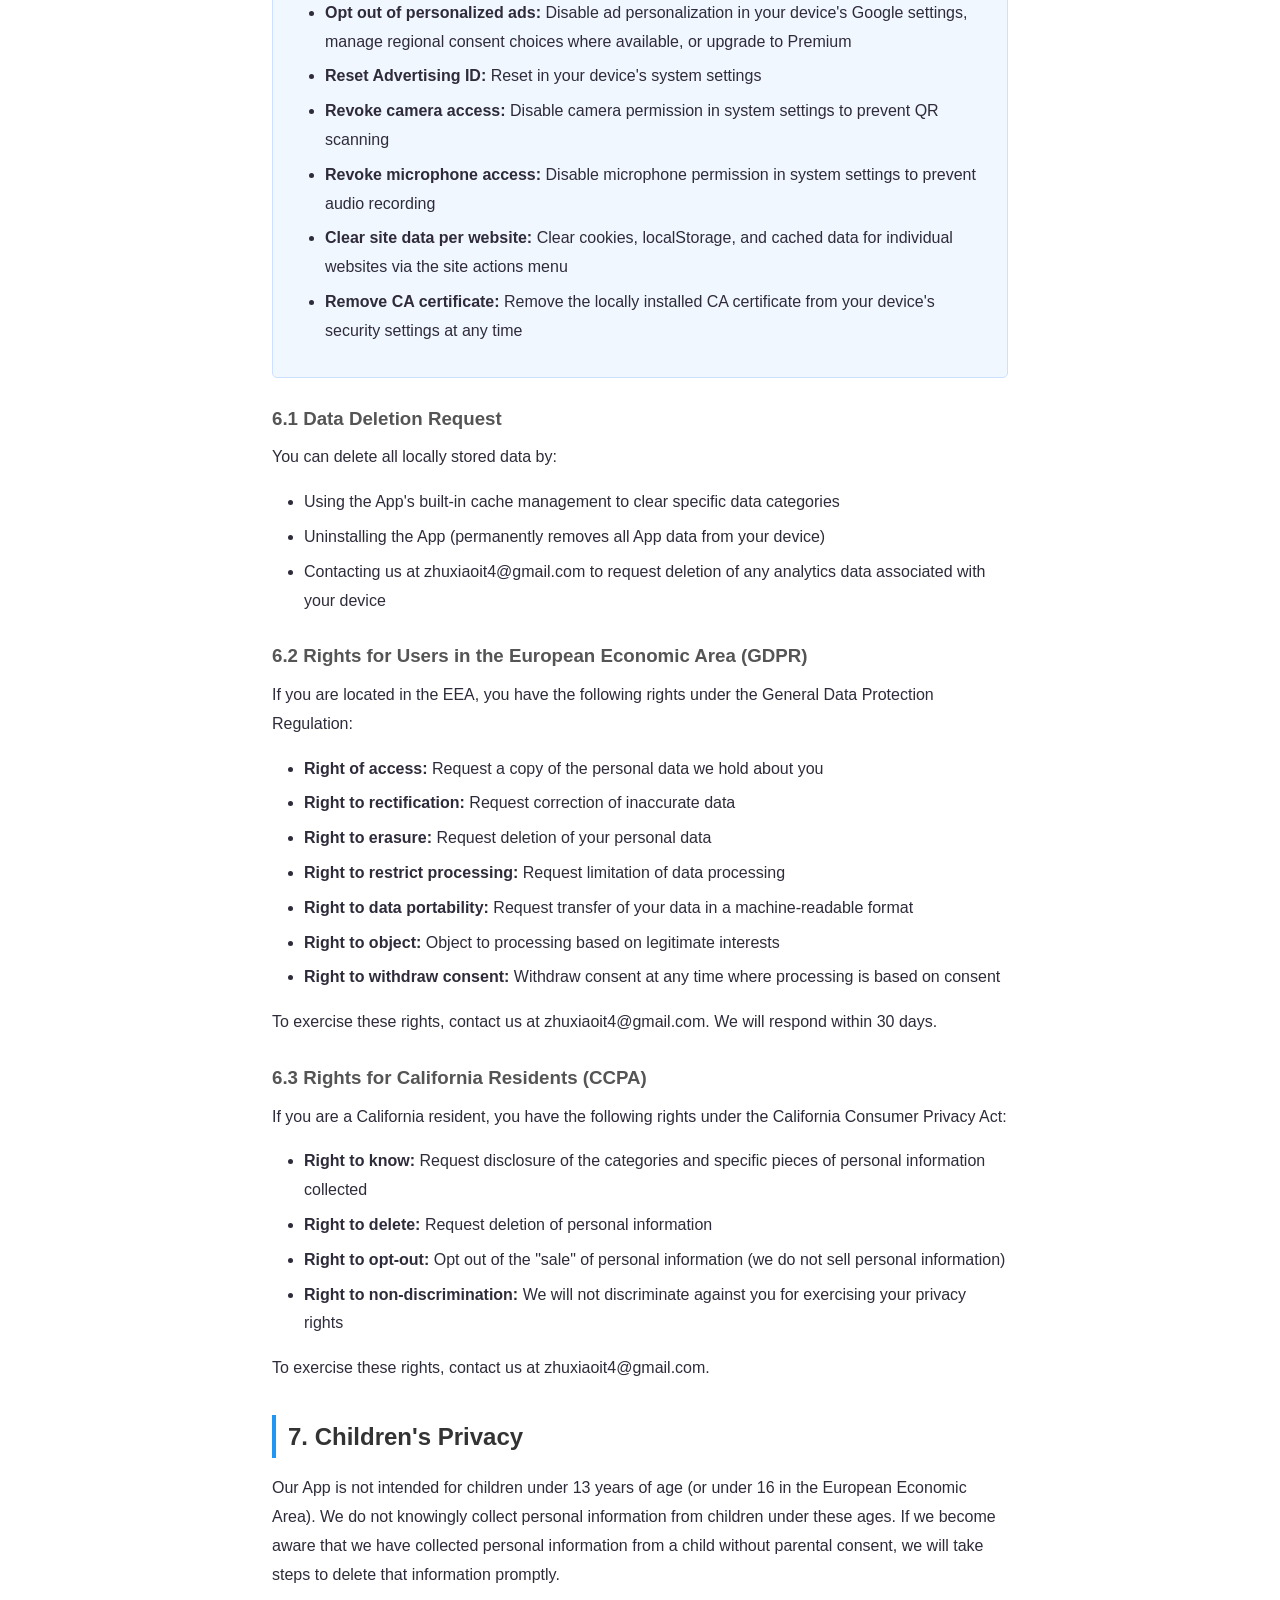
==== commit a64b6d66: "Update SaveIt privacy policy and terms" ====
--- a/privacy-policy.html
+++ b/privacy-policy.html
@@ -3,7 +3,7 @@
 <head>
     <meta charset="UTF-8">
     <meta name="viewport" content="width=device-width, initial-scale=1.0">
-    <title>Privacy Policy - SaveIt - Video &amp; Photo Saver</title>
+    <title>Privacy Policy - SaveIt Video Downloader</title>
     <link rel="stylesheet" href="css/style.css">
     <style>
         .policy-content {
@@ -110,18 +110,18 @@
     </header>
 
     <div class="policy-content">
-        <h1>Privacy Policy &mdash; SaveIt - Video &amp; Photo Saver</h1>
+        <h1>Privacy Policy &mdash; SaveIt Video Downloader</h1>
 
         <div class="meta-info">
             <p><strong>Effective Date:</strong> February 28, 2026<br>
-            <strong>Last Updated:</strong> May 31, 2026<br>
-            <strong>App Name:</strong> SaveIt - Video &amp; Photo Saver<br>
+            <strong>Last Updated:</strong> July 2, 2026<br>
+            <strong>App Name:</strong> SaveIt Video Downloader<br>
             <strong>Contact:</strong> zhuxiaoit4@gmail.com</p>
         </div>
 
         <h2>1. Introduction</h2>
-        <p>SaveIt ("we," "our," or "us") is committed to protecting your privacy. This Privacy Policy explains how we collect, use, disclose, and safeguard your information when you use our mobile application SaveIt - Video &amp; Photo Saver (the "App").</p>
-        <p>SaveIt is a full-featured private browser with integrated media detection, encrypted file storage (Safebox), form autofill, password manager, ad blocking, download management, screen recording, QR code scanning, DLNA media casting, WiFi file transfer, clipboard URL detection, webpage screenshot, background audio playback, and audio/video playback. By using our App, you agree to the terms of this Privacy Policy.</p>
+        <p>SaveIt ("we," "our," or "us") is committed to protecting your privacy. This Privacy Policy explains how we collect, use, disclose, and safeguard your information when you use our mobile application SaveIt Video Downloader (the "App").</p>
+        <p>SaveIt is a full-featured private browser with integrated media detection, protected local file storage (Safebox), form autofill, password manager, ad blocking, download management, screen recording, QR code scanning, DLNA media casting, WiFi file transfer, clipboard URL detection, webpage screenshot, background audio playback, and audio/video playback. By using our App, you agree to the terms of this Privacy Policy.</p>
 
         <h2>2. Information We Collect</h2>
 
@@ -149,29 +149,30 @@
             <p><strong>Incognito Mode:</strong> When browsing in incognito tabs, no browse history, search history, or tab state is recorded to the local database. Session cookies created in incognito tabs are cleared when the tab is closed.</p>
         </div>
 
-        <h3>2.3 VPN-Based Media Detection</h3>
+        <h3>2.3 Local VPN Media Detection</h3>
         <div class="warning">
             <p><strong>⚠️ VPN Service Disclosure</strong></p>
-            <p>SaveIt uses Android's <code>VpnService</code> API to intercept local network traffic for the purpose of detecting video and audio media resources. This is a <strong>local VPN only</strong> &mdash; your traffic is <strong>not</strong> routed through any external server.</p>
+            <p>SaveIt uses Android's <code>VpnService</code> API for optional local media detection. When you enable this feature, the App creates a <strong>local VPN on your device only</strong> to help identify video and audio media links from apps you select. Your traffic is <strong>not</strong> routed through any external VPN server.</p>
             <ul>
-                <li>All traffic analysis happens entirely on your device</li>
+                <li>Local media detection happens entirely on your device</li>
+                <li>You choose which apps are included in VPN-based media detection</li>
                 <li>We do <strong>not</strong> collect, store, or transmit your network traffic content</li>
                 <li>We do <strong>not</strong> collect passwords, cookies, or personal communications via VPN</li>
                 <li>Detected media URLs are stored locally and never uploaded</li>
             </ul>
-            <p>To detect media resources on HTTPS pages, the App may prompt you to install a local CA certificate. This certificate is used solely for local traffic analysis on your device and is not used to intercept or transmit your data to external servers. Installing this certificate allows the App to decrypt HTTPS traffic locally for media detection purposes only. You can remove this certificate at any time from your device's security settings (Settings &gt; Security &gt; Trusted credentials &gt; User).</p>
-            <p>The App may query the list of installed applications on your device to allow you to select which apps' traffic should be monitored by the VPN. This information is processed locally and is never uploaded to our servers.</p>
-            <p>You cannot opt out of VPN usage as it is essential for the media detection feature. If you do not agree, please do not use this feature or uninstall the App.</p>
-        </div>
-
-        <h3>2.4 Safebox &mdash; Encrypted File Storage</h3>
-        <p>The Safebox feature allows you to store files (videos, photos, documents) in an encrypted local vault protected by a PIN and/or biometric authentication.</p>
-        <ul>
-            <li><strong>Files you import</strong> into the Safebox are encrypted using AES and stored in the App's private directory on your device</li>
+            <p>To detect media resources on HTTPS pages or selected apps, the App may prompt you to install a local CA certificate. This certificate is used solely for local media link detection on your device and is not used to transmit your data to external servers. Installing this certificate allows the App to inspect HTTPS traffic locally for media detection purposes only. You can remove this certificate at any time from your device's security settings (Settings &gt; Security &gt; Trusted credentials &gt; User).</p>
+            <p>The App may query the list of installed applications on your device to allow you to select which apps should be included in VPN-based media detection. This information is processed locally and is never uploaded to our servers.</p>
+            <p>VPN-based media detection is optional. If you do not agree with this disclosure, do not enable this feature, or turn it off from the App's More Menu.</p>
+        </div>
+
+        <h3>2.4 Safebox &mdash; Protected File Storage</h3>
+        <p>The Safebox feature allows you to store files (videos, photos, documents) in a protected local vault, isolated from the device's media scanner and accessible only through the App after PIN and/or biometric authentication.</p>
+        <ul>
+            <li><strong>Files you import</strong> into the Safebox are stored in a hidden, access-controlled directory on your device, preventing other apps and the system media scanner from indexing them</li>
             <li>Your PIN is stored as a secure hash &mdash; we never store your PIN in plain text</li>
             <li>Biometric authentication uses Android's system-level BiometricPrompt API; biometric data never leaves your device</li>
             <li>Safebox contents are <strong>never uploaded</strong> to our servers or shared with third parties</li>
-            <li>If you uninstall the App, all Safebox data is permanently deleted along with the App's data</li>
+            <li>If you uninstall the App, Safebox files may remain in the hidden directory on your device storage until you manually delete them. We recommend exporting or deleting important files before uninstalling</li>
         </ul>
 
         <h3>2.5 Form Autofill (Account Credentials)</h3>
@@ -226,21 +227,21 @@
             <li>We do not upload or transmit shared files to any server</li>
         </ul>
 
-        <h3>2.11 APK Installation</h3>
-        <p>When you download APK files through the browser, the App may request the <code>REQUEST_INSTALL_PACKAGES</code> permission to trigger the system installer.</p>
+        <h3>2.11 APK Files</h3>
+        <p>When you download APK files through the browser, the App saves or shares the downloaded file using Android system share/open flows. The App does <strong>not</strong> request the <code>REQUEST_INSTALL_PACKAGES</code> permission and does not directly install APK files.</p>
         <ul>
             <li>The App does not modify APK files in any way</li>
-            <li>Installation is handled entirely by the Android system installer</li>
-            <li>You are responsible for verifying the safety of any APK you choose to install</li>
+            <li>If you choose to open or share an APK, any installation flow is handled by Android or by another app you explicitly select</li>
+            <li>You are responsible for verifying the safety of any APK you choose to open, share, or install outside the App</li>
         </ul>
 
         <h3>2.12 Storage Access</h3>
         <p>The App requests storage permissions to manage downloaded files:</p>
         <ul>
             <li>On Android 10 and below: <code>READ_EXTERNAL_STORAGE</code> and <code>WRITE_EXTERNAL_STORAGE</code> for saving downloads</li>
-            <li>On Android 11+: <code>MANAGE_EXTERNAL_STORAGE</code> to scan and manage files in the public Downloads directory</li>
+            <li>On Android 11 and above: the App does <strong>not</strong> request <code>MANAGE_EXTERNAL_STORAGE</code>; when folder access is needed, it uses Android's system file picker / Storage Access Framework and only accesses locations you select</li>
             <li>Storage access is used solely for saving, organizing, and playing back downloaded media files</li>
-            <li>We do not scan or access files unrelated to the App's functionality</li>
+            <li>We do not scan or access files unrelated to the App's functionality or files outside locations you grant</li>
         </ul>
 
         <h3>2.13 DLNA Media Casting</h3>
@@ -324,9 +325,10 @@
         <h3>2.22 Advertising Consent</h3>
         <p>The App implements advertising consent mechanisms to comply with regional privacy regulations:</p>
         <ul>
-            <li>Advertising data collection is <strong>disabled by default</strong> and only enabled after you explicitly accept our Privacy Policy on first launch</li>
-            <li>For users in the European Economic Area, GDPR consent signals are passed to advertising partners (Unity Ads, AdMob, InMobi) to ensure compliant ad delivery</li>
-            <li>You can opt out of personalized advertising at any time via your device's Google Ads settings, or upgrade to VIP to remove all ads entirely</li>
+            <li>Advertising SDKs are used only in the ad-supported version of the App</li>
+            <li>Where required by regional privacy laws, Google User Messaging Platform is used to collect advertising consent choices before personalized ads are requested</li>
+            <li>Consent signals are passed to advertising partners (Google AdMob and Unity Ads mediation) to support compliant ad delivery</li>
+            <li>You can opt out of personalized advertising at any time via your device's Google Ads settings, or upgrade to Premium to remove ads from ad-supported placements</li>
         </ul>
 
         <h3>2.23 App Usage Analytics (Third-Party SDKs)</h3>
@@ -350,17 +352,7 @@
             <li>Ad interaction data (views, clicks)</li>
             <li>App usage patterns for ad personalization</li>
         </ul>
-        <p>You can upgrade to VIP to remove all ads. This data is subject to <a href="https://policies.google.com/privacy" target="_blank">Google's Privacy Policy</a>.</p>
-
-        <h4>InMobi (Free version only)</h4>
-        <p>The free version of the App may also display ads via InMobi SDK. InMobi may collect:</p>
-        <ul>
-            <li>Device identifiers and hardware information</li>
-            <li>IP address and approximate location</li>
-            <li>Ad interaction data</li>
-            <li>App usage patterns for ad targeting</li>
-        </ul>
-        <p>You can upgrade to VIP to remove all ads. This data is subject to <a href="https://www.inmobi.com/privacy-policy" target="_blank">InMobi's Privacy Policy</a>.</p>
+        <p>You can upgrade to Premium to remove ads from ad-supported placements. This data is subject to <a href="https://policies.google.com/privacy" target="_blank">Google's Privacy Policy</a>.</p>
 
         <h4>Unity Ads (Free version only)</h4>
         <p>The free version of the App may display ads via Unity Ads SDK as an advertising mediation partner. Unity Ads may collect:</p>
@@ -370,19 +362,19 @@
             <li>Ad interaction data (views, clicks, completions)</li>
             <li>App usage patterns for ad targeting</li>
         </ul>
-        <p>You can upgrade to VIP to remove all ads. This data is subject to <a href="https://unity.com/legal/privacy-policy" target="_blank">Unity's Privacy Policy</a>.</p>
+        <p>You can upgrade to Premium to remove ads from ad-supported placements. This data is subject to <a href="https://unity.com/legal/privacy-policy" target="_blank">Unity's Privacy Policy</a>.</p>
 
         <h4>Google Play Integrity API</h4>
         <p>The App uses Google Play Integrity API to verify device security and protect against unauthorized modifications. This process sends device attestation data to Google's servers. No personal information is collected through this process. This is subject to <a href="https://policies.google.com/privacy" target="_blank">Google's Privacy Policy</a>.</p>
 
         <h4>Google Play Billing</h4>
-        <p>For VIP purchases, transaction data is processed by Google Play. We receive only the purchase status and subscription state.</p>
+        <p>For Premium purchases, transaction data is processed by Google Play. We receive only the purchase status, product identifier, order identifier, and subscription state needed to verify and provide your purchase.</p>
 
         <h2>3. How We Use Your Information</h2>
         <ul>
             <li><strong>Browser functionality:</strong> Store browse history, bookmarks, and tabs locally for your use</li>
-            <li><strong>Media detection:</strong> Identify video and audio resources from network traffic for download</li>
-            <li><strong>Safebox:</strong> Encrypt and store your private files locally</li>
+            <li><strong>Media detection:</strong> Identify video and audio resources on pages you browse or through optional local VPN media detection for selected apps</li>
+            <li><strong>Safebox:</strong> Store your private files locally in a protected hidden directory</li>
             <li><strong>Form Autofill &amp; Password Manager:</strong> Save, fill, organize, import, and export login credentials on HTTPS pages</li>
             <li><strong>Screen recording:</strong> Capture on-screen content and optionally audio for local storage</li>
             <li><strong>QR scanning:</strong> Decode QR codes and barcodes using the camera</li>
@@ -402,13 +394,13 @@
         <h2>3.1 Legal Basis for Processing (EEA Users)</h2>
         <p>If you are located in the European Economic Area, we process your data based on the following legal grounds:</p>
         <ul>
-            <li><strong>Consent:</strong> Analytics and advertising data collection (you provide consent on first launch; you can withdraw consent by disabling analytics in settings or upgrading to VIP)</li>
+            <li><strong>Consent:</strong> Analytics and advertising data collection where required by applicable law or platform consent requirements</li>
             <li><strong>Contract performance:</strong> Providing the App's core functionality (browsing, downloading, Safebox, etc.) as described in our Terms of Service</li>
             <li><strong>Legitimate interest:</strong> Crash reporting and security verification to maintain App stability and prevent abuse</li>
         </ul>
 
         <h2>3.2 Do Not Sell My Personal Information</h2>
-        <p>We do <strong>not</strong> sell, rent, or trade your personal information to third parties for monetary or other valuable consideration. The sharing of data with advertising partners (AdMob, InMobi, Unity Ads) in the free version is for the purpose of displaying ads and is not considered a "sale" under applicable privacy laws. You can opt out of this sharing entirely by upgrading to VIP.</p>
+        <p>We do <strong>not</strong> sell, rent, or trade your personal information to third parties for monetary or other valuable consideration. The sharing of data with advertising partners (Google AdMob and Unity Ads mediation) in the ad-supported version is for the purpose of displaying ads and is not considered a "sale" under applicable privacy laws. You can opt out of personalized ads through your device settings, and Premium removes ads from ad-supported placements.</p>
 
         <h2>3.3 Permissions Summary</h2>
         <p>The following table summarizes the Android permissions used by the App and their purposes:</p>
@@ -434,12 +426,12 @@
                 <td style="border:1px solid #eee; padding:8px;">Local VPN for media detection (no external routing)</td>
             </tr>
             <tr>
-                <td style="border:1px solid #eee; padding:8px;"><code>QUERY_ALL_PACKAGES</code> / <code>&lt;queries&gt;</code></td>
-                <td style="border:1px solid #eee; padding:8px;">Query installed applications to allow user selection of VPN target apps; processed locally only</td>
-            </tr>
-            <tr>
-                <td style="border:1px solid #eee; padding:8px;"><code>MANAGE_EXTERNAL_STORAGE</code></td>
-                <td style="border:1px solid #eee; padding:8px;">Manage downloaded files in public directories (Android 11+)</td>
+                <td style="border:1px solid #eee; padding:8px;"><code>&lt;queries&gt;</code></td>
+                <td style="border:1px solid #eee; padding:8px;">Allow Android to resolve supported external links such as web, mail, telephone, and market links; the App does not request <code>QUERY_ALL_PACKAGES</code></td>
+            </tr>
+            <tr>
+                <td style="border:1px solid #eee; padding:8px;">Storage Access Framework</td>
+                <td style="border:1px solid #eee; padding:8px;">Access user-selected folders or files on Android 11+ without requesting <code>MANAGE_EXTERNAL_STORAGE</code></td>
             </tr>
             <tr>
                 <td style="border:1px solid #eee; padding:8px;"><code>RECORD_AUDIO</code></td>
@@ -462,8 +454,8 @@
                 <td style="border:1px solid #eee; padding:8px;">Download progress, media playback controls, and recording status notifications</td>
             </tr>
             <tr>
-                <td style="border:1px solid #eee; padding:8px;"><code>REQUEST_INSTALL_PACKAGES</code></td>
-                <td style="border:1px solid #eee; padding:8px;">Allow installation of downloaded APK files</td>
+                <td style="border:1px solid #eee; padding:8px;">APK share/open flows</td>
+                <td style="border:1px solid #eee; padding:8px;">Share or open downloaded APK files through Android system flows without requesting <code>REQUEST_INSTALL_PACKAGES</code></td>
             </tr>
             <tr>
                 <td style="border:1px solid #eee; padding:8px;"><code>FOREGROUND_SERVICE</code></td>
@@ -471,7 +463,7 @@
             </tr>
             <tr>
                 <td style="border:1px solid #eee; padding:8px;"><code>FOREGROUND_SERVICE_DATA_SYNC</code></td>
-                <td style="border:1px solid #eee; padding:8px;">VPN media detection service and download service running in background</td>
+                <td style="border:1px solid #eee; padding:8px;">Local VPN media detection service and download service running in background</td>
             </tr>
             <tr>
                 <td style="border:1px solid #eee; padding:8px;"><code>FOREGROUND_SERVICE_MEDIA_PLAYBACK</code></td>
@@ -499,14 +491,15 @@
 
         <h3>Local Storage</h3>
         <ul>
-            <li>All browsing data, Safebox files, and form credentials are stored in the App's private directory on your device</li>
-            <li>Sensitive data (Safebox files, form credentials) is encrypted at rest using AES-256-GCM with keys managed by Android Keystore</li>
+            <li>All browsing data and form credentials are stored in the App's private directory on your device</li>
+            <li>Safebox files are stored in a hidden directory on device storage, excluded from media scanning</li>
+            <li>Form credentials are encrypted at rest using AES-256-GCM with keys managed by Android Keystore</li>
             <li>You can clear all local data at any time via the App's cache management settings</li>
         </ul>
 
         <h3>Security Measures</h3>
         <ul>
-            <li>Safebox files are encrypted with AES before being written to disk</li>
+            <li>Safebox files are stored in a hidden directory with access control enforced by PIN and/or biometric authentication</li>
             <li>Form credentials are encrypted using AES-256-GCM with hardware-backed keys (Android Keystore)</li>
             <li>PIN codes are stored as secure hashes, never in plain text</li>
             <li>Biometric authentication leverages Android's system-level BiometricPrompt with hardware security modules</li>
@@ -518,14 +511,14 @@
         <ul>
             <li>Browsing history, bookmarks, Safebox files, and form credentials are <strong>never transmitted</strong> to external servers</li>
             <li>Analytics and crash data is transmitted securely via HTTPS to Google's infrastructure</li>
-            <li>Ad-related data is handled by Google's, InMobi's, and Unity's secure infrastructure respectively</li>
+            <li>Ad-related data is handled by Google's and Unity's secure infrastructure respectively</li>
         </ul>
 
         <h3>Data Retention</h3>
         <ul>
             <li>Local data: Retained until you manually delete it or uninstall the App</li>
             <li>Analytics data: Retained per Firebase's data retention policies</li>
-            <li>Ad data: Retained per Google AdMob's, InMobi's, and Unity's respective data retention policies</li>
+            <li>Ad data: Retained per Google AdMob's and Unity's respective data retention policies</li>
         </ul>
 
         <h2>5. Data Sharing and Disclosure</h2>
@@ -543,7 +536,6 @@
         <ul>
             <li><strong>Firebase Analytics:</strong> Anonymized usage statistics</li>
             <li><strong>Google AdMob:</strong> Device and usage data for ads (free version only)</li>
-            <li><strong>InMobi:</strong> Device and usage data for ads (free version only)</li>
             <li><strong>Unity Ads:</strong> Device and usage data for ads (free version only)</li>
             <li><strong>Google Play Billing:</strong> Purchase data for transaction processing</li>
         </ul>
@@ -561,13 +553,13 @@
                 <li><strong>Delete Safebox files:</strong> Delete individual files or all Safebox contents from within the Safebox</li>
                 <li><strong>Delete screen recordings:</strong> Delete recordings from your device's file manager or the App</li>
                 <li><strong>Disable Form Autofill:</strong> Toggle off in the More Menu at any time</li>
-                <li><strong>Disable VPN media detection:</strong> Toggle off the VPN Capture feature in the More Menu</li>
+                <li><strong>Disable Local VPN Media Detection:</strong> Toggle off the Media Detector Pro feature in the More Menu</li>
                 <li><strong>Disable clipboard detection:</strong> Toggle off "Auto Detect Clipboard" in the More Menu</li>
                 <li><strong>Clear clipboard history:</strong> Clear via cache management settings</li>
                 <li><strong>Disable floating window:</strong> Revoke overlay permission in system settings</li>
                 <li><strong>Stop background audio playback:</strong> Dismiss the playback notification or close the player</li>
                 <li><strong>Change default browser:</strong> Change your default browser in your device's system settings at any time</li>
-                <li><strong>Opt out of personalized ads:</strong> Disable ad personalization in your device's Google settings, or upgrade to VIP</li>
+                <li><strong>Opt out of personalized ads:</strong> Disable ad personalization in your device's Google settings, manage regional consent choices where available, or upgrade to Premium</li>
                 <li><strong>Reset Advertising ID:</strong> Reset in your device's system settings</li>
                 <li><strong>Revoke camera access:</strong> Disable camera permission in system settings to prevent QR scanning</li>
                 <li><strong>Revoke microphone access:</strong> Disable microphone permission in system settings to prevent audio recording</li>
@@ -612,11 +604,11 @@
         <p>If you are a parent or guardian and believe your child has provided us with personal information, please contact us immediately at zhuxiaoit4@gmail.com so we can take appropriate action.</p>
 
         <h2>8. International Data Transfers</h2>
-        <p>Analytics and advertising data may be transferred to and processed in countries other than your own, including the United States, where Google's, InMobi's, and Unity's servers are located. These countries may have different data protection laws than your country of residence.</p>
+        <p>Analytics and advertising data may be transferred to and processed in countries other than your own, including the United States, where Google's and Unity's servers are located. These countries may have different data protection laws than your country of residence.</p>
         <p>For users in the European Economic Area, such transfers are conducted in compliance with applicable data protection laws, relying on:</p>
         <ul>
             <li>Standard Contractual Clauses (SCCs) approved by the European Commission</li>
-            <li>The data processing agreements of our third-party service providers (Google, InMobi, Unity)</li>
+            <li>The data processing agreements of our third-party service providers (Google and Unity)</li>
         </ul>
         <p>Your locally stored data (browsing history, Safebox files, credentials, downloads) is never transferred internationally as it remains solely on your device.</p>
 
@@ -649,7 +641,7 @@
             <p>If you have any questions about this Privacy Policy or our data practices, please contact us:</p>
             <p>
                 <strong>Email:</strong> zhuxiaoit4@gmail.com<br>
-                <strong>App Name:</strong> SaveIt - Video &amp; Photo Saver<br>
+                <strong>App Name:</strong> SaveIt Video Downloader<br>
                 <strong>Website:</strong> <a href="https://saveit.app">https://saveit.app</a>
             </p>
         </div>
--- a/css/style.css
+++ b/css/style.css
@@ -1,4 +1,13 @@
 /* Reset and Base Styles */
+:root {
+    --brand-light: #9f76f0;
+    --brand: #704bd6;
+    --brand-deep: #302090;
+    --brand-dark: #24185f;
+    --brand-soft: #f6f2ff;
+    --text: #2f2b3a;
+}
+
 * {
     margin: 0;
     padding: 0;
@@ -8,7 +17,7 @@
 body {
     font-family: -apple-system, BlinkMacSystemFont, 'Segoe UI', Roboto, 'Helvetica Neue', Arial, sans-serif;
     line-height: 1.6;
-    color: #333;
+    color: var(--text);
 }
 
 .container {
@@ -42,7 +51,7 @@
     gap: 10px;
     font-size: 1.5rem;
     font-weight: bold;
-    color: #2196F3;
+    color: var(--brand);
 }
 
 .logo img {
@@ -58,17 +67,17 @@
 
 .nav-links a {
     text-decoration: none;
-    color: #333;
+    color: var(--text);
     transition: color 0.3s;
 }
 
 .nav-links a:hover {
-    color: #2196F3;
+    color: var(--brand);
 }
 
 /* Hero Section */
 .hero {
-    background: linear-gradient(135deg, #2196F3 0%, #1976D2 100%);
+    background: linear-gradient(135deg, var(--brand-light) 0%, var(--brand) 45%, var(--brand-deep) 100%);
     color: white;
     padding: 6rem 0;
     text-align: center;
@@ -88,22 +97,24 @@
 .btn-primary {
     display: inline-block;
     background: white;
-    color: #2196F3;
+    color: var(--brand);
     padding: 1rem 2rem;
     border-radius: 50px;
     text-decoration: none;
     font-weight: bold;
-    transition: transform 0.3s;
+    box-shadow: 0 10px 24px rgba(48,32,144,0.18);
+    transition: transform 0.3s, box-shadow 0.3s;
 }
 
 .btn-primary:hover {
     transform: translateY(-2px);
+    box-shadow: 0 14px 30px rgba(48,32,144,0.24);
 }
 
 /* Features Section */
 .features {
     padding: 4rem 0;
-    background: #f5f5f5;
+    background: var(--brand-soft);
 }
 
 .features h2 {
@@ -121,9 +132,9 @@
 .feature-item {
     background: white;
     padding: 2rem;
-    border-radius: 10px;
-    text-align: center;
-    box-shadow: 0 2px 10px rgba(0,0,0,0.1);
+    border-radius: 8px;
+    text-align: center;
+    box-shadow: 0 8px 24px rgba(48,32,144,0.08);
 }
 
 .feature-item .icon {
@@ -133,13 +144,14 @@
 
 .feature-item h3 {
     margin-bottom: 1rem;
-    color: #2196F3;
+    color: var(--brand);
 }
 
 /* Download Section */
 .download {
     padding: 4rem 0;
     text-align: center;
+    background: white;
 }
 
 .download h2 {
@@ -152,13 +164,36 @@
     margin-bottom: 2rem;
 }
 
+.btn-download {
+    display: inline-flex;
+    align-items: center;
+    gap: 12px;
+    min-height: 60px;
+    padding: 10px 22px 10px 14px;
+    border-radius: 8px;
+    background: linear-gradient(135deg, var(--brand) 0%, var(--brand-deep) 100%);
+    color: white;
+    text-decoration: none;
+    font-size: 1rem;
+    font-weight: 700;
+    box-shadow: 0 10px 24px rgba(48,32,144,0.28);
+    transition: transform 0.3s, box-shadow 0.3s;
+}
+
+.btn-download:hover {
+    transform: translateY(-2px);
+    box-shadow: 0 14px 30px rgba(48,32,144,0.34);
+}
+
 .btn-download img {
-    height: 60px;
+    width: 40px;
+    height: 40px;
+    border-radius: 8px;
 }
 
 /* Footer */
 footer {
-    background: #333;
+    background: var(--brand-dark);
     color: white;
     padding: 2rem 0;
     text-align: center;
@@ -181,7 +216,7 @@
 }
 
 footer a {
-    color: #2196F3;
+    color: var(--brand-light);
 }
 
 /* Responsive Design */
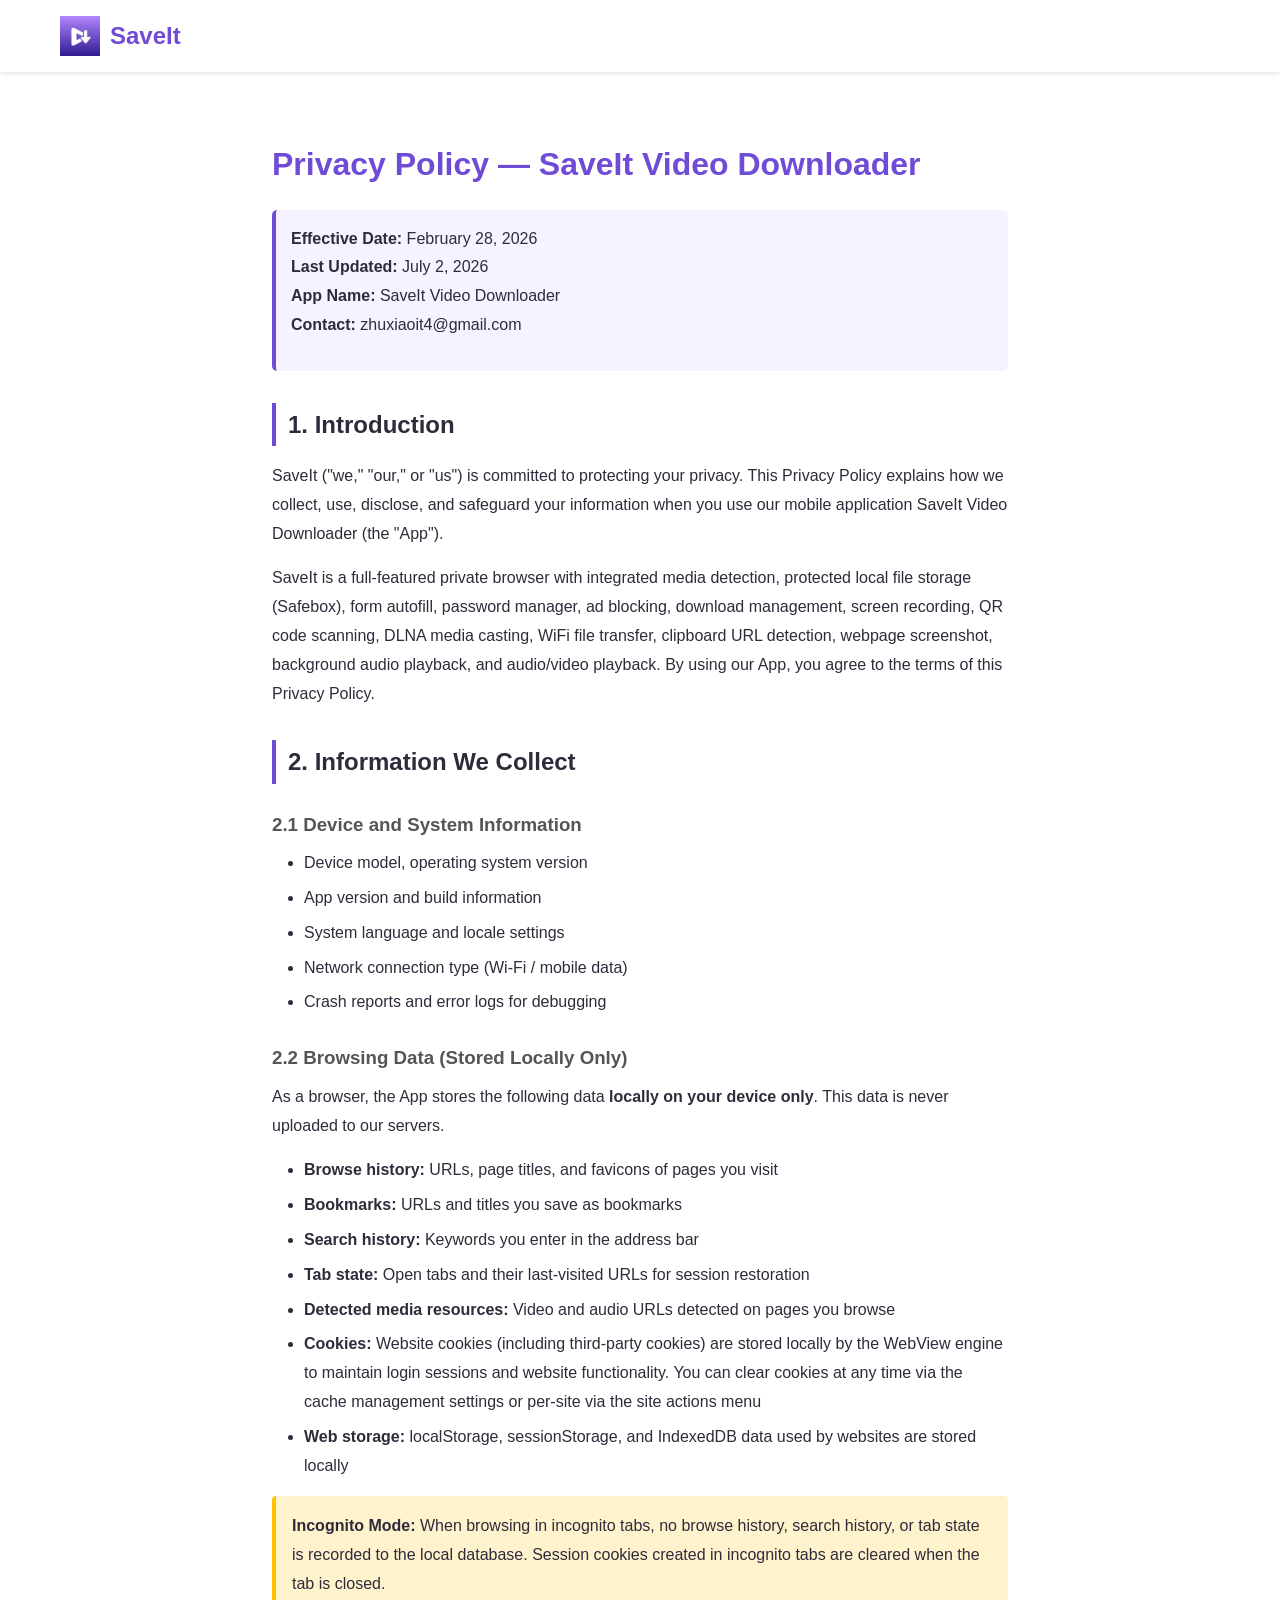
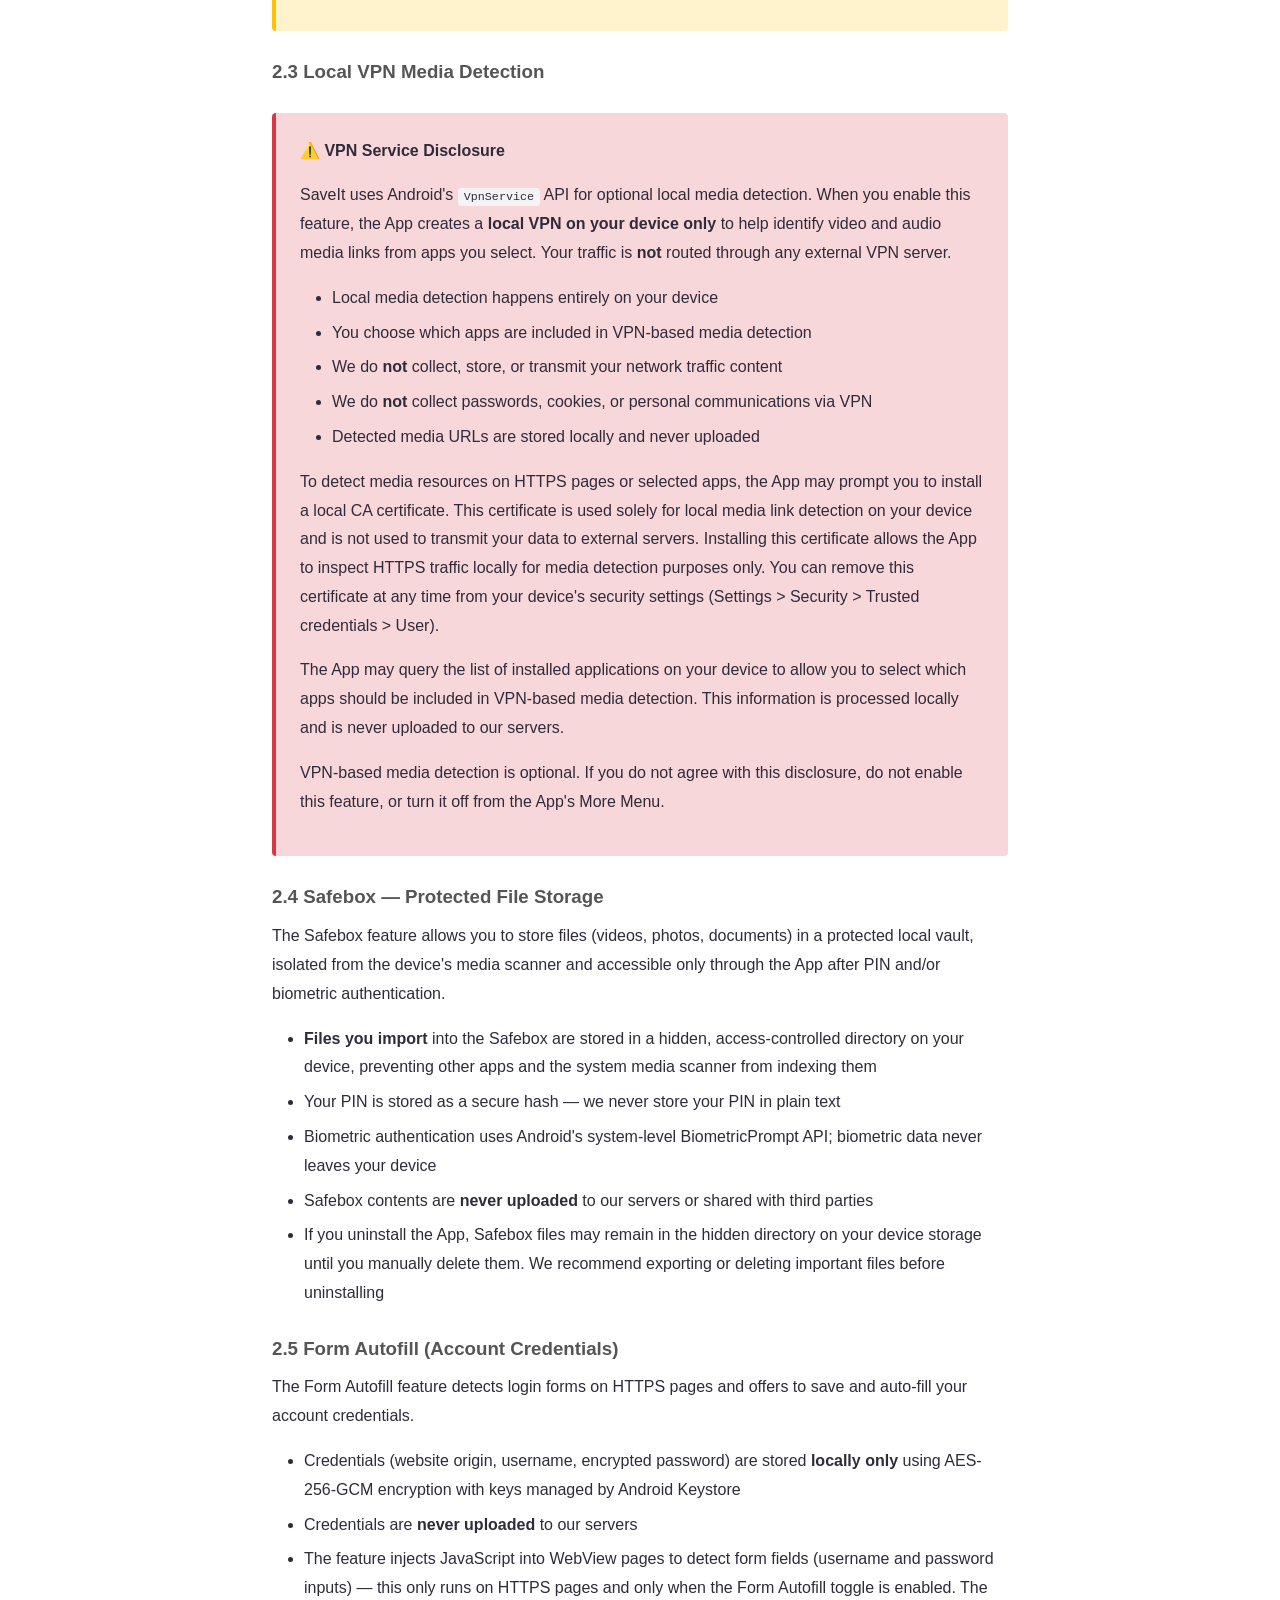
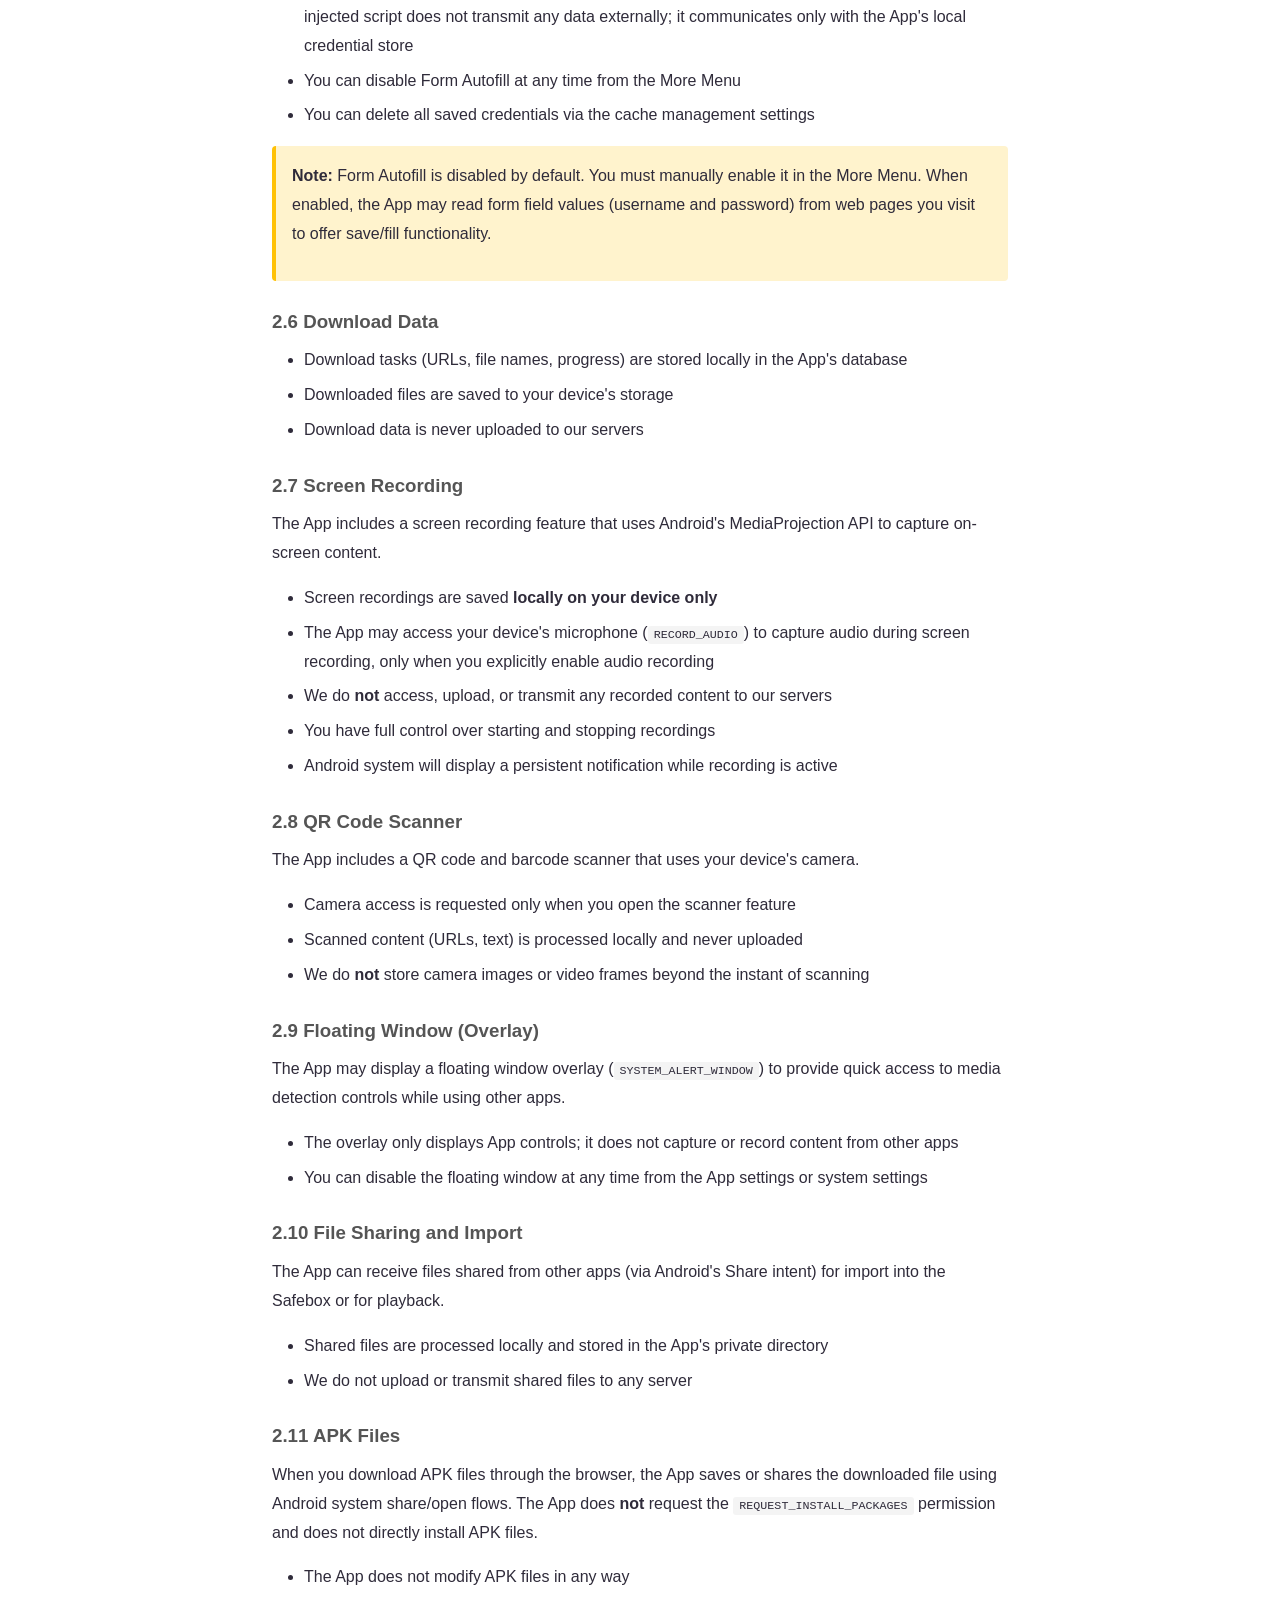
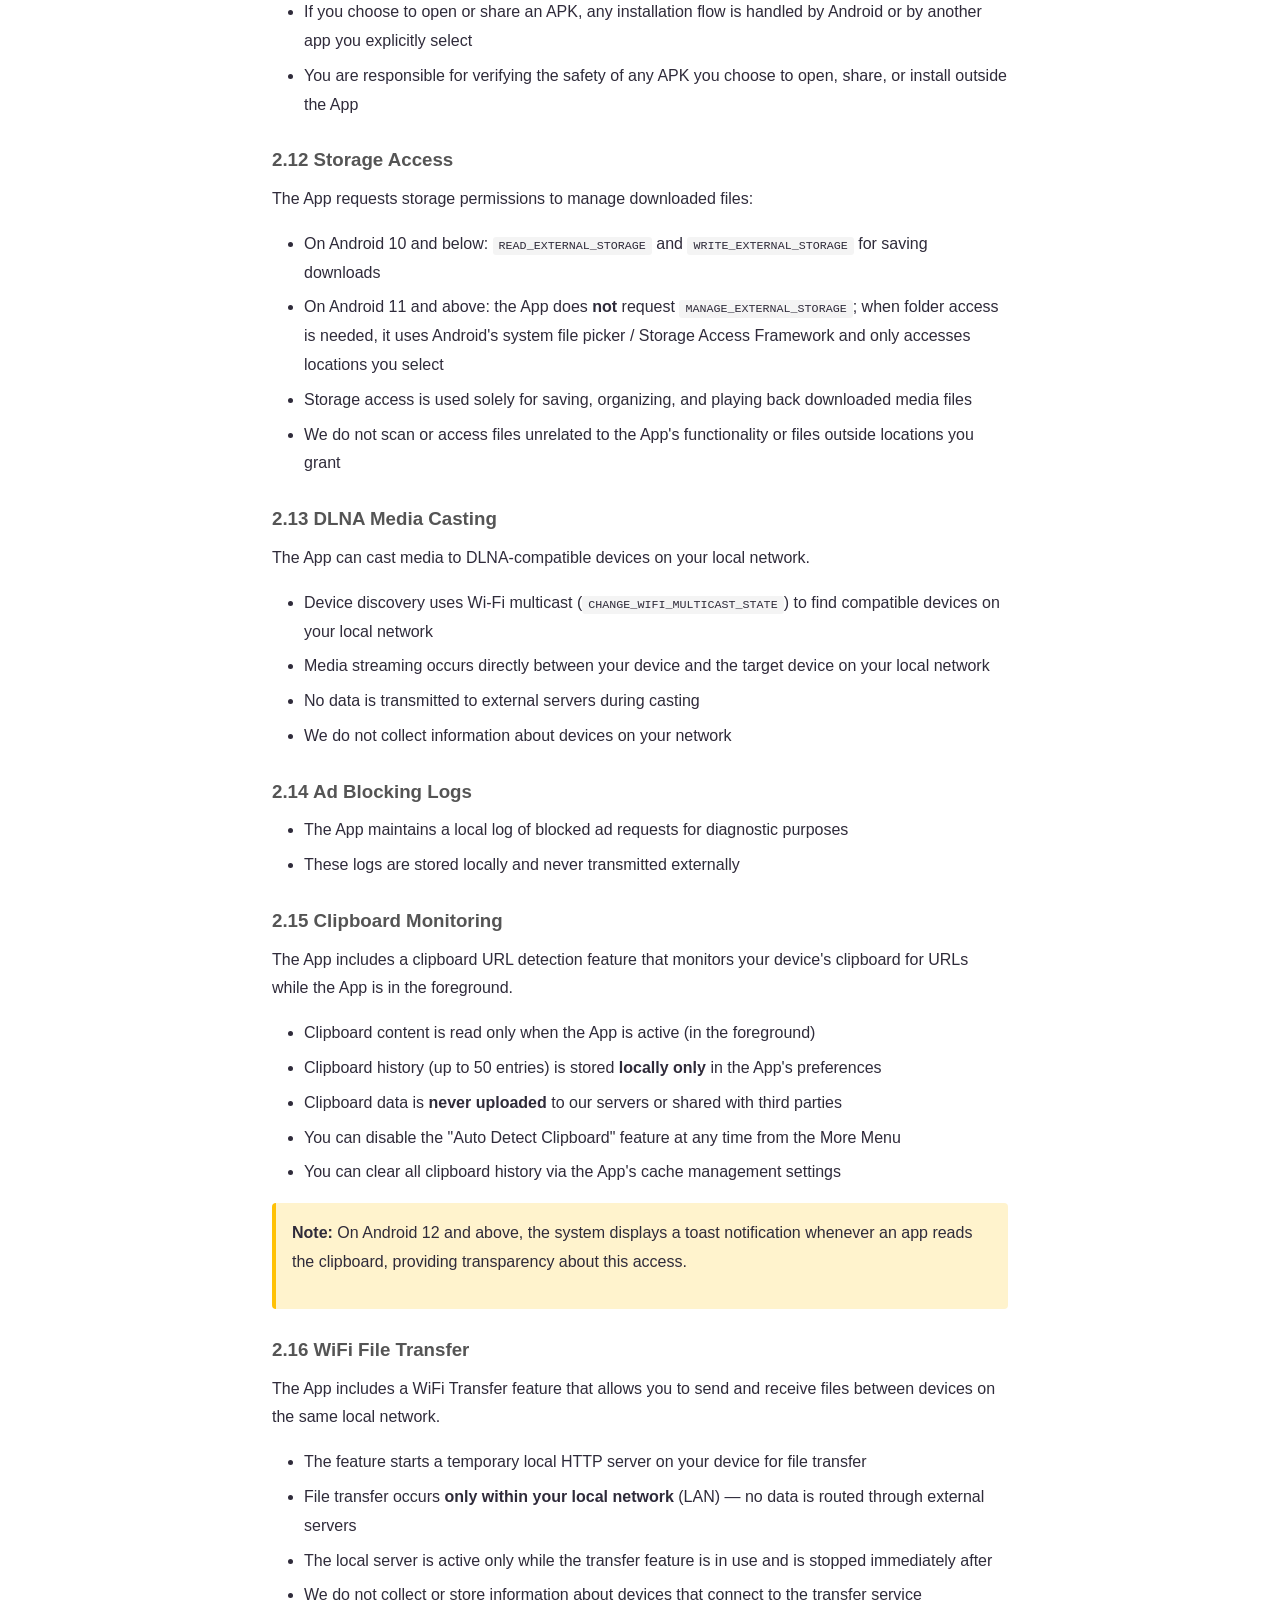
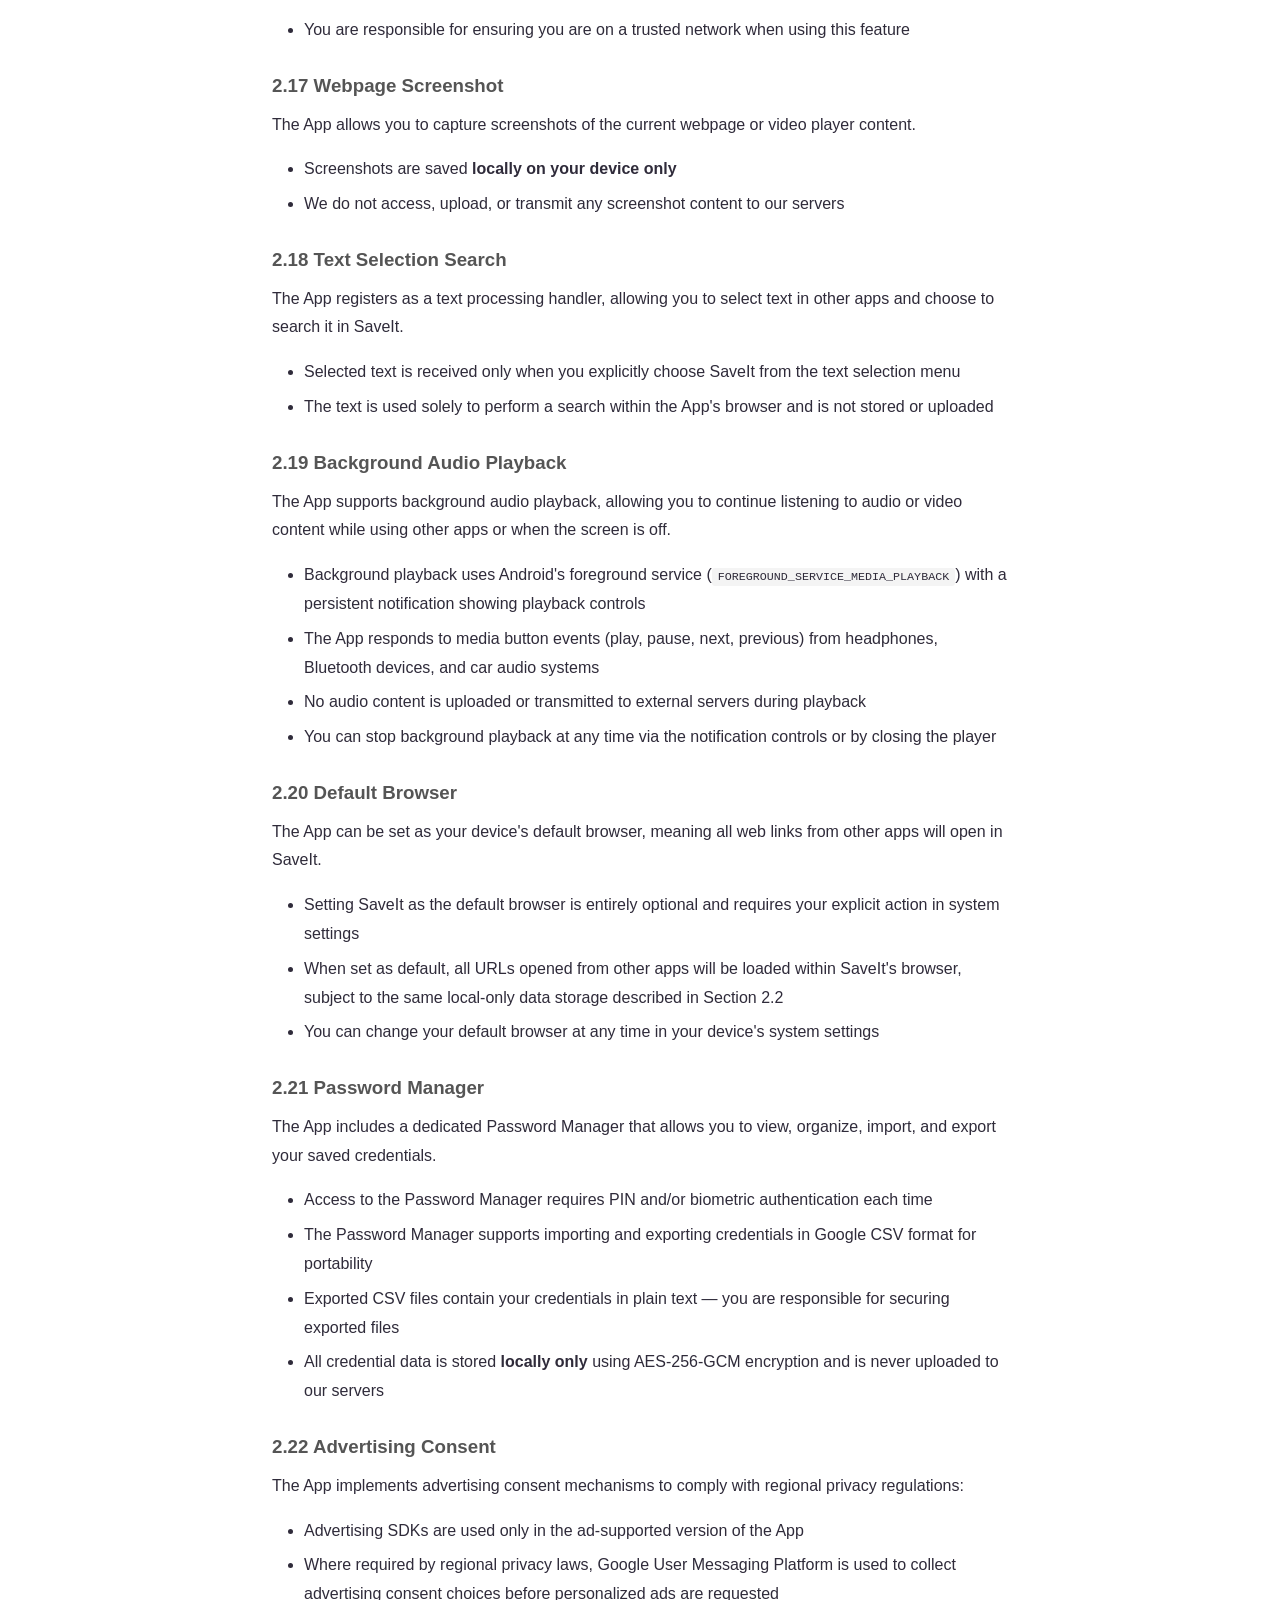
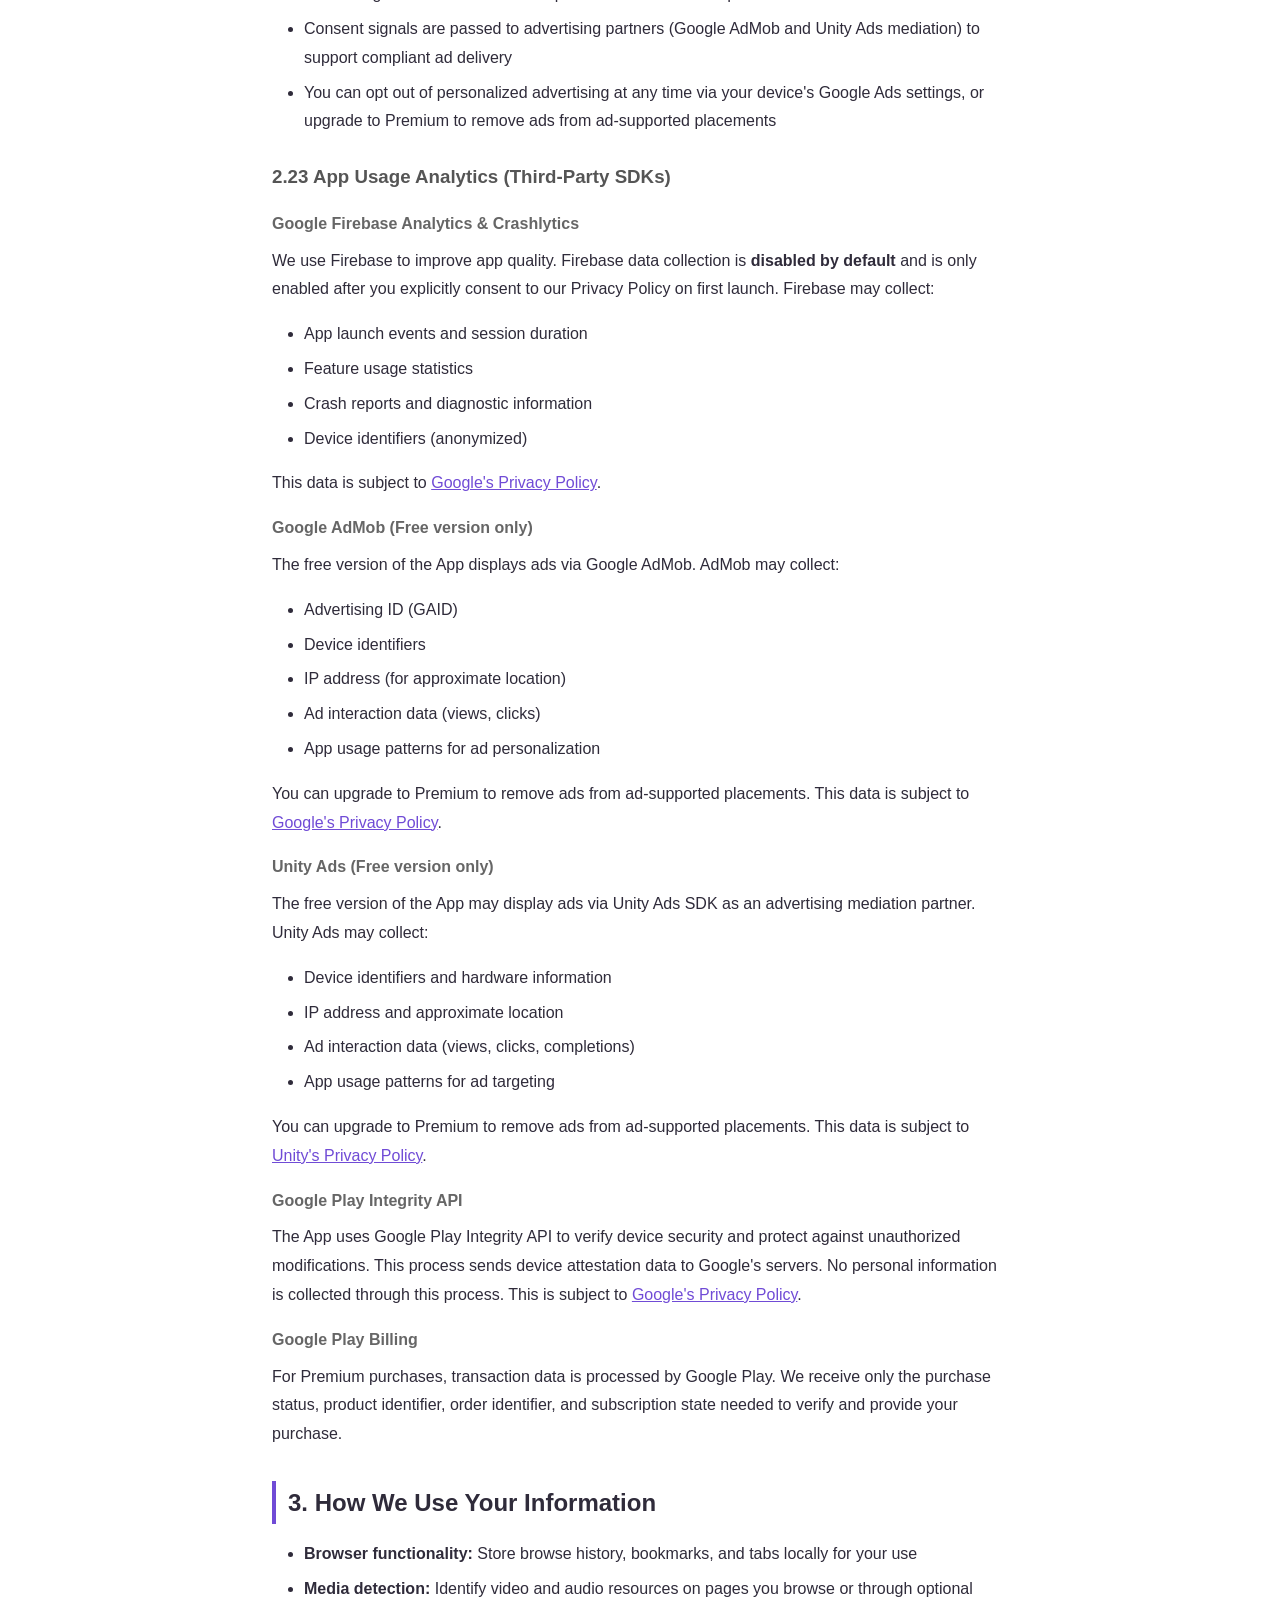
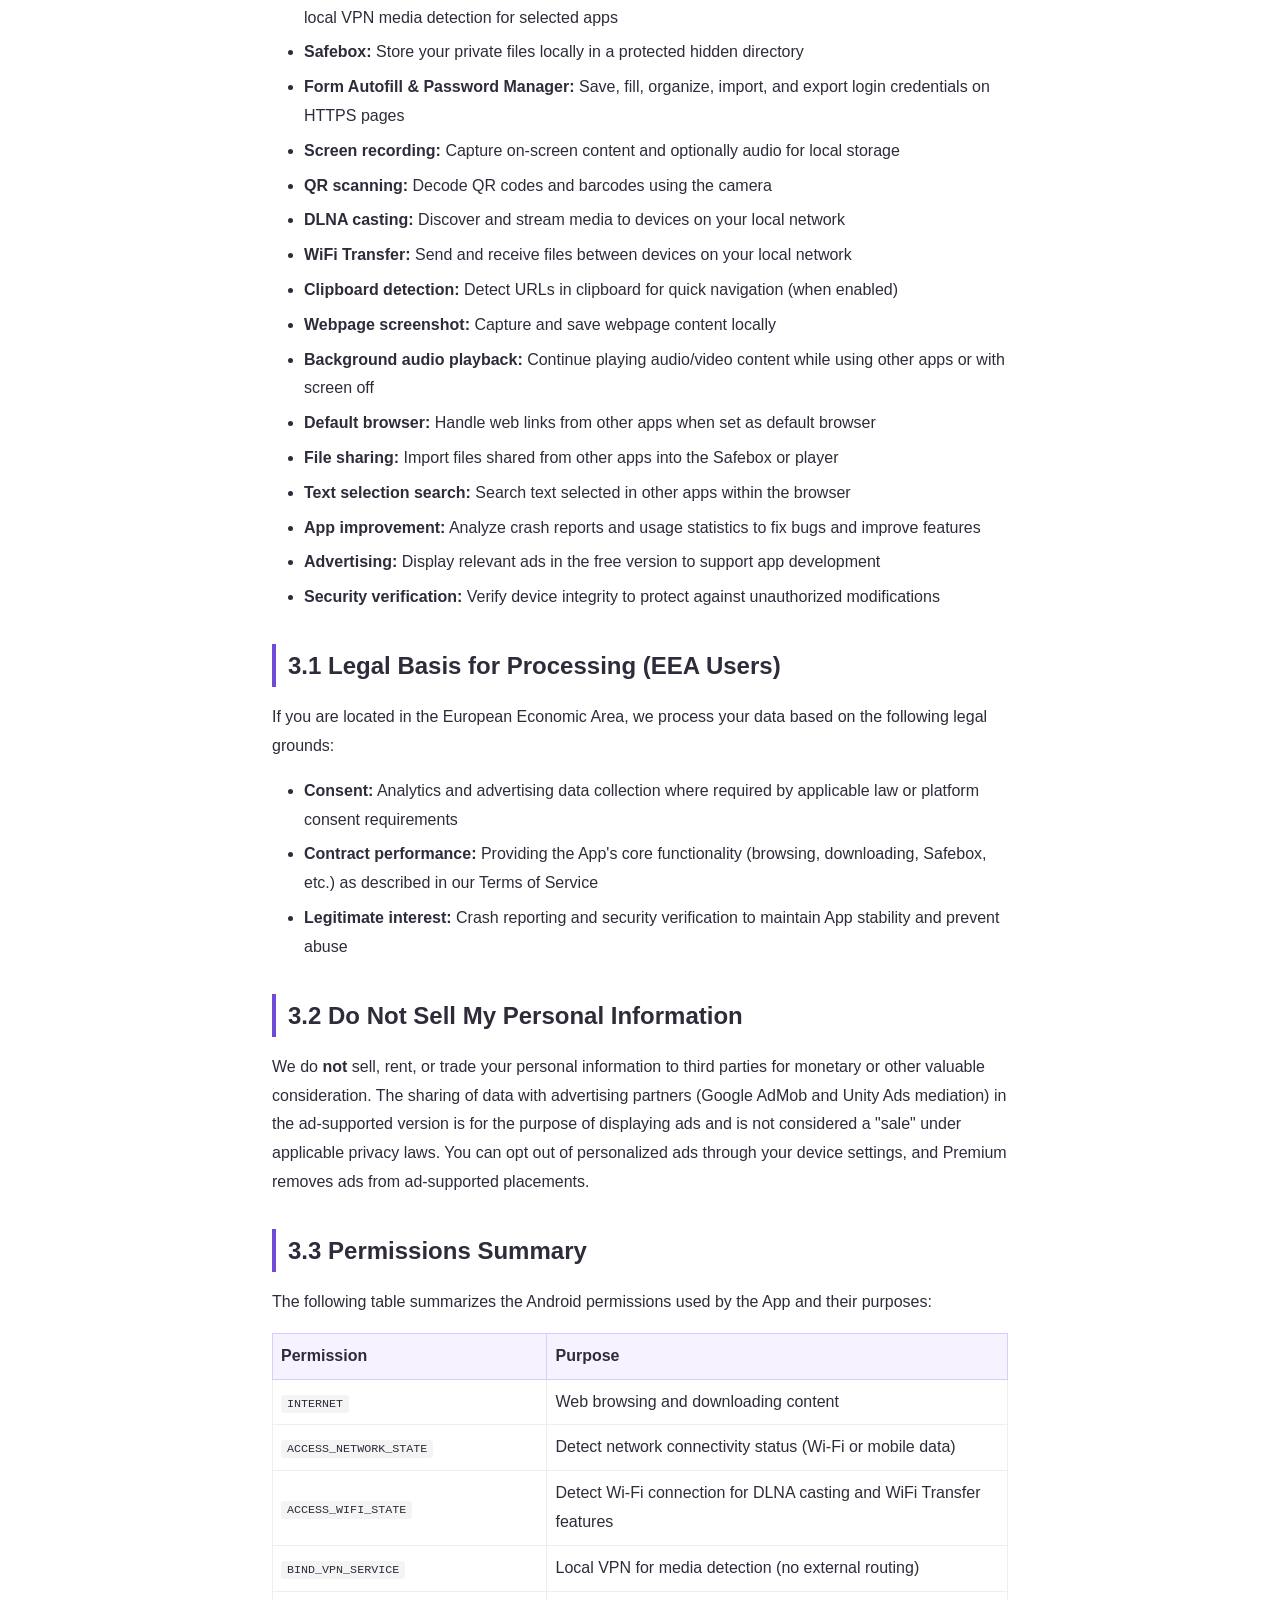
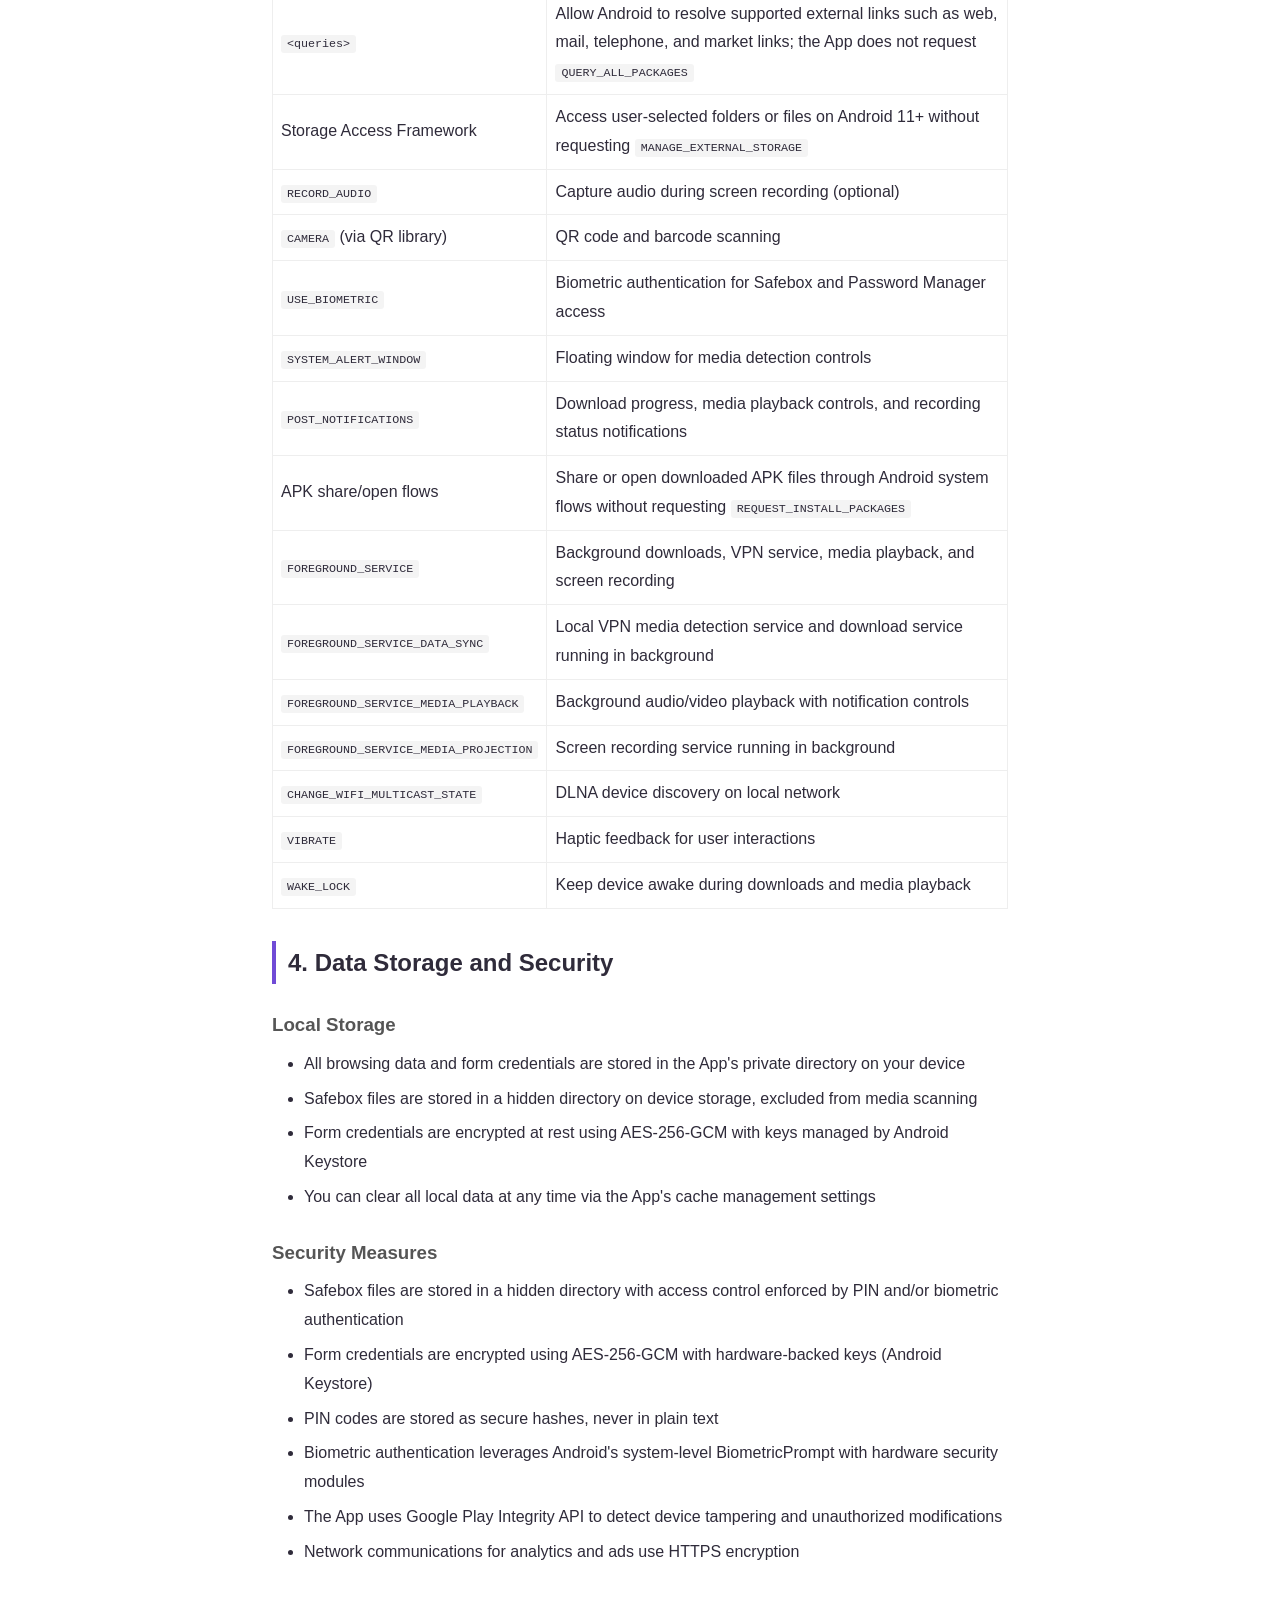
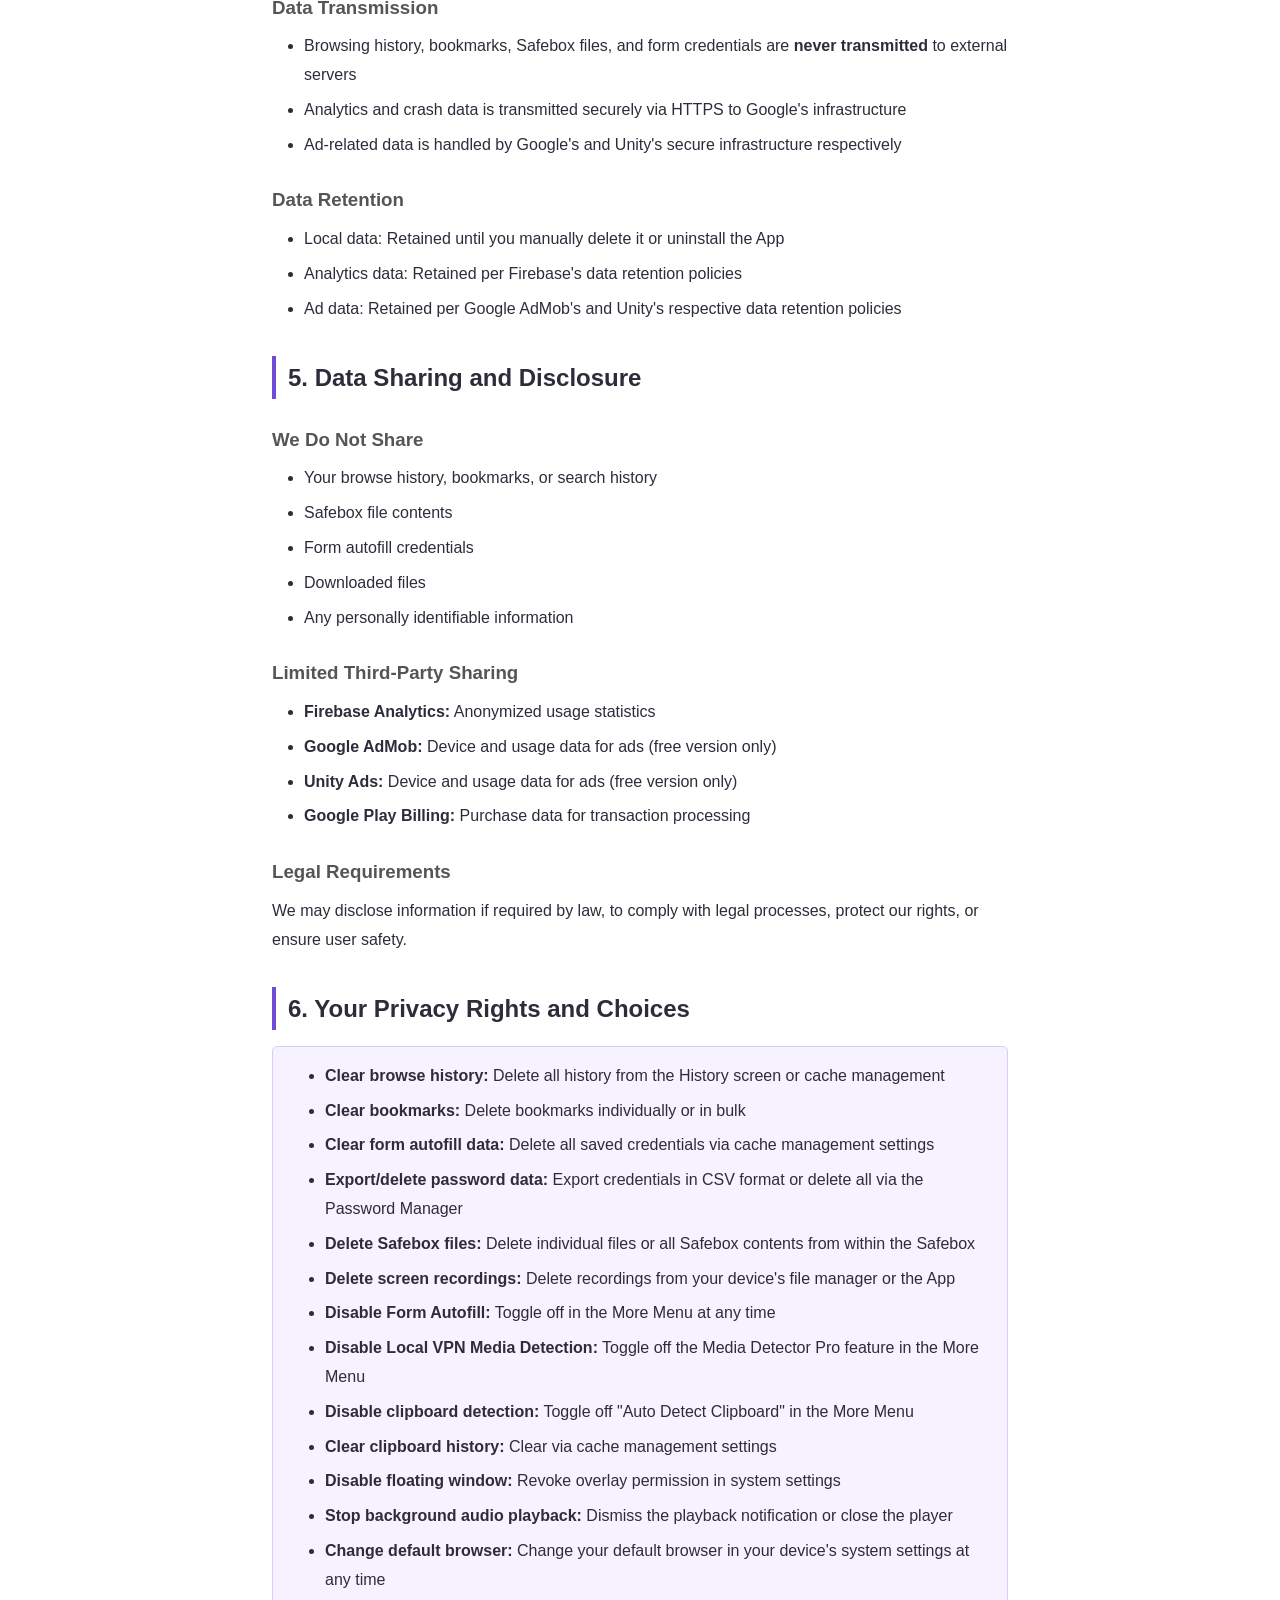
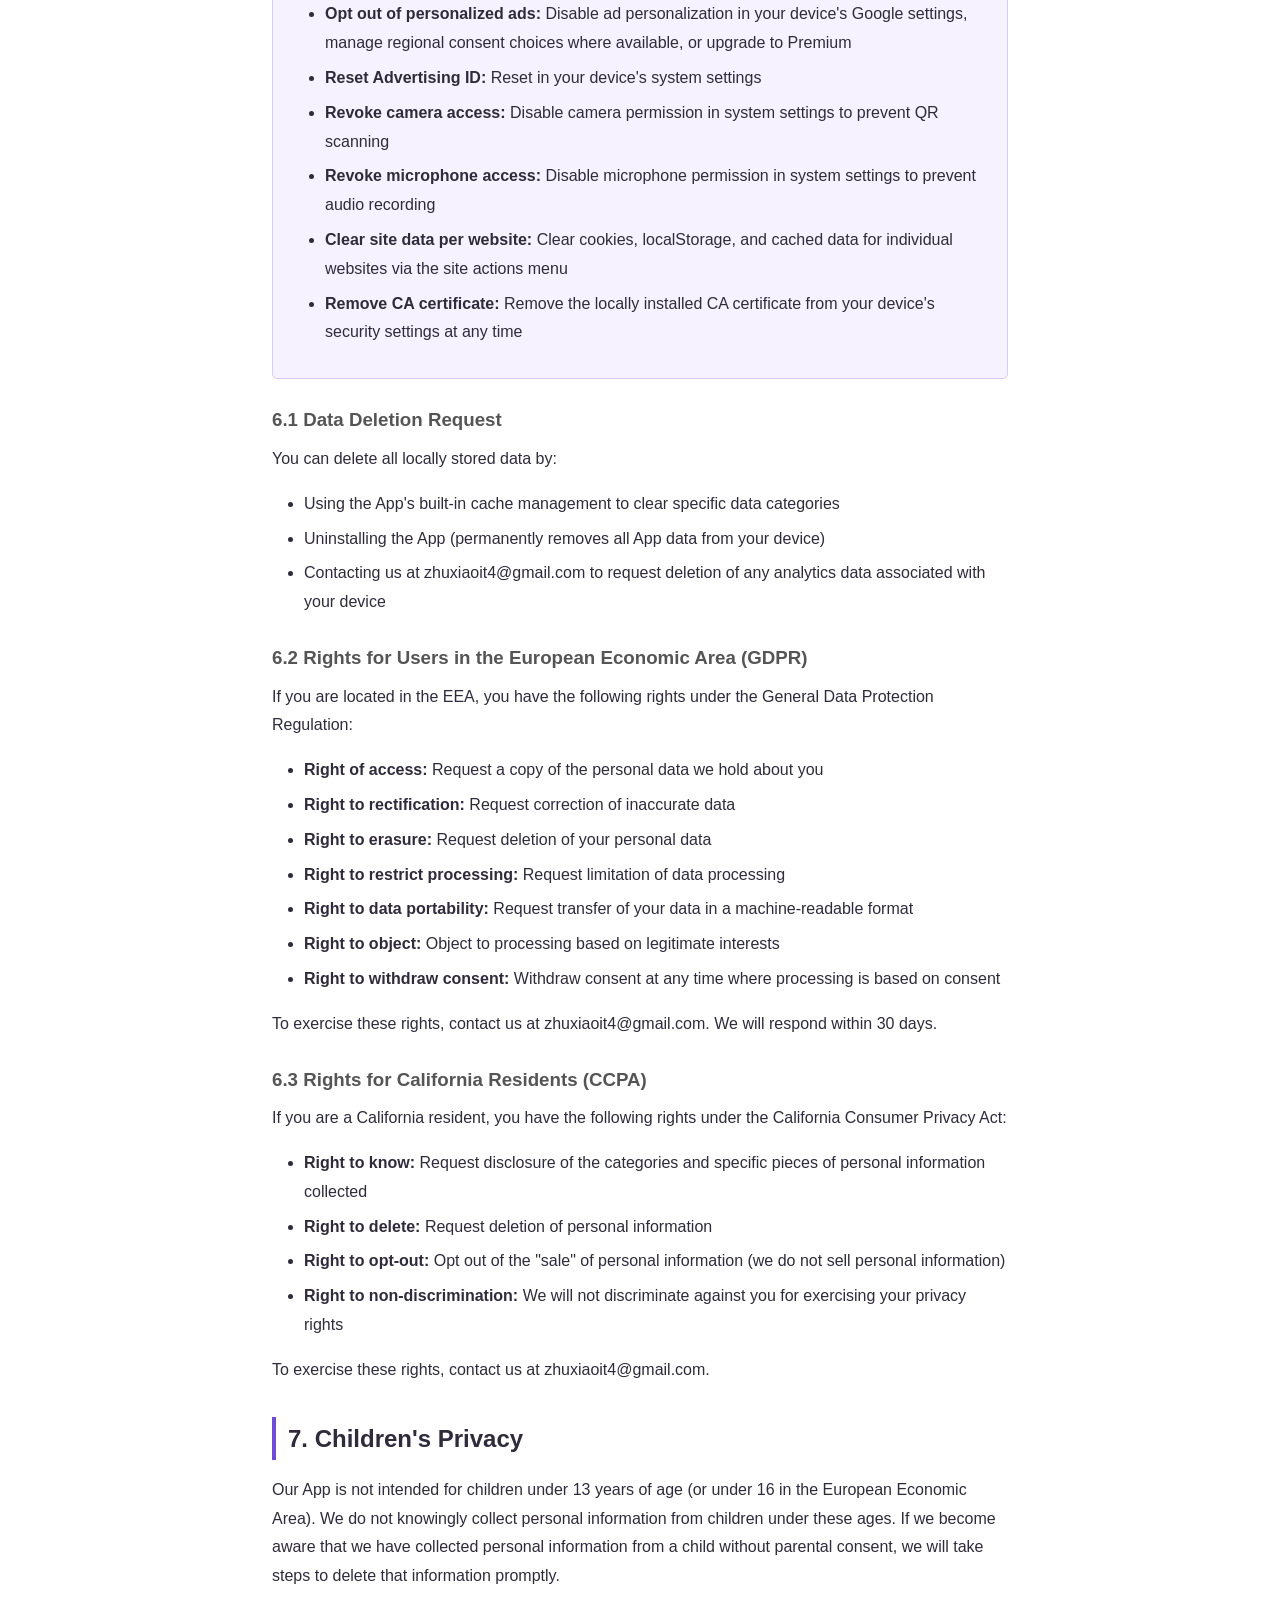
==== commit 1e2c5384: "Align policy pages with brand colors" ====
--- a/privacy-policy.html
+++ b/privacy-policy.html
@@ -4,6 +4,8 @@
     <meta charset="UTF-8">
     <meta name="viewport" content="width=device-width, initial-scale=1.0">
     <title>Privacy Policy - SaveIt Video Downloader</title>
+    <link rel="icon" type="image/png" href="images/app-icon.png">
+    <link rel="apple-touch-icon" href="images/app-icon.png">
     <link rel="stylesheet" href="css/style.css">
     <style>
         .policy-content {
@@ -14,14 +16,14 @@
             line-height: 1.8;
         }
         .policy-content h1 {
-            color: #2196F3;
+            color: var(--brand);
             margin-bottom: 1rem;
         }
         .policy-content h2 {
-            color: #333;
+            color: var(--text);
             margin-top: 2rem;
             margin-bottom: 1rem;
-            border-left: 4px solid #2196F3;
+            border-left: 4px solid var(--brand);
             padding-left: 12px;
         }
         .policy-content h3 {
@@ -49,11 +51,11 @@
             font-style: italic;
         }
         .meta-info {
-            background-color: #f8f9fa;
+            background-color: var(--brand-soft);
             padding: 15px;
             border-radius: 5px;
             margin-bottom: 25px;
-            border-left: 4px solid #28a745;
+            border-left: 4px solid var(--brand);
         }
         .important-notice {
             background: #fff3cd;
@@ -70,15 +72,15 @@
             border-radius: 4px;
         }
         .section-box {
-            background-color: #f0f7ff;
-            border: 1px solid #cce0ff;
+            background-color: var(--brand-soft);
+            border: 1px solid #d8ccff;
             border-radius: 5px;
             padding: 15px 20px;
             margin: 15px 0;
         }
         .contact-info {
-            background-color: #e7f3ff;
-            border: 1px solid #b3d9ff;
+            background-color: var(--brand-soft);
+            border: 1px solid #d8ccff;
             border-radius: 5px;
             padding: 20px;
             margin: 25px 0;
@@ -89,7 +91,7 @@
             border-radius: 3px;
             font-size: 0.9em;
         }
-        a { color: #2196F3; }
+        a { color: var(--brand); }
         @media (max-width: 600px) {
             .policy-content { padding: 1rem; }
             .policy-content h1 { font-size: 1.5rem; }
@@ -102,6 +104,7 @@
             <div class="container">
                 <div class="logo">
                     <a href="index.html" style="text-decoration: none; color: inherit;">
+                        <img src="images/app-icon.png" alt="SaveIt Logo">
                         <span>SaveIt</span>
                     </a>
                 </div>
@@ -405,9 +408,9 @@
         <h2>3.3 Permissions Summary</h2>
         <p>The following table summarizes the Android permissions used by the App and their purposes:</p>
         <table style="width:100%; border-collapse:collapse; margin:1rem 0;">
-            <tr style="background:#f0f7ff;">
-                <th style="border:1px solid #cce0ff; padding:8px; text-align:left;">Permission</th>
-                <th style="border:1px solid #cce0ff; padding:8px; text-align:left;">Purpose</th>
+            <tr style="background:var(--brand-soft);">
+                <th style="border:1px solid #d8ccff; padding:8px; text-align:left;">Permission</th>
+                <th style="border:1px solid #d8ccff; padding:8px; text-align:left;">Purpose</th>
             </tr>
             <tr>
                 <td style="border:1px solid #eee; padding:8px;"><code>INTERNET</code></td>
--- a/css/style.css
+++ b/css/style.css
@@ -54,6 +54,14 @@
     color: var(--brand);
 }
 
+.logo a {
+    display: flex;
+    align-items: center;
+    gap: 10px;
+    color: inherit;
+    text-decoration: none;
+}
+
 .logo img {
     width: 40px;
     height: 40px;
